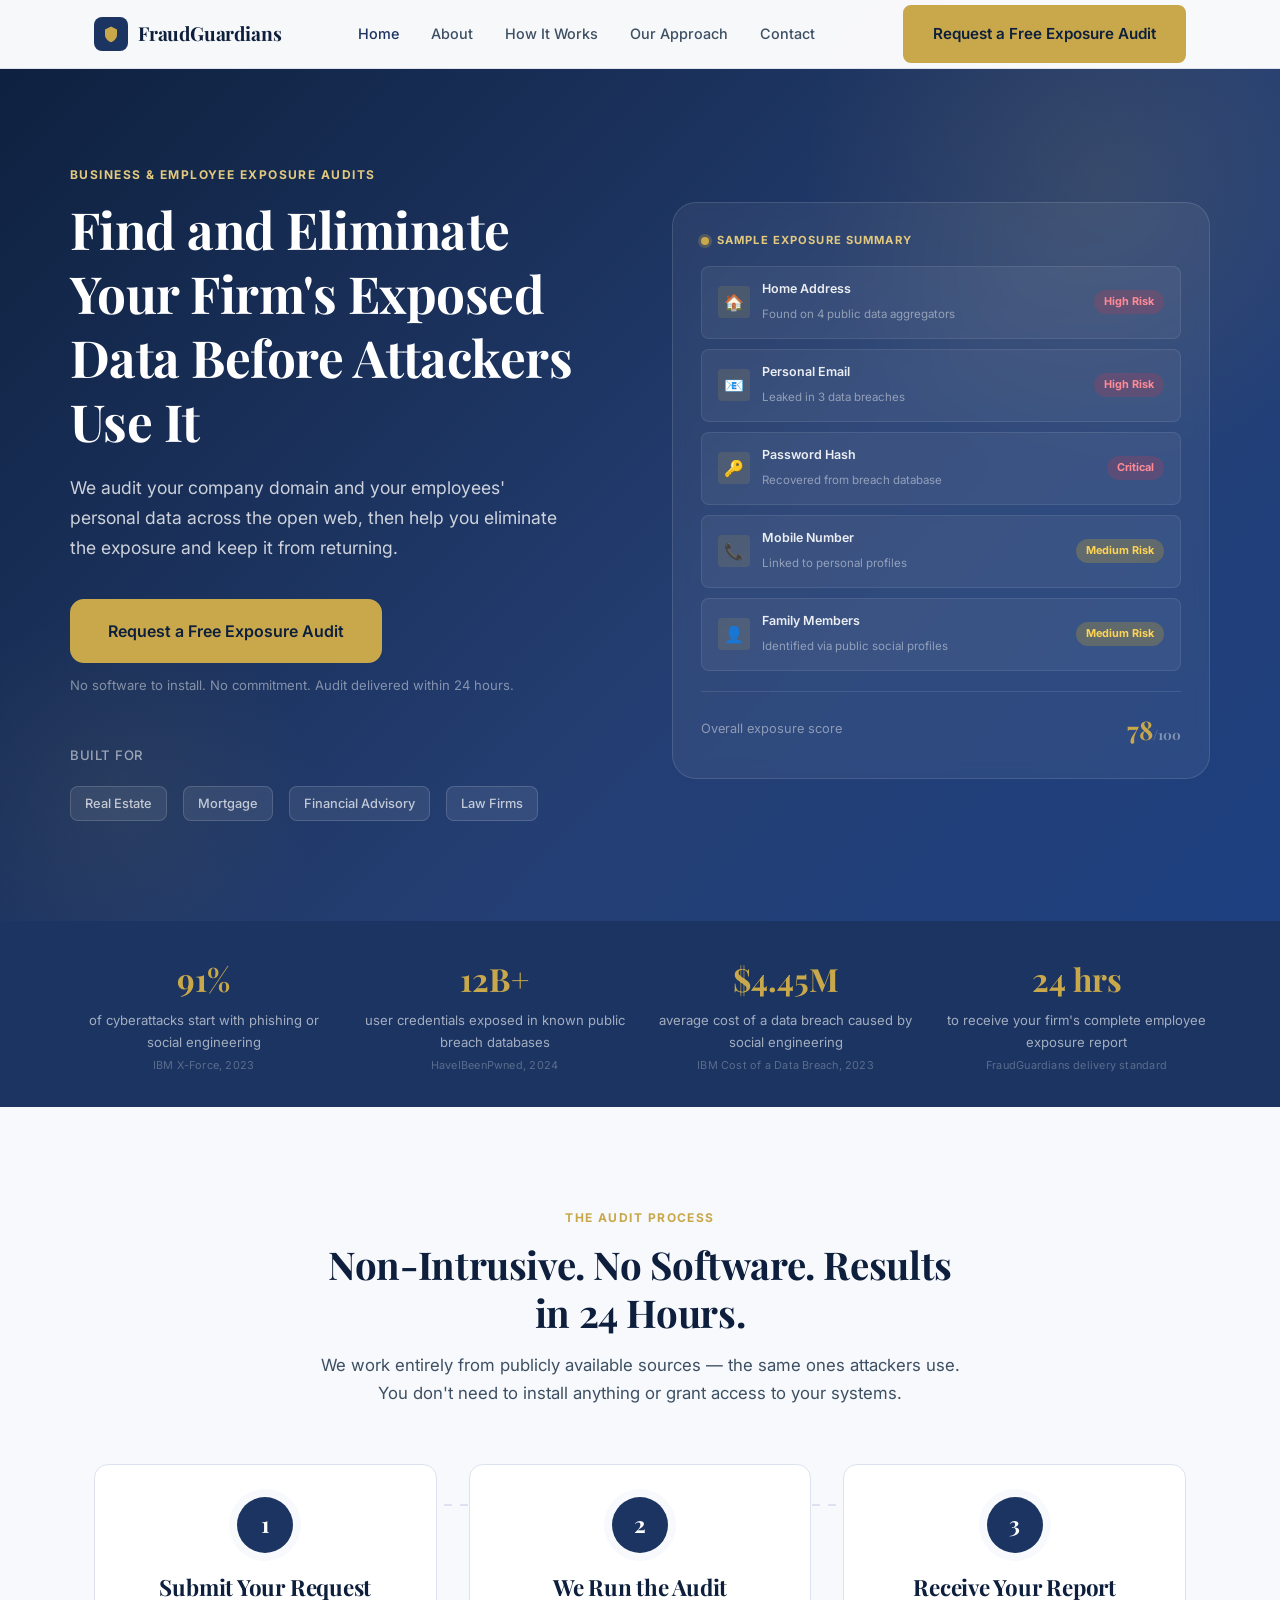
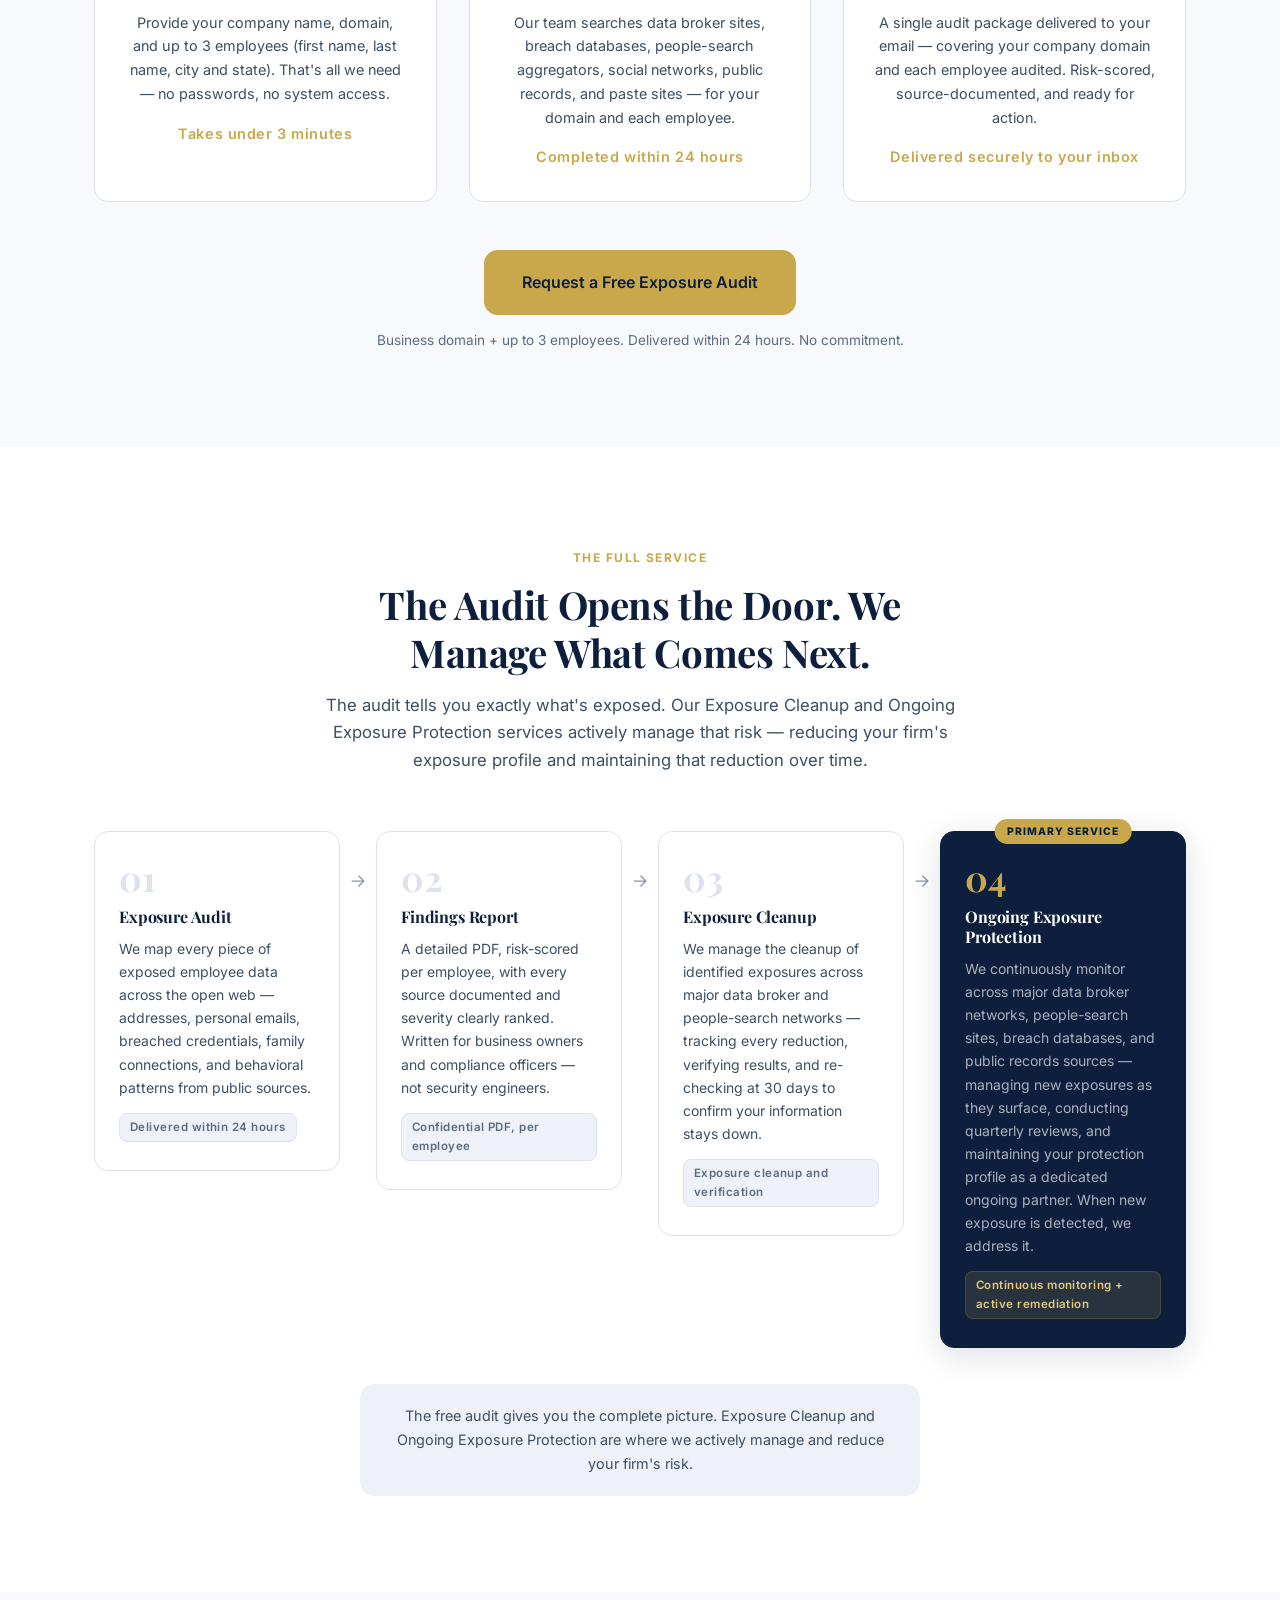
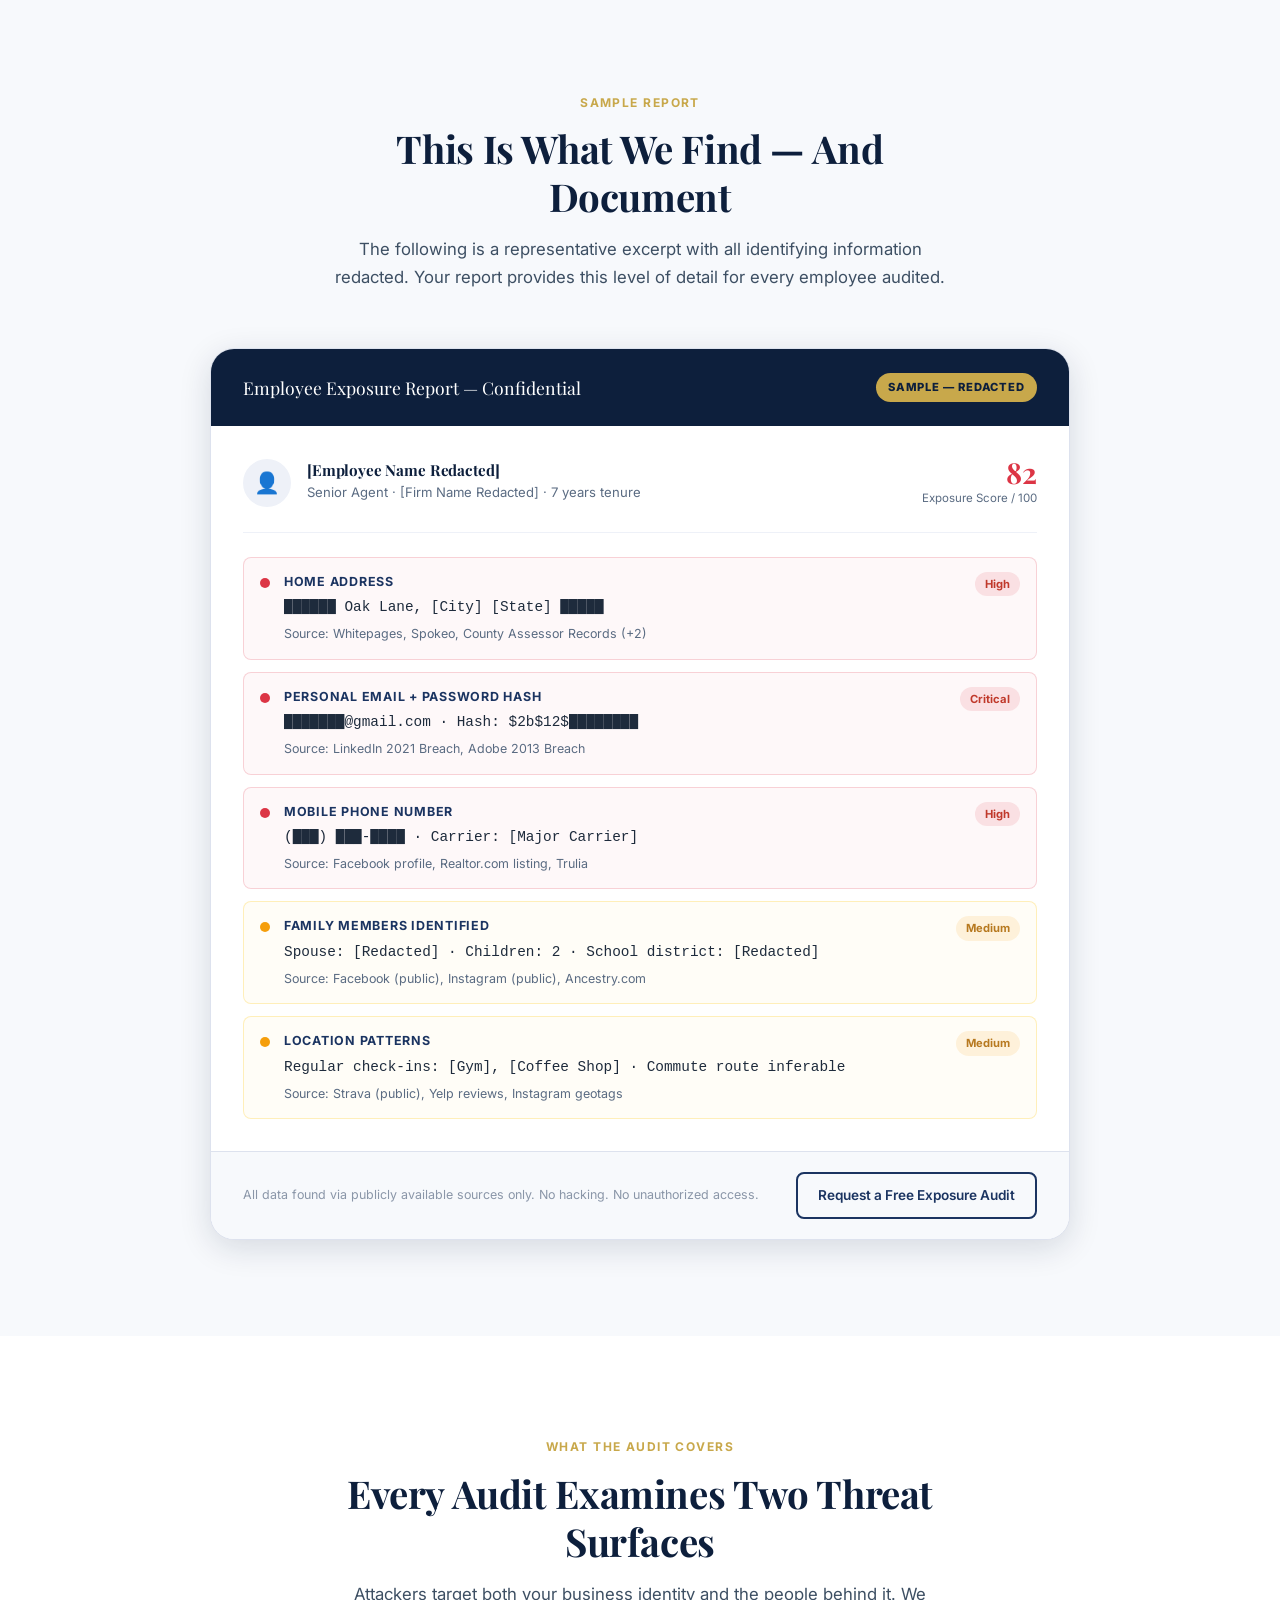
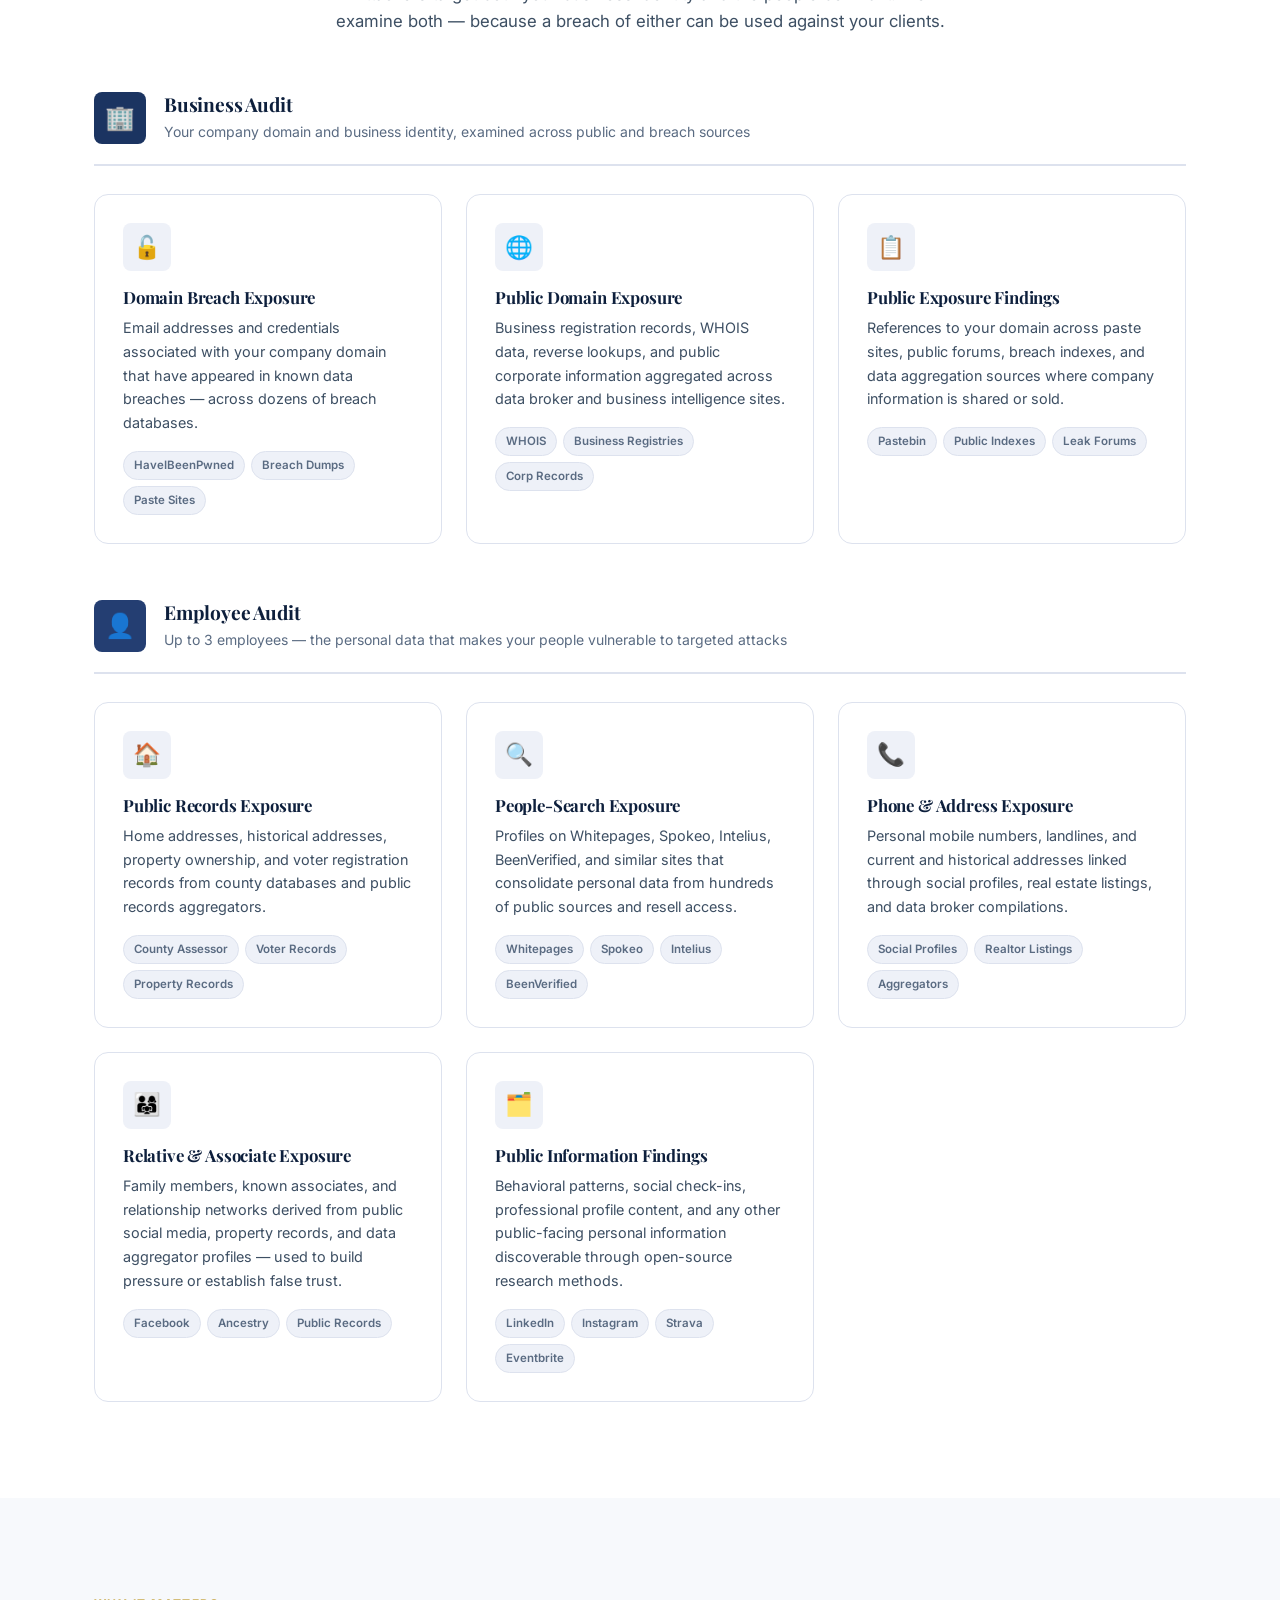
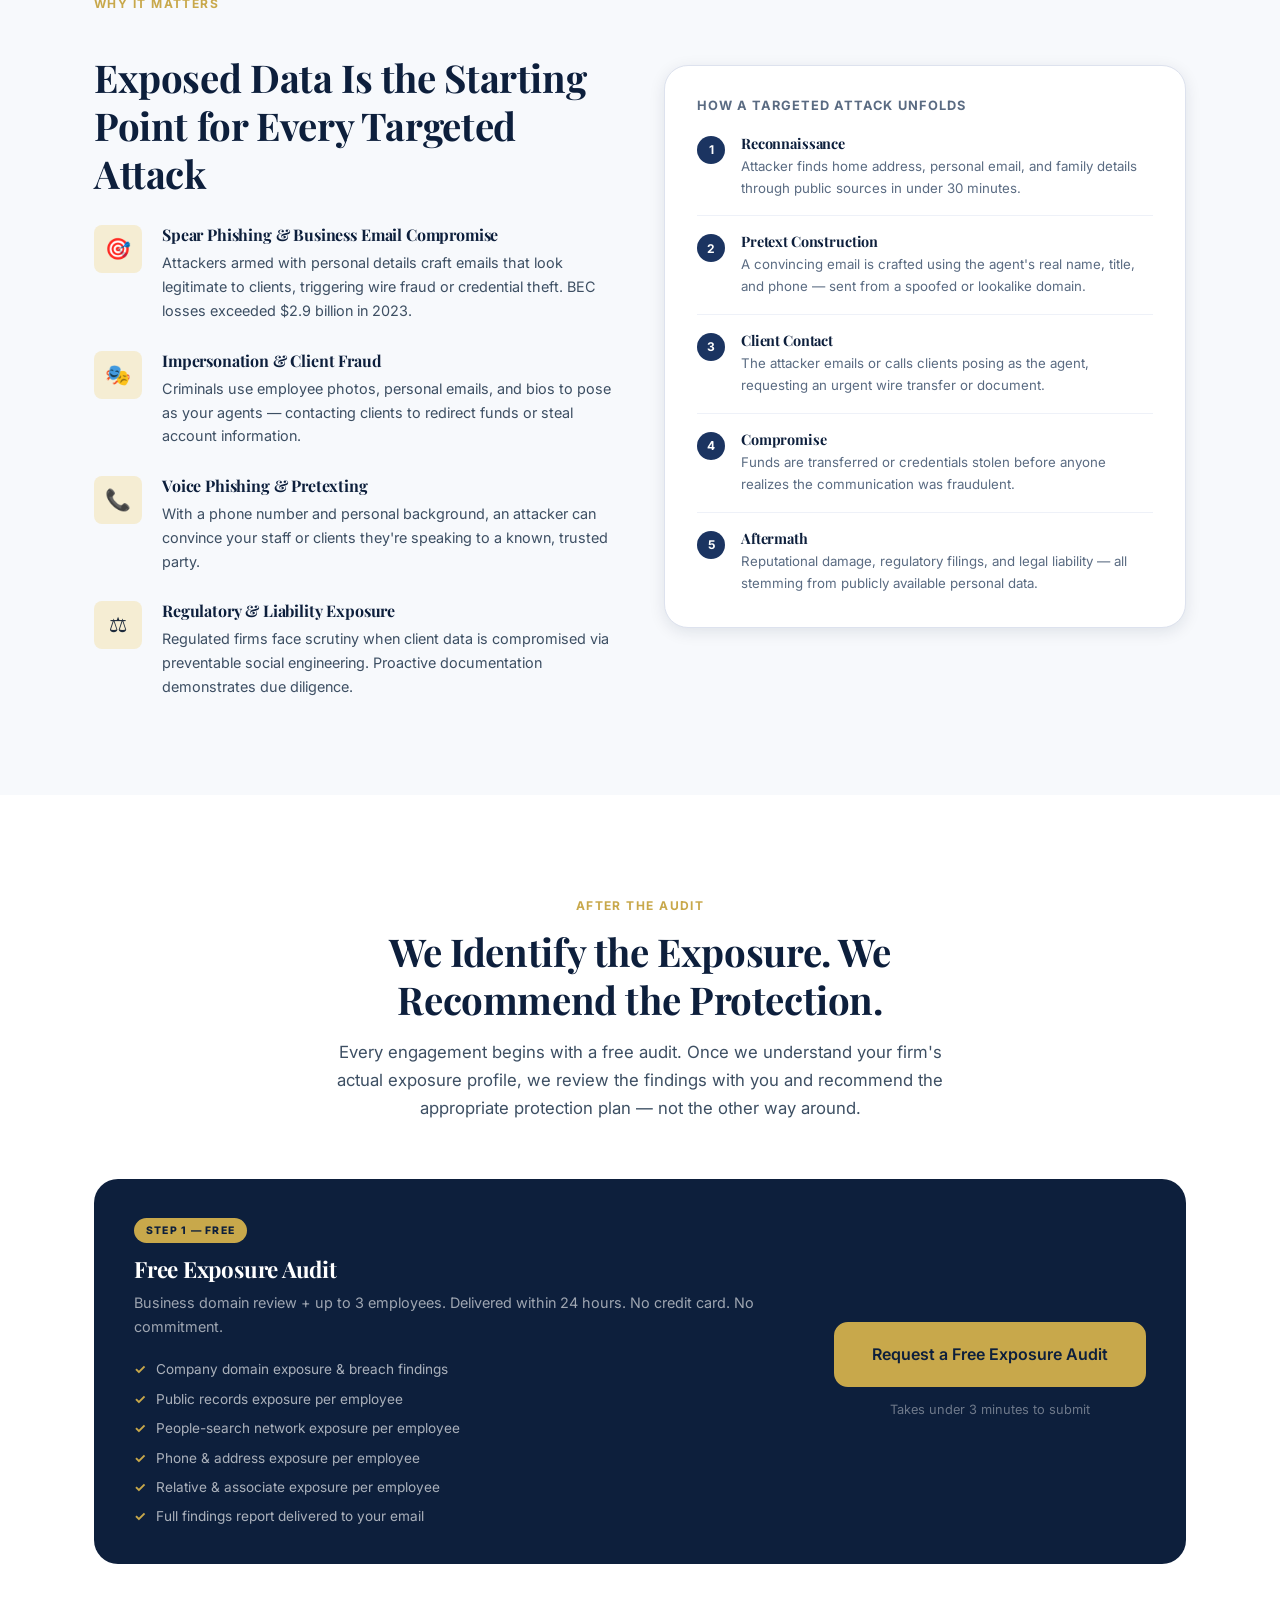
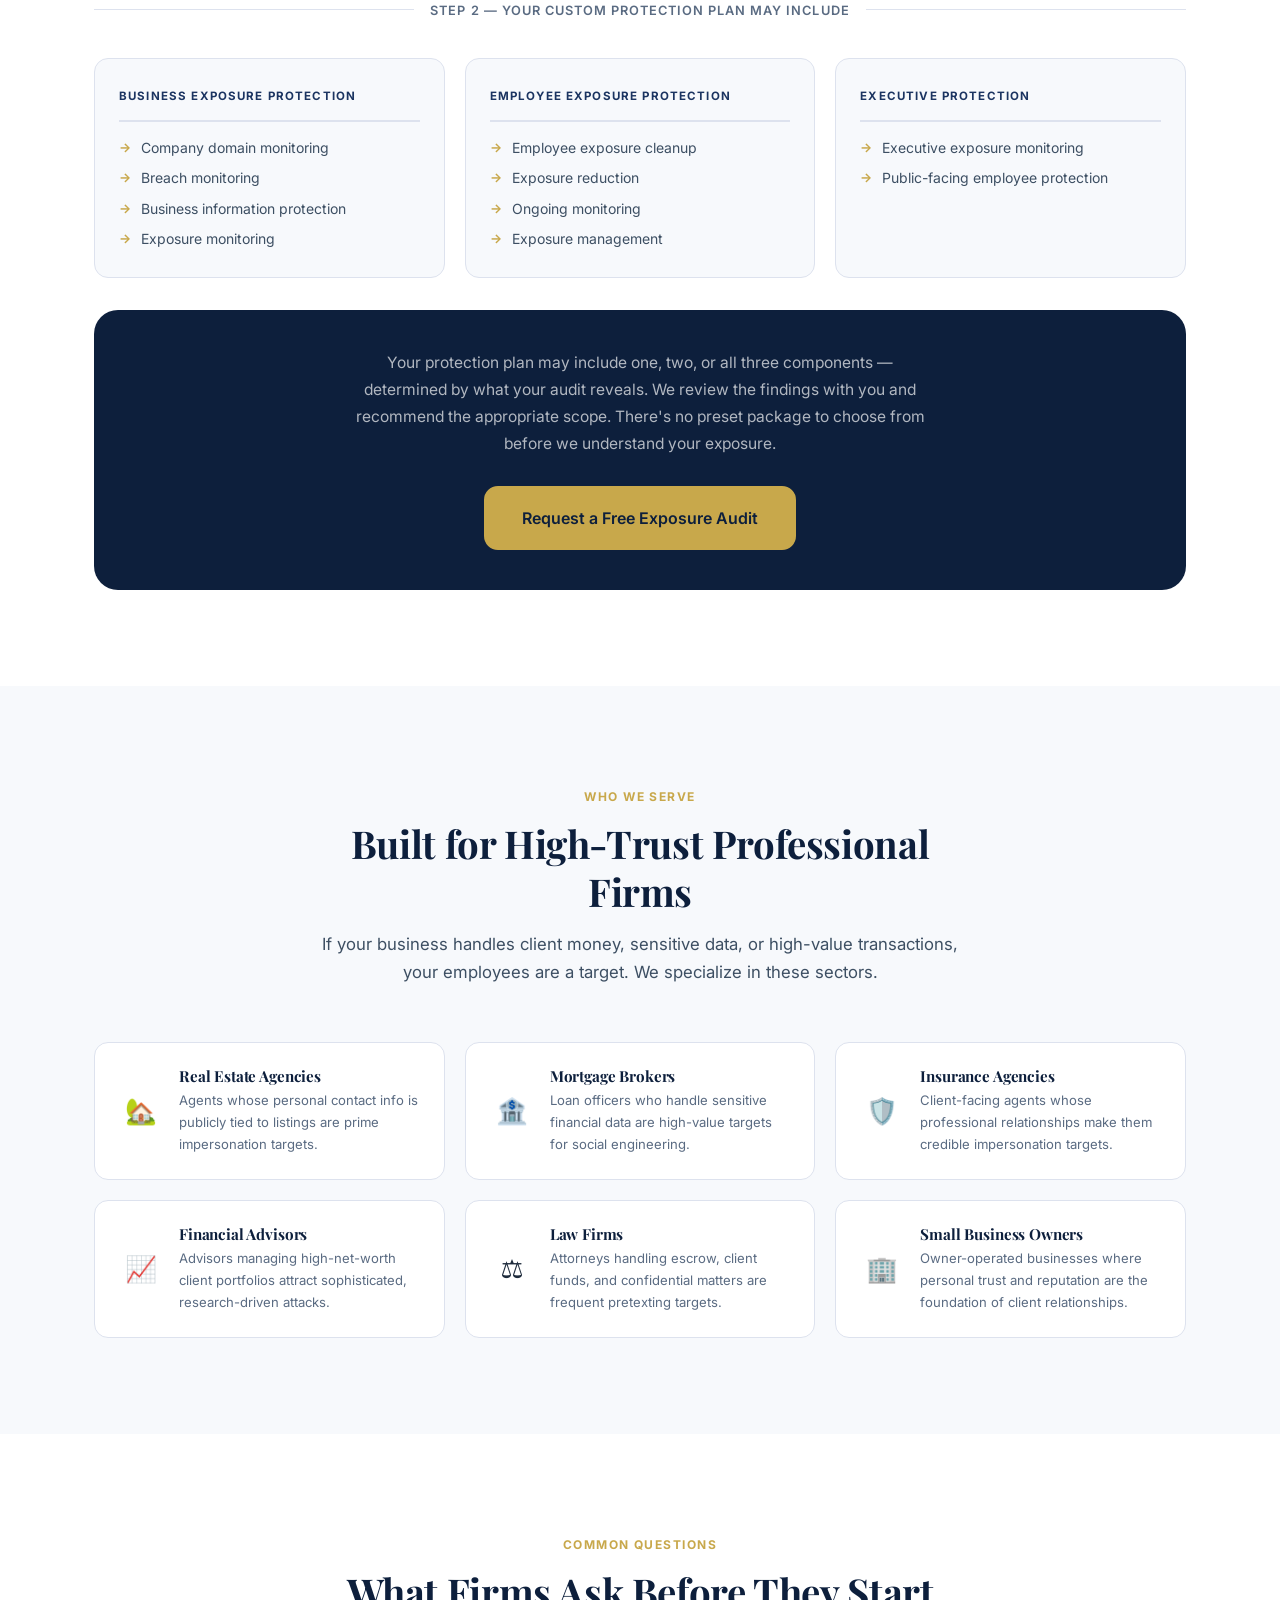
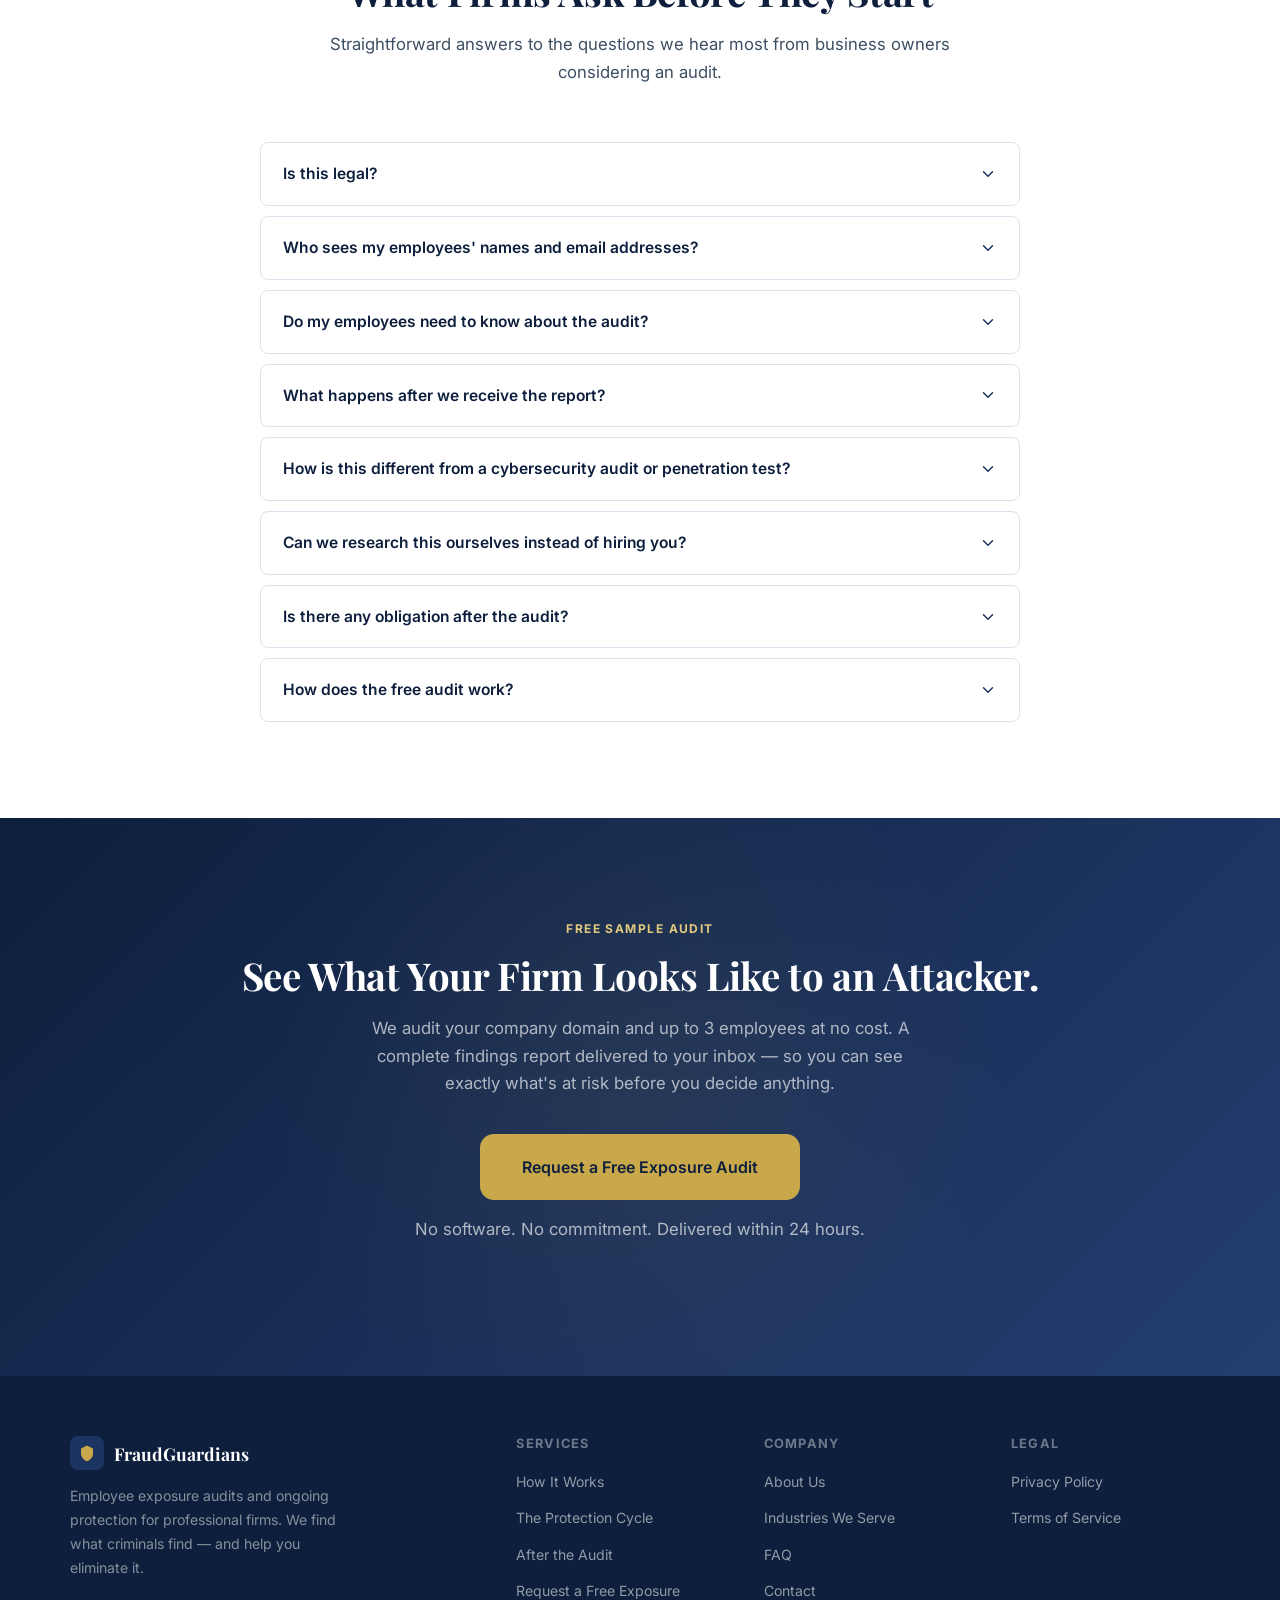
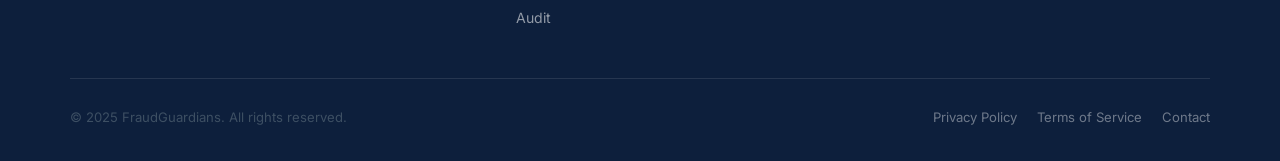
==== index.html @ 41236773 "Initial commit: FraudGuardians website Complete B2B landing site for employee exposure audits and pr" ====
<!DOCTYPE html>
<html lang="en">
<head>
  <meta charset="UTF-8" />
  <meta name="viewport" content="width=device-width, initial-scale=1.0" />
  <title>FraudGuardians — Employee Exposure Audits &amp; Ongoing Protection for Professional Firms</title>
  <meta name="description" content="FraudGuardians finds and documents employee personal data exposed online, then helps your firm eliminate it and monitor for new exposures — before attackers use it." />
  <link rel="preconnect" href="https://fonts.googleapis.com" />
  <link rel="preconnect" href="https://fonts.gstatic.com" crossorigin />
  <link href="https://fonts.googleapis.com/css2?family=Inter:wght@400;500;600;700&family=Playfair+Display:wght@600;700&display=swap" rel="stylesheet" />
  <link rel="stylesheet" href="css/styles.css" />
  <link rel="icon" href="data:image/svg+xml,<svg xmlns='http://www.w3.org/2000/svg' viewBox='0 0 32 32'><rect width='32' height='32' rx='7' fill='%231B3461'/><path d='M16 6 L23 10 L23 18 C23 22 16 26 16 26 C16 26 9 22 9 18 L9 10 Z' fill='%23C8A84B'/></svg>" />
</head>
<body>

<!-- ── Navigation ── -->
<nav class="nav" role="navigation" aria-label="Main navigation">
  <div class="nav__inner">
    <a href="index.html" class="nav__logo">
      <div class="nav__logo-mark">
        <svg viewBox="0 0 24 24" xmlns="http://www.w3.org/2000/svg">
          <path d="M12 2L20 6V13C20 17.4 16.5 21.5 12 23C7.5 21.5 4 17.4 4 13V6L12 2Z"/>
        </svg>
      </div>
      FraudGuardians
    </a>

    <div class="nav__links">
      <a href="index.html">Home</a>
      <a href="about.html">About</a>
      <a href="#how-it-works">How It Works</a>
      <a href="#pricing">Our Approach</a>
      <a href="contact.html">Contact</a>
    </div>

    <div class="nav__cta">
      <a href="contact.html" class="btn btn-primary">Request a Free Exposure Audit</a>
    </div>

    <button class="nav__toggle" aria-label="Open menu" aria-expanded="false">
      <span></span><span></span><span></span>
    </button>
  </div>
</nav>

<!-- ── Hero ── -->
<section class="hero" aria-labelledby="hero-heading">
  <div class="hero__inner">
    <div class="hero__content">
      <span class="eyebrow">Business &amp; Employee Exposure Audits</span>
      <h1 id="hero-heading">Find and Eliminate Your Firm's Exposed Data Before Attackers Use It</h1>
      <p class="hero__lead">
        We audit your company domain and your employees' personal data across the open web, then help you eliminate the exposure and keep it from returning.
      </p>
      <div class="hero__actions">
        <a href="contact.html" class="btn btn-primary btn-lg">Request a Free Exposure Audit</a>
      </div>
      <p class="hero__microcopy">No software to install. No commitment. Audit delivered within 24 hours.</p>
      <div class="hero__trust">
        <span class="hero__trust-text">Built for</span>
        <div class="hero__trust-badges">
          <span class="hero__trust-badge">Real Estate</span>
          <span class="hero__trust-badge">Mortgage</span>
          <span class="hero__trust-badge">Financial Advisory</span>
          <span class="hero__trust-badge">Law Firms</span>
        </div>
      </div>
    </div>

    <div class="hero__card" aria-hidden="true">
      <div class="hero__card-label">Sample Exposure Summary</div>
      <div class="exposure-list">
        <div class="exposure-item">
          <div class="exposure-item__icon">🏠</div>
          <div class="exposure-item__text">
            <span class="exposure-item__label">Home Address</span>
            <span class="exposure-item__sub">Found on 4 public data aggregators</span>
          </div>
          <span class="exposure-item__badge badge-high">High Risk</span>
        </div>
        <div class="exposure-item">
          <div class="exposure-item__icon">📧</div>
          <div class="exposure-item__text">
            <span class="exposure-item__label">Personal Email</span>
            <span class="exposure-item__sub">Leaked in 3 data breaches</span>
          </div>
          <span class="exposure-item__badge badge-high">High Risk</span>
        </div>
        <div class="exposure-item">
          <div class="exposure-item__icon">🔑</div>
          <div class="exposure-item__text">
            <span class="exposure-item__label">Password Hash</span>
            <span class="exposure-item__sub">Recovered from breach database</span>
          </div>
          <span class="exposure-item__badge badge-high">Critical</span>
        </div>
        <div class="exposure-item exposure-item--secondary">
          <div class="exposure-item__icon">📞</div>
          <div class="exposure-item__text">
            <span class="exposure-item__label">Mobile Number</span>
            <span class="exposure-item__sub">Linked to personal profiles</span>
          </div>
          <span class="exposure-item__badge badge-medium">Medium Risk</span>
        </div>
        <div class="exposure-item exposure-item--secondary">
          <div class="exposure-item__icon">👤</div>
          <div class="exposure-item__text">
            <span class="exposure-item__label">Family Members</span>
            <span class="exposure-item__sub">Identified via public social profiles</span>
          </div>
          <span class="exposure-item__badge badge-medium">Medium Risk</span>
        </div>
      </div>
      <div class="hero__card-footer">
        <span class="hero__card-footer-text">Overall exposure score</span>
        <div class="hero__card-score">78<span>/100</span></div>
      </div>
    </div>
  </div>
</section>

<!-- ── Stats Bar ── -->
<div class="stats-bar">
  <div class="stats-bar__inner">
    <div>
      <span class="stat__number">91%</span>
      <p class="stat__label">of cyberattacks start with phishing or social engineering</p>
      <p class="stat__source">IBM X-Force, 2023</p>
    </div>
    <div>
      <span class="stat__number">12B+</span>
      <p class="stat__label">user credentials exposed in known public breach databases</p>
      <p class="stat__source">HaveIBeenPwned, 2024</p>
    </div>
    <div>
      <span class="stat__number">$4.45M</span>
      <p class="stat__label">average cost of a data breach caused by social engineering</p>
      <p class="stat__source">IBM Cost of a Data Breach, 2023</p>
    </div>
    <div>
      <span class="stat__number">24 hrs</span>
      <p class="stat__label">to receive your firm's complete employee exposure report</p>
      <p class="stat__source">FraudGuardians delivery standard</p>
    </div>
  </div>
</div>

<!-- ── How It Works ── -->
<section class="section section--alt" id="how-it-works" aria-labelledby="how-heading">
  <div class="container">
    <div class="section-header">
      <span class="eyebrow">The Audit Process</span>
      <h2 id="how-heading">Non-Intrusive. No Software. Results in 24 Hours.</h2>
      <p>We work entirely from publicly available sources — the same ones attackers use. You don't need to install anything or grant access to your systems.</p>
    </div>

    <div class="steps-grid">
      <div class="step-card">
        <div class="step-card__num">1</div>
        <h3>Submit Your Request</h3>
        <p>Provide your company name, domain, and up to 3 employees (first name, last name, city and state). That's all we need — no passwords, no system access.</p>
        <p class="step-card__time">Takes under 3 minutes</p>
      </div>

      <div class="step-card">
        <div class="step-card__num">2</div>
        <h3>We Run the Audit</h3>
        <p>Our team searches data broker sites, breach databases, people-search aggregators, social networks, public records, and paste sites — for your domain and each employee.</p>
        <p class="step-card__time">Completed within 24 hours</p>
      </div>

      <div class="step-card">
        <div class="step-card__num">3</div>
        <h3>Receive Your Report</h3>
        <p>A single audit package delivered to your email — covering your company domain and each employee audited. Risk-scored, source-documented, and ready for action.</p>
        <p class="step-card__time">Delivered securely to your inbox</p>
      </div>
    </div>

    <div class="steps-cta">
      <a href="contact.html" class="btn btn-primary btn-lg">Request a Free Exposure Audit</a>
      <p>Business domain + up to 3 employees. Delivered within 24 hours. No commitment.</p>
    </div>
  </div>
</section>

<!-- ── Protection Cycle ── -->
<section class="section" id="protection-cycle" aria-labelledby="cycle-heading">
  <div class="container">
    <div class="section-header">
      <span class="eyebrow">The Full Service</span>
      <h2 id="cycle-heading">The Audit Opens the Door. We Manage What Comes Next.</h2>
      <p>The audit tells you exactly what's exposed. Our Exposure Cleanup and Ongoing Exposure Protection services actively manage that risk — reducing your firm's exposure profile and maintaining that reduction over time.</p>
    </div>

    <div class="lifecycle-grid">
      <div class="lifecycle-phase">
        <div class="lifecycle-phase__num">01</div>
        <div class="lifecycle-phase__content">
          <h3>Exposure Audit</h3>
          <p>We map every piece of exposed employee data across the open web — addresses, personal emails, breached credentials, family connections, and behavioral patterns from public sources.</p>
          <div class="lifecycle-phase__detail">Delivered within 24 hours</div>
        </div>
      </div>

      <div class="lifecycle-connector" aria-hidden="true">
        <svg viewBox="0 0 24 24" fill="none" xmlns="http://www.w3.org/2000/svg"><path d="M5 12H19M19 12L13 6M19 12L13 18" stroke="currentColor" stroke-width="1.5" stroke-linecap="round" stroke-linejoin="round"/></svg>
      </div>

      <div class="lifecycle-phase">
        <div class="lifecycle-phase__num">02</div>
        <div class="lifecycle-phase__content">
          <h3>Findings Report</h3>
          <p>A detailed PDF, risk-scored per employee, with every source documented and severity clearly ranked. Written for business owners and compliance officers — not security engineers.</p>
          <div class="lifecycle-phase__detail">Confidential PDF, per employee</div>
        </div>
      </div>

      <div class="lifecycle-connector" aria-hidden="true">
        <svg viewBox="0 0 24 24" fill="none" xmlns="http://www.w3.org/2000/svg"><path d="M5 12H19M19 12L13 6M19 12L13 18" stroke="currentColor" stroke-width="1.5" stroke-linecap="round" stroke-linejoin="round"/></svg>
      </div>

      <div class="lifecycle-phase">
        <div class="lifecycle-phase__num">03</div>
        <div class="lifecycle-phase__content">
          <h3>Exposure Cleanup</h3>
          <p>We manage the cleanup of identified exposures across major data broker and people-search networks — tracking every reduction, verifying results, and re-checking at 30 days to confirm your information stays down.</p>
          <div class="lifecycle-phase__detail">Exposure cleanup and verification</div>
        </div>
      </div>

      <div class="lifecycle-connector" aria-hidden="true">
        <svg viewBox="0 0 24 24" fill="none" xmlns="http://www.w3.org/2000/svg"><path d="M5 12H19M19 12L13 6M19 12L13 18" stroke="currentColor" stroke-width="1.5" stroke-linecap="round" stroke-linejoin="round"/></svg>
      </div>

      <div class="lifecycle-phase lifecycle-phase--featured">
        <div class="lifecycle-phase__badge">Primary Service</div>
        <div class="lifecycle-phase__num">04</div>
        <div class="lifecycle-phase__content">
          <h3>Ongoing Exposure Protection</h3>
          <p>We continuously monitor across major data broker networks, people-search sites, breach databases, and public records sources — managing new exposures as they surface, conducting quarterly reviews, and maintaining your protection profile as a dedicated ongoing partner. When new exposure is detected, we address it.</p>
          <div class="lifecycle-phase__detail">Continuous monitoring + active remediation</div>
        </div>
      </div>
    </div>

    <div class="lifecycle-note">
      <p>The free audit gives you the complete picture. Exposure Cleanup and Ongoing Exposure Protection are where we actively manage and reduce your firm's risk.</p>
    </div>
  </div>
</section>

<!-- ── Sample Findings ── -->
<section class="section section--alt" id="sample" aria-labelledby="sample-heading">
  <div class="container">
    <div class="section-header">
      <span class="eyebrow">Sample Report</span>
      <h2 id="sample-heading">This Is What We Find — And Document</h2>
      <p>The following is a representative excerpt with all identifying information redacted. Your report provides this level of detail for every employee audited.</p>
    </div>

    <div class="sample-wrapper">
      <div class="sample-report">
        <div class="sample-report__header">
          <div class="sample-report__title">Employee Exposure Report — Confidential</div>
          <div class="sample-report__badge">Sample — Redacted</div>
        </div>

        <div class="sample-report__body">
          <div class="sample-employee">
            <div class="sample-employee__avatar">👤</div>
            <div class="sample-employee__info">
              <h4>[Employee Name Redacted]</h4>
              <p>Senior Agent · [Firm Name Redacted] · 7 years tenure</p>
            </div>
            <div class="sample-employee__risk">
              <div class="risk-score">82</div>
              <div class="risk-label">Exposure Score / 100</div>
            </div>
          </div>

          <div class="findings-list">
            <div class="finding-item finding-item--high">
              <div class="finding-item__dot"></div>
              <div class="finding-item__body">
                <div class="finding-item__type">Home Address</div>
                <div class="finding-item__value">██████ Oak Lane, [City] [State] █████</div>
                <div class="finding-item__source">Source: Whitepages, Spokeo, County Assessor Records (+2)</div>
              </div>
              <span class="finding-item__sev sev-high">High</span>
            </div>

            <div class="finding-item finding-item--high">
              <div class="finding-item__dot"></div>
              <div class="finding-item__body">
                <div class="finding-item__type">Personal Email + Password Hash</div>
                <div class="finding-item__value">███████@gmail.com · Hash: $2b$12$████████</div>
                <div class="finding-item__source">Source: LinkedIn 2021 Breach, Adobe 2013 Breach</div>
              </div>
              <span class="finding-item__sev sev-high">Critical</span>
            </div>

            <div class="finding-item finding-item--high">
              <div class="finding-item__dot"></div>
              <div class="finding-item__body">
                <div class="finding-item__type">Mobile Phone Number</div>
                <div class="finding-item__value">(███) ███-████ · Carrier: [Major Carrier]</div>
                <div class="finding-item__source">Source: Facebook profile, Realtor.com listing, Trulia</div>
              </div>
              <span class="finding-item__sev sev-high">High</span>
            </div>

            <div class="finding-item finding-item--medium">
              <div class="finding-item__dot"></div>
              <div class="finding-item__body">
                <div class="finding-item__type">Family Members Identified</div>
                <div class="finding-item__value">Spouse: [Redacted] · Children: 2 · School district: [Redacted]</div>
                <div class="finding-item__source">Source: Facebook (public), Instagram (public), Ancestry.com</div>
              </div>
              <span class="finding-item__sev sev-medium">Medium</span>
            </div>

            <div class="finding-item finding-item--medium">
              <div class="finding-item__dot"></div>
              <div class="finding-item__body">
                <div class="finding-item__type">Location Patterns</div>
                <div class="finding-item__value">Regular check-ins: [Gym], [Coffee Shop] · Commute route inferable</div>
                <div class="finding-item__source">Source: Strava (public), Yelp reviews, Instagram geotags</div>
              </div>
              <span class="finding-item__sev sev-medium">Medium</span>
            </div>
          </div>
        </div>

        <div class="sample-report__footer">
          <span class="sample-report__disclaimer">All data found via publicly available sources only. No hacking. No unauthorized access.</span>
          <a href="contact.html" class="btn btn-outline-navy" style="padding:10px 20px;font-size:.85rem;">Request a Free Exposure Audit</a>
        </div>
      </div>
    </div>
  </div>
</section>

<!-- ── What We Find ── -->
<section class="section" id="what-we-find" aria-labelledby="find-heading">
  <div class="container">
    <div class="section-header">
      <span class="eyebrow">What the Audit Covers</span>
      <h2 id="find-heading">Every Audit Examines Two Threat Surfaces</h2>
      <p>Attackers target both your business identity and the people behind it. We examine both — because a breach of either can be used against your clients.</p>
    </div>

    <div class="audit-subsections">

      <!-- Business Audit -->
      <div class="audit-subsection">
        <div class="audit-subsection__header">
          <div class="audit-subsection__icon audit-subsection__icon--biz">🏢</div>
          <div class="audit-subsection__meta">
            <h3>Business Audit</h3>
            <p>Your company domain and business identity, examined across public and breach sources</p>
          </div>
        </div>
        <div class="find-grid find-grid--3">
          <div class="find-card">
            <div class="find-card__icon">🔓</div>
            <h3>Domain Breach Exposure</h3>
            <p>Email addresses and credentials associated with your company domain that have appeared in known data breaches — across dozens of breach databases.</p>
            <div class="find-card__examples">
              <span class="tag">HaveIBeenPwned</span>
              <span class="tag">Breach Dumps</span>
              <span class="tag">Paste Sites</span>
            </div>
          </div>

          <div class="find-card">
            <div class="find-card__icon">🌐</div>
            <h3>Public Domain Exposure</h3>
            <p>Business registration records, WHOIS data, reverse lookups, and public corporate information aggregated across data broker and business intelligence sites.</p>
            <div class="find-card__examples">
              <span class="tag">WHOIS</span>
              <span class="tag">Business Registries</span>
              <span class="tag">Corp Records</span>
            </div>
          </div>

          <div class="find-card">
            <div class="find-card__icon">📋</div>
            <h3>Public Exposure Findings</h3>
            <p>References to your domain across paste sites, public forums, breach indexes, and data aggregation sources where company information is shared or sold.</p>
            <div class="find-card__examples">
              <span class="tag">Pastebin</span>
              <span class="tag">Public Indexes</span>
              <span class="tag">Leak Forums</span>
            </div>
          </div>
        </div>
      </div>

      <!-- Employee Audit -->
      <div class="audit-subsection">
        <div class="audit-subsection__header">
          <div class="audit-subsection__icon audit-subsection__icon--emp">👤</div>
          <div class="audit-subsection__meta">
            <h3>Employee Audit</h3>
            <p>Up to 3 employees — the personal data that makes your people vulnerable to targeted attacks</p>
          </div>
        </div>
        <div class="find-grid find-grid--3">
          <div class="find-card">
            <div class="find-card__icon">🏠</div>
            <h3>Public Records Exposure</h3>
            <p>Home addresses, historical addresses, property ownership, and voter registration records from county databases and public records aggregators.</p>
            <div class="find-card__examples">
              <span class="tag">County Assessor</span>
              <span class="tag">Voter Records</span>
              <span class="tag">Property Records</span>
            </div>
          </div>

          <div class="find-card">
            <div class="find-card__icon">🔍</div>
            <h3>People-Search Exposure</h3>
            <p>Profiles on Whitepages, Spokeo, Intelius, BeenVerified, and similar sites that consolidate personal data from hundreds of public sources and resell access.</p>
            <div class="find-card__examples">
              <span class="tag">Whitepages</span>
              <span class="tag">Spokeo</span>
              <span class="tag">Intelius</span>
              <span class="tag">BeenVerified</span>
            </div>
          </div>

          <div class="find-card">
            <div class="find-card__icon">📞</div>
            <h3>Phone &amp; Address Exposure</h3>
            <p>Personal mobile numbers, landlines, and current and historical addresses linked through social profiles, real estate listings, and data broker compilations.</p>
            <div class="find-card__examples">
              <span class="tag">Social Profiles</span>
              <span class="tag">Realtor Listings</span>
              <span class="tag">Aggregators</span>
            </div>
          </div>

          <div class="find-card">
            <div class="find-card__icon">👨‍👩‍👧</div>
            <h3>Relative &amp; Associate Exposure</h3>
            <p>Family members, known associates, and relationship networks derived from public social media, property records, and data aggregator profiles — used to build pressure or establish false trust.</p>
            <div class="find-card__examples">
              <span class="tag">Facebook</span>
              <span class="tag">Ancestry</span>
              <span class="tag">Public Records</span>
            </div>
          </div>

          <div class="find-card">
            <div class="find-card__icon">🗂️</div>
            <h3>Public Information Findings</h3>
            <p>Behavioral patterns, social check-ins, professional profile content, and any other public-facing personal information discoverable through open-source research methods.</p>
            <div class="find-card__examples">
              <span class="tag">LinkedIn</span>
              <span class="tag">Instagram</span>
              <span class="tag">Strava</span>
              <span class="tag">Eventbrite</span>
            </div>
          </div>
        </div>
      </div>

    </div><!-- /audit-subsections -->
  </div>
</section>

<!-- ── Why It Matters ── -->
<section class="section section--alt" id="why-it-matters" aria-labelledby="matters-heading">
  <div class="container">
    <div class="matters-grid">
      <div class="matters__points">
        <span class="eyebrow">Why It Matters</span>
        <h2 id="matters-heading">Exposed Data Is the Starting Point for Every Targeted Attack</h2>

        <div class="matter-point">
          <div class="matter-point__icon">🎯</div>
          <div>
            <h3>Spear Phishing &amp; Business Email Compromise</h3>
            <p>Attackers armed with personal details craft emails that look legitimate to clients, triggering wire fraud or credential theft. BEC losses exceeded $2.9 billion in 2023.</p>
          </div>
        </div>

        <div class="matter-point">
          <div class="matter-point__icon">🎭</div>
          <div>
            <h3>Impersonation &amp; Client Fraud</h3>
            <p>Criminals use employee photos, personal emails, and bios to pose as your agents — contacting clients to redirect funds or steal account information.</p>
          </div>
        </div>

        <div class="matter-point">
          <div class="matter-point__icon">📞</div>
          <div>
            <h3>Voice Phishing &amp; Pretexting</h3>
            <p>With a phone number and personal background, an attacker can convince your staff or clients they're speaking to a known, trusted party.</p>
          </div>
        </div>

        <div class="matter-point">
          <div class="matter-point__icon">⚖️</div>
          <div>
            <h3>Regulatory &amp; Liability Exposure</h3>
            <p>Regulated firms face scrutiny when client data is compromised via preventable social engineering. Proactive documentation demonstrates due diligence.</p>
          </div>
        </div>
      </div>

      <div class="matters__visual">
        <h3 style="margin-bottom:20px;font-size:.8rem;color:var(--text-light);font-family:'Inter',sans-serif;font-weight:700;text-transform:uppercase;letter-spacing:.08em;">How a Targeted Attack Unfolds</h3>
        <div class="attack-scenario">
          <div class="attack-step">
            <div class="attack-step__num">1</div>
            <div class="attack-step__content">
              <h4>Reconnaissance</h4>
              <p>Attacker finds home address, personal email, and family details through public sources in under 30 minutes.</p>
            </div>
          </div>
          <div class="attack-step">
            <div class="attack-step__num">2</div>
            <div class="attack-step__content">
              <h4>Pretext Construction</h4>
              <p>A convincing email is crafted using the agent's real name, title, and phone — sent from a spoofed or lookalike domain.</p>
            </div>
          </div>
          <div class="attack-step">
            <div class="attack-step__num">3</div>
            <div class="attack-step__content">
              <h4>Client Contact</h4>
              <p>The attacker emails or calls clients posing as the agent, requesting an urgent wire transfer or document.</p>
            </div>
          </div>
          <div class="attack-step">
            <div class="attack-step__num">4</div>
            <div class="attack-step__content">
              <h4>Compromise</h4>
              <p>Funds are transferred or credentials stolen before anyone realizes the communication was fraudulent.</p>
            </div>
          </div>
          <div class="attack-step">
            <div class="attack-step__num">5</div>
            <div class="attack-step__content">
              <h4>Aftermath</h4>
              <p>Reputational damage, regulatory filings, and legal liability — all stemming from publicly available personal data.</p>
            </div>
          </div>
        </div>
      </div>
    </div>
  </div>
</section>

<!-- ── After the Audit ── -->
<section class="section" id="pricing" aria-labelledby="pricing-heading">
  <div class="container">
    <div class="section-header">
      <span class="eyebrow">After the Audit</span>
      <h2 id="pricing-heading">We Identify the Exposure. We Recommend the Protection.</h2>
      <p>Every engagement begins with a free audit. Once we understand your firm's actual exposure profile, we review the findings with you and recommend the appropriate protection plan — not the other way around.</p>
    </div>

    <!-- Free audit callout -->
    <div class="pricing-free-callout">
      <div class="pricing-free-callout__inner">
        <div class="pricing-free-callout__left">
          <div class="pricing-free-callout__label">Step 1 — Free</div>
          <h3>Free Exposure Audit</h3>
          <p>Business domain review + up to 3 employees. Delivered within 24 hours. No credit card. No commitment.</p>
          <ul class="pricing-free-list">
            <li>Company domain exposure &amp; breach findings</li>
            <li>Public records exposure per employee</li>
            <li>People-search network exposure per employee</li>
            <li>Phone &amp; address exposure per employee</li>
            <li>Relative &amp; associate exposure per employee</li>
            <li>Full findings report delivered to your email</li>
          </ul>
        </div>
        <div class="pricing-free-callout__right">
          <a href="contact.html" class="btn btn-primary btn-lg">Request a Free Exposure Audit</a>
          <p>Takes under 3 minutes to submit</p>
        </div>
      </div>
    </div>

    <div class="pricing-divider-label">
      <span>Step 2 — Your custom protection plan may include</span>
    </div>

    <div class="plan-components">

      <div class="plan-component">
        <div class="plan-component__label">Business Exposure Protection</div>
        <ul class="plan-component__list">
          <li>Company domain monitoring</li>
          <li>Breach monitoring</li>
          <li>Business information protection</li>
          <li>Exposure monitoring</li>
        </ul>
      </div>

      <div class="plan-component">
        <div class="plan-component__label">Employee Exposure Protection</div>
        <ul class="plan-component__list">
          <li>Employee exposure cleanup</li>
          <li>Exposure reduction</li>
          <li>Ongoing monitoring</li>
          <li>Exposure management</li>
        </ul>
      </div>

      <div class="plan-component">
        <div class="plan-component__label">Executive Protection</div>
        <ul class="plan-component__list">
          <li>Executive exposure monitoring</li>
          <li>Public-facing employee protection</li>
        </ul>
      </div>

    </div>

    <div class="plan-note">
      <p>Your protection plan may include one, two, or all three components — determined by what your audit reveals. We review the findings with you and recommend the appropriate scope. There's no preset package to choose from before we understand your exposure.</p>
      <a href="contact.html" class="btn btn-primary btn-lg">Request a Free Exposure Audit</a>
    </div>

  </div>
</section>

<!-- ── Industries ── -->
<section class="section section--alt" id="industries" aria-labelledby="industry-heading">
  <div class="container">
    <div class="section-header">
      <span class="eyebrow">Who We Serve</span>
      <h2 id="industry-heading">Built for High-Trust Professional Firms</h2>
      <p>If your business handles client money, sensitive data, or high-value transactions, your employees are a target. We specialize in these sectors.</p>
    </div>

    <div class="industries-grid">
      <div class="industry-card">
        <div class="industry-card__icon">🏡</div>
        <div>
          <h3>Real Estate Agencies</h3>
          <p>Agents whose personal contact info is publicly tied to listings are prime impersonation targets.</p>
        </div>
      </div>

      <div class="industry-card">
        <div class="industry-card__icon">🏦</div>
        <div>
          <h3>Mortgage Brokers</h3>
          <p>Loan officers who handle sensitive financial data are high-value targets for social engineering.</p>
        </div>
      </div>

      <div class="industry-card">
        <div class="industry-card__icon">🛡️</div>
        <div>
          <h3>Insurance Agencies</h3>
          <p>Client-facing agents whose professional relationships make them credible impersonation targets.</p>
        </div>
      </div>

      <div class="industry-card">
        <div class="industry-card__icon">📈</div>
        <div>
          <h3>Financial Advisors</h3>
          <p>Advisors managing high-net-worth client portfolios attract sophisticated, research-driven attacks.</p>
        </div>
      </div>

      <div class="industry-card">
        <div class="industry-card__icon">⚖️</div>
        <div>
          <h3>Law Firms</h3>
          <p>Attorneys handling escrow, client funds, and confidential matters are frequent pretexting targets.</p>
        </div>
      </div>

      <div class="industry-card">
        <div class="industry-card__icon">🏢</div>
        <div>
          <h3>Small Business Owners</h3>
          <p>Owner-operated businesses where personal trust and reputation are the foundation of client relationships.</p>
        </div>
      </div>
    </div>
  </div>
</section>

<!-- ── FAQ ── -->
<section class="section" id="faq" aria-labelledby="faq-heading">
  <div class="container">
    <div class="section-header">
      <span class="eyebrow">Common Questions</span>
      <h2 id="faq-heading">What Firms Ask Before They Start</h2>
      <p>Straightforward answers to the questions we hear most from business owners considering an audit.</p>
    </div>

    <div class="faq-list" role="list">

      <details class="faq-item">
        <summary class="faq-question">Is this legal?</summary>
        <div class="faq-answer">
          <p>Yes. All research is conducted using publicly available, open-source information — the same data anyone can access freely online. We do not hack, use unauthorized access, or violate any platform's terms of service. Every finding in your report can be independently verified through the sources we document.</p>
        </div>
      </details>

      <details class="faq-item">
        <summary class="faq-question">Who sees my employees' names and email addresses?</summary>
        <div class="faq-answer">
          <p>Only our audit team, under strict confidentiality. We never sell, share, or use employee data for any purpose other than conducting your audit. All submitted employee data is deleted from our systems within 30 days of report delivery. This is documented in our <a href="privacy.html">Privacy Policy</a>.</p>
        </div>
      </details>

      <details class="faq-item">
        <summary class="faq-question">Do my employees need to know about the audit?</summary>
        <div class="faq-answer">
          <p>Not during the audit itself — we're researching publicly available information, not accessing private systems or accounts. After receiving the report, many firms brief their employees, share the relevant findings, and walk through the remediation steps together. We can advise on how to handle that conversation effectively.</p>
        </div>
      </details>

      <details class="faq-item">
        <summary class="faq-question">What happens after we receive the report?</summary>
        <div class="faq-answer">
          <p>The report includes a prioritized findings summary so you know exactly what was found and how severe each exposure is. We then review the findings with you and recommend a protection plan appropriate to your firm's actual exposure profile — which may include business exposure protection, employee exposure protection, executive protection, or a combination.</p>
          <p>The plan is based on what we find, not a preset package you select in advance. Some firms need immediate exposure cleanup; others benefit more from ongoing monitoring and management. We make that recommendation after seeing your results.</p>
        </div>
      </details>

      <details class="faq-item">
        <summary class="faq-question">How is this different from a cybersecurity audit or penetration test?</summary>
        <div class="faq-answer">
          <p>A penetration test looks for vulnerabilities in your systems and technical infrastructure. We focus specifically on the open-source intelligence (OSINT) layer — the personal data about your employees that exists on the public web. This is the reconnaissance phase that precedes nearly every targeted social engineering attack. Most cybersecurity audits do not examine it at all. Our work addresses a different and often overlooked threat surface.</p>
        </div>
      </details>

      <details class="faq-item">
        <summary class="faq-question">Can we research this ourselves instead of hiring you?</summary>
        <div class="faq-answer">
          <p>You can search some of this information manually — but a thorough audit covers dozens of data broker sites, multiple breach databases, people-search aggregators, public records sources, and social platforms for each employee. Systematically checking all of them, knowing what to look for in each, and then repeating the process regularly for an entire team is a significant time commitment that most firms don't have the bandwidth to maintain. We do this consistently and know what to look for because it's the only thing we do.</p>
        </div>
      </details>

      <details class="faq-item">
        <summary class="faq-question">Is there any obligation after the audit?</summary>
        <div class="faq-answer">
          <p>None. The report and findings are yours to keep regardless of what you decide to do next. If you'd like us to manage the exposure on your behalf, we'll recommend a plan based on the results. If you'd prefer to handle it internally, the report gives you everything you need to do so. There is no pressure and no commitment beyond the audit itself.</p>
        </div>
      </details>

      <details class="faq-item">
        <summary class="faq-question">How does the free audit work?</summary>
        <div class="faq-answer">
          <p>Submit the short form on our <a href="contact.html">Contact page</a> with your company name, domain, email address, and up to 3 employees (first name, last name, city and state). We run a full audit — business domain review and employee exposure audit — and deliver a complete findings package to your email within 24 hours. No credit card, no sales call, no commitment.</p>
        </div>
      </details>

    </div>
  </div>
</section>

<!-- ── Final CTA ── -->
<section class="cta-section" aria-labelledby="cta-heading">
  <div class="container" style="position:relative;z-index:1;">
    <span class="eyebrow" style="color:var(--gold-light);">Free Sample Audit</span>
    <h2 id="cta-heading">See What Your Firm Looks Like to an Attacker.</h2>
    <p>We audit your company domain and up to 3 employees at no cost. A complete findings report delivered to your inbox — so you can see exactly what's at risk before you decide anything.</p>
    <a href="contact.html" class="btn btn-primary btn-lg">Request a Free Exposure Audit</a>
    <p class="cta-guarantee">No software. No commitment. Delivered within 24 hours.</p>
  </div>
</section>

<!-- ── Footer ── -->
<footer class="footer" role="contentinfo">
  <div class="footer__inner">
    <div class="footer__brand">
      <div class="footer__logo">
        <div class="nav__logo-mark">
          <svg viewBox="0 0 24 24" xmlns="http://www.w3.org/2000/svg" width="18" height="18">
            <path d="M12 2L20 6V13C20 17.4 16.5 21.5 12 23C7.5 21.5 4 17.4 4 13V6L12 2Z" fill="#C8A84B"/>
          </svg>
        </div>
        FraudGuardians
      </div>
      <p>Employee exposure audits and ongoing protection for professional firms. We find what criminals find — and help you eliminate it.</p>
    </div>

    <div class="footer__col">
      <h4>Services</h4>
      <ul>
        <li><a href="#how-it-works">How It Works</a></li>
        <li><a href="#protection-cycle">The Protection Cycle</a></li>
        <li><a href="#pricing">After the Audit</a></li>
        <li><a href="contact.html">Request a Free Exposure Audit</a></li>
      </ul>
    </div>

    <div class="footer__col">
      <h4>Company</h4>
      <ul>
        <li><a href="about.html">About Us</a></li>
        <li><a href="#industries">Industries We Serve</a></li>
        <li><a href="#faq">FAQ</a></li>
        <li><a href="contact.html">Contact</a></li>
      </ul>
    </div>

    <div class="footer__col">
      <h4>Legal</h4>
      <ul>
        <li><a href="privacy.html">Privacy Policy</a></li>
        <li><a href="terms.html">Terms of Service</a></li>
      </ul>
    </div>
  </div>

  <div class="footer__bottom">
    <p>© 2025 FraudGuardians. All rights reserved.</p>
    <div class="footer__legal">
      <a href="privacy.html">Privacy Policy</a>
      <a href="terms.html">Terms of Service</a>
      <a href="contact.html">Contact</a>
    </div>
  </div>
</footer>

<script src="js/main.js"></script>
</body>
</html>
---- css/styles.css ----
/* ============================================================
   FraudGuardians — Global Stylesheet
   ============================================================ */

/* ── Reset & Base ── */
*, *::before, *::after { box-sizing: border-box; margin: 0; padding: 0; }

:root {
  --navy:        #1B3461;
  --navy-dark:   #0D1F3C;
  --navy-mid:    #243E72;
  --gold:        #C8A84B;
  --gold-light:  #E2C97E;
  --gold-pale:   #F5EDD3;
  --white:       #FFFFFF;
  --off-white:   #F7F9FC;
  --gray-100:    #EEF1F8;
  --gray-200:    #DDE2EE;
  --gray-400:    #8A96A8;
  --gray-600:    #4A5568;
  --text:        #1E2B3C;
  --text-mid:    #3D4F63;
  --text-light:  #5A6B82;

  --radius-sm:   4px;
  --radius:      8px;
  --radius-lg:   14px;
  --radius-xl:   24px;

  --shadow-sm:   0 1px 4px rgba(13,31,60,.08);
  --shadow:      0 4px 16px rgba(13,31,60,.10);
  --shadow-lg:   0 8px 32px rgba(13,31,60,.14);
  --shadow-gold: 0 4px 20px rgba(200,168,75,.25);

  --transition:  .2s ease;

  --max-w:       1140px;
  --section-pad: 96px 24px;
}

html { scroll-behavior: smooth; }

body {
  font-family: 'Inter', system-ui, -apple-system, sans-serif;
  font-size: 16px;
  line-height: 1.65;
  color: var(--text);
  background: var(--white);
  -webkit-font-smoothing: antialiased;
}

img { display: block; max-width: 100%; }
a { color: inherit; text-decoration: none; }
ul { list-style: none; }

/* ── Typography ── */
h1, h2, h3, h4 {
  font-family: 'Playfair Display', Georgia, serif;
  color: var(--navy-dark);
  line-height: 1.25;
  letter-spacing: -.01em;
}

h1 { font-size: clamp(2rem, 5vw, 3.25rem); }
h2 { font-size: clamp(1.6rem, 3.5vw, 2.4rem); }
h3 { font-size: clamp(1.15rem, 2.5vw, 1.4rem); }
h4 { font-size: 1.05rem; }

p { color: var(--text-mid); }

.eyebrow {
  display: inline-block;
  font-size: .75rem;
  font-weight: 700;
  letter-spacing: .12em;
  text-transform: uppercase;
  color: var(--gold);
  margin-bottom: 12px;
}

/* ── Layout ── */
.container {
  width: 100%;
  max-width: var(--max-w);
  margin: 0 auto;
  padding: 0 24px;
}

.section { padding: var(--section-pad); }
.section--alt { background: var(--off-white); }
.section--navy { background: var(--navy-dark); }

.section-header {
  text-align: center;
  max-width: 640px;
  margin: 0 auto 56px;
}
.section-header p { font-size: 1.05rem; margin-top: 16px; }

/* ── Buttons ── */
.btn {
  display: inline-flex;
  align-items: center;
  gap: 8px;
  padding: 14px 28px;
  border-radius: var(--radius);
  font-size: .95rem;
  font-weight: 600;
  cursor: pointer;
  border: 2px solid transparent;
  transition: all var(--transition);
  white-space: nowrap;
  text-align: center;
}

.btn-primary {
  background: var(--gold);
  color: var(--navy-dark);
  border-color: var(--gold);
}
.btn-primary:hover {
  background: var(--gold-light);
  border-color: var(--gold-light);
  box-shadow: var(--shadow-gold);
  transform: translateY(-1px);
}

.btn-outline {
  background: transparent;
  color: var(--white);
  border-color: rgba(255,255,255,.45);
}
.btn-outline:hover {
  background: rgba(255,255,255,.08);
  border-color: rgba(255,255,255,.75);
}

.btn-outline-navy {
  background: transparent;
  color: var(--navy);
  border-color: var(--navy);
}
.btn-outline-navy:hover {
  background: var(--navy);
  color: var(--white);
}

.btn-lg { padding: 17px 36px; font-size: 1rem; border-radius: var(--radius-lg); }

/* ── Nav ── */
.nav {
  position: fixed;
  top: 0; left: 0; right: 0;
  z-index: 1000;
  background: rgba(255,255,255,.97);
  backdrop-filter: blur(12px);
  border-bottom: 1px solid var(--gray-200);
  transition: box-shadow var(--transition);
}
.nav.scrolled { box-shadow: var(--shadow); }

.nav__inner {
  display: flex;
  align-items: center;
  justify-content: space-between;
  height: 68px;
  max-width: var(--max-w);
  margin: 0 auto;
  padding: 0 24px;
}

.nav__logo {
  display: flex;
  align-items: center;
  gap: 10px;
  font-family: 'Playfair Display', Georgia, serif;
  font-size: 1.2rem;
  font-weight: 700;
  color: var(--navy-dark);
  letter-spacing: -.01em;
}
.nav__logo-mark {
  width: 34px;
  height: 34px;
  background: var(--navy);
  border-radius: 8px;
  display: flex;
  align-items: center;
  justify-content: center;
  flex-shrink: 0;
}
.nav__logo-mark svg { width: 18px; height: 18px; fill: var(--gold); }

.nav__links {
  display: flex;
  align-items: center;
  gap: 32px;
}
.nav__links a {
  font-size: .9rem;
  font-weight: 500;
  color: var(--text-mid);
  transition: color var(--transition);
}
.nav__links a:hover,
.nav__links a.active { color: var(--navy); }

.nav__cta { margin-left: 12px; }

.nav__toggle {
  display: none;
  background: none;
  border: none;
  cursor: pointer;
  padding: 6px;
  flex-direction: column;
  gap: 5px;
}
.nav__toggle span {
  display: block;
  width: 24px;
  height: 2px;
  background: var(--navy);
  border-radius: 2px;
  transition: all var(--transition);
}

/* ── Hero ── */
.hero {
  background: linear-gradient(135deg, var(--navy-dark) 0%, var(--navy-mid) 60%, #1E4080 100%);
  padding: 160px 24px 100px;
  position: relative;
  overflow: hidden;
}

.hero::before {
  content: '';
  position: absolute;
  top: -120px; right: -120px;
  width: 600px; height: 600px;
  background: radial-gradient(circle, rgba(200,168,75,.12) 0%, transparent 70%);
  border-radius: 50%;
  pointer-events: none;
}

.hero::after {
  content: '';
  position: absolute;
  bottom: -80px; left: -80px;
  width: 400px; height: 400px;
  background: radial-gradient(circle, rgba(200,168,75,.07) 0%, transparent 70%);
  border-radius: 50%;
  pointer-events: none;
}

.hero__inner {
  max-width: var(--max-w);
  margin: 0 auto;
  display: grid;
  grid-template-columns: 1fr 1fr;
  gap: 64px;
  align-items: center;
  position: relative;
  z-index: 1;
}

.hero__content .eyebrow { color: var(--gold-light); }

.hero h1 {
  color: var(--white);
  margin-bottom: 20px;
  font-size: clamp(2.2rem, 5vw, 3.2rem);
}

.hero__lead {
  font-size: 1.1rem;
  color: rgba(255,255,255,.78);
  margin-bottom: 36px;
  line-height: 1.7;
  max-width: 500px;
}

.hero__actions {
  display: flex;
  flex-wrap: wrap;
  gap: 14px;
  align-items: center;
}

.hero__trust {
  margin-top: 48px;
  display: flex;
  align-items: center;
  gap: 20px;
  flex-wrap: wrap;
}
.hero__trust-text {
  font-size: .82rem;
  color: rgba(255,255,255,.55);
  letter-spacing: .04em;
  text-transform: uppercase;
  font-weight: 500;
}
.hero__trust-badges {
  display: flex;
  gap: 16px;
  flex-wrap: wrap;
}
.hero__trust-badge {
  background: rgba(255,255,255,.08);
  border: 1px solid rgba(255,255,255,.15);
  border-radius: var(--radius);
  padding: 6px 14px;
  font-size: .8rem;
  color: rgba(255,255,255,.7);
  font-weight: 500;
}

/* Hero Card */
.hero__card {
  background: rgba(255,255,255,.06);
  border: 1px solid rgba(255,255,255,.12);
  border-radius: var(--radius-xl);
  padding: 28px;
  backdrop-filter: blur(8px);
}

.hero__card-label {
  font-size: .7rem;
  font-weight: 700;
  letter-spacing: .1em;
  text-transform: uppercase;
  color: var(--gold-light);
  margin-bottom: 16px;
  display: flex;
  align-items: center;
  gap: 8px;
}
.hero__card-label::before {
  content: '';
  display: inline-block;
  width: 8px; height: 8px;
  background: var(--gold);
  border-radius: 50%;
  box-shadow: 0 0 0 3px rgba(200,168,75,.25);
}

.exposure-list { display: flex; flex-direction: column; gap: 10px; }

.exposure-item {
  display: flex;
  align-items: center;
  gap: 12px;
  background: rgba(255,255,255,.05);
  border: 1px solid rgba(255,255,255,.09);
  border-radius: var(--radius);
  padding: 12px 16px;
}
.exposure-item__icon {
  width: 32px; height: 32px;
  background: rgba(200,168,75,.15);
  border-radius: var(--radius-sm);
  display: flex;
  align-items: center;
  justify-content: center;
  flex-shrink: 0;
  font-size: 1rem;
}
.exposure-item__text { flex: 1; }
.exposure-item__label {
  font-size: .78rem;
  font-weight: 600;
  color: rgba(255,255,255,.9);
  display: block;
}
.exposure-item__sub {
  font-size: .72rem;
  color: rgba(255,255,255,.45);
}
.exposure-item__badge {
  font-size: .68rem;
  font-weight: 700;
  padding: 3px 10px;
  border-radius: 20px;
  white-space: nowrap;
}
.badge-high { background: rgba(220,53,69,.2); color: #ff8b96; }
.badge-medium { background: rgba(255,193,7,.2); color: #ffd454; }
.badge-low { background: rgba(40,167,69,.2); color: #6fcf97; }

.hero__card-footer {
  margin-top: 20px;
  padding-top: 16px;
  border-top: 1px solid rgba(255,255,255,.1);
  display: flex;
  align-items: center;
  justify-content: space-between;
}
.hero__card-footer-text { font-size: .8rem; color: rgba(255,255,255,.45); }
.hero__card-score {
  font-family: 'Playfair Display', serif;
  font-size: 1.6rem;
  font-weight: 700;
  color: var(--gold);
}
.hero__card-score span { font-size: .85rem; color: rgba(255,255,255,.4); }

/* ── Stats Bar ── */
.stats-bar {
  background: var(--navy);
  padding: 32px 24px;
}
.stats-bar__inner {
  max-width: var(--max-w);
  margin: 0 auto;
  display: grid;
  grid-template-columns: repeat(4, 1fr);
  gap: 24px;
  text-align: center;
}
.stat__number {
  font-family: 'Playfair Display', serif;
  font-size: 2rem;
  font-weight: 700;
  color: var(--gold);
  display: block;
}
.stat__label {
  font-size: .82rem;
  color: rgba(255,255,255,.6);
  margin-top: 4px;
}

/* ── What We Find ── */
.find-grid {
  display: grid;
  grid-template-columns: repeat(3, 1fr);
  gap: 24px;
}

.find-card {
  background: var(--white);
  border: 1px solid var(--gray-200);
  border-radius: var(--radius-lg);
  padding: 28px;
  transition: box-shadow var(--transition), transform var(--transition);
}
.find-card:hover {
  box-shadow: var(--shadow-lg);
  transform: translateY(-3px);
}

.find-card__icon {
  width: 48px; height: 48px;
  background: var(--gray-100);
  border-radius: var(--radius);
  display: flex;
  align-items: center;
  justify-content: center;
  font-size: 1.4rem;
  margin-bottom: 16px;
}

.find-card h3 { font-size: 1.05rem; margin-bottom: 8px; }
.find-card p { font-size: .9rem; }

.find-card__examples {
  margin-top: 16px;
  display: flex;
  flex-wrap: wrap;
  gap: 6px;
}
.tag {
  font-size: .72rem;
  font-weight: 600;
  padding: 4px 10px;
  border-radius: 20px;
  background: var(--gray-100);
  color: var(--text-light);
  border: 1px solid var(--gray-200);
}

/* ── Why It Matters ── */
.matters-grid {
  display: grid;
  grid-template-columns: 1fr 1fr;
  gap: 48px;
  align-items: center;
}

.matters__visual {
  background: var(--white);
  border: 1px solid var(--gray-200);
  border-radius: var(--radius-xl);
  padding: 32px;
  box-shadow: var(--shadow);
}

.attack-scenario {
  display: flex;
  flex-direction: column;
  gap: 0;
}
.attack-step {
  display: flex;
  gap: 16px;
  padding: 16px 0;
  border-bottom: 1px solid var(--gray-100);
}
.attack-step:last-child { border-bottom: none; padding-bottom: 0; }
.attack-step:first-child { padding-top: 0; }

.attack-step__num {
  width: 28px; height: 28px;
  background: var(--navy);
  color: var(--white);
  border-radius: 50%;
  display: flex;
  align-items: center;
  justify-content: center;
  font-size: .75rem;
  font-weight: 700;
  flex-shrink: 0;
  margin-top: 2px;
}
.attack-step__content h4 { font-size: .9rem; margin-bottom: 4px; }
.attack-step__content p { font-size: .83rem; color: var(--text-light); }

.matters__points { display: flex; flex-direction: column; gap: 28px; }

.matter-point { display: flex; gap: 20px; }
.matter-point__icon {
  width: 48px; height: 48px;
  background: var(--gold-pale);
  border-radius: var(--radius);
  display: flex;
  align-items: center;
  justify-content: center;
  font-size: 1.3rem;
  flex-shrink: 0;
}
.matter-point h3 { font-size: 1rem; margin-bottom: 6px; }
.matter-point p { font-size: .9rem; }

/* ── How It Works ── */
.steps-grid {
  display: grid;
  grid-template-columns: repeat(3, 1fr);
  gap: 32px;
  position: relative;
}

.steps-grid::before {
  content: '';
  position: absolute;
  top: 40px;
  left: calc(16.66% + 24px);
  right: calc(16.66% + 24px);
  height: 2px;
  background: repeating-linear-gradient(to right, var(--gray-200) 0, var(--gray-200) 8px, transparent 8px, transparent 16px);
}

.step-card {
  background: var(--white);
  border: 1px solid var(--gray-200);
  border-radius: var(--radius-lg);
  padding: 32px 28px;
  text-align: center;
  position: relative;
}

.step-card__num {
  width: 56px; height: 56px;
  background: var(--navy);
  color: var(--white);
  border-radius: 50%;
  display: flex;
  align-items: center;
  justify-content: center;
  font-family: 'Playfair Display', serif;
  font-size: 1.4rem;
  font-weight: 700;
  margin: 0 auto 20px;
  position: relative;
  z-index: 1;
  box-shadow: 0 0 0 8px var(--off-white);
}

.step-card h3 { margin-bottom: 10px; }
.step-card p { font-size: .9rem; }

.step-card__time {
  margin-top: 16px;
  font-size: .8rem;
  font-weight: 600;
  color: var(--gold);
  letter-spacing: .04em;
}

/* ── Sample Findings ── */
.sample-wrapper {
  max-width: 860px;
  margin: 0 auto;
}

.sample-report {
  background: var(--white);
  border: 1px solid var(--gray-200);
  border-radius: var(--radius-xl);
  box-shadow: var(--shadow-lg);
  overflow: hidden;
}

.sample-report__header {
  background: var(--navy-dark);
  padding: 24px 32px;
  display: flex;
  align-items: center;
  justify-content: space-between;
}
.sample-report__title {
  font-family: 'Playfair Display', serif;
  color: var(--white);
  font-size: 1.1rem;
}
.sample-report__badge {
  background: var(--gold);
  color: var(--navy-dark);
  font-size: .7rem;
  font-weight: 800;
  letter-spacing: .08em;
  text-transform: uppercase;
  padding: 5px 12px;
  border-radius: 20px;
}

.sample-report__body { padding: 32px; }

.sample-employee {
  display: flex;
  align-items: center;
  gap: 16px;
  padding-bottom: 24px;
  margin-bottom: 24px;
  border-bottom: 1px solid var(--gray-100);
}
.sample-employee__avatar {
  width: 48px; height: 48px;
  background: var(--gray-100);
  border-radius: 50%;
  display: flex;
  align-items: center;
  justify-content: center;
  font-size: 1.3rem;
  flex-shrink: 0;
}
.sample-employee__info h4 { font-size: .95rem; margin-bottom: 2px; }
.sample-employee__info p { font-size: .82rem; color: var(--text-light); }
.sample-employee__risk {
  margin-left: auto;
  text-align: right;
}
.risk-score {
  font-family: 'Playfair Display', serif;
  font-size: 1.8rem;
  font-weight: 700;
  color: #dc3545;
  line-height: 1;
}
.risk-label { font-size: .72rem; color: var(--text-light); margin-top: 2px; }

.findings-list { display: flex; flex-direction: column; gap: 12px; }

.finding-item {
  display: flex;
  align-items: flex-start;
  gap: 14px;
  padding: 14px 16px;
  border-radius: var(--radius);
  border: 1px solid var(--gray-200);
}
.finding-item--high { border-color: rgba(220,53,69,.2); background: rgba(220,53,69,.03); }
.finding-item--medium { border-color: rgba(255,193,7,.25); background: rgba(255,193,7,.03); }

.finding-item__dot {
  width: 10px; height: 10px;
  border-radius: 50%;
  flex-shrink: 0;
  margin-top: 6px;
}
.finding-item--high .finding-item__dot { background: #dc3545; }
.finding-item--medium .finding-item__dot { background: #f59e0b; }

.finding-item__body { flex: 1; }
.finding-item__type {
  font-size: .78rem;
  font-weight: 700;
  color: var(--navy);
  text-transform: uppercase;
  letter-spacing: .06em;
}
.finding-item__value {
  font-size: .9rem;
  color: var(--text);
  font-family: 'Courier New', monospace;
  margin: 4px 0;
}
.finding-item__source { font-size: .78rem; color: var(--text-light); }

.finding-item__sev {
  font-size: .7rem;
  font-weight: 700;
  padding: 3px 10px;
  border-radius: 20px;
  flex-shrink: 0;
  align-self: flex-start;
}
.sev-high { background: rgba(220,53,69,.12); color: #c0392b; }
.sev-medium { background: rgba(245,158,11,.12); color: #b7791f; }

.sample-report__footer {
  background: var(--off-white);
  padding: 20px 32px;
  display: flex;
  align-items: center;
  justify-content: space-between;
  border-top: 1px solid var(--gray-200);
}
.sample-report__disclaimer { font-size: .78rem; color: var(--gray-400); }

/* ── Pricing ── */
.pricing-grid {
  display: grid;
  grid-template-columns: repeat(3, 1fr);
  gap: 24px;
  max-width: 960px;
  margin: 0 auto;
}

.pricing-card {
  background: var(--white);
  border: 1px solid var(--gray-200);
  border-radius: var(--radius-xl);
  padding: 36px 28px;
  text-align: center;
  position: relative;
  transition: box-shadow var(--transition), transform var(--transition);
}
.pricing-card:hover { box-shadow: var(--shadow-lg); transform: translateY(-4px); }

.pricing-card--featured {
  background: var(--navy-dark);
  border-color: var(--navy-dark);
}
.pricing-card--featured h3,
.pricing-card--featured h2 { color: var(--white); }
.pricing-card--featured p,
.pricing-card--featured .pricing-includes li { color: rgba(255,255,255,.65); }

.pricing-badge {
  position: absolute;
  top: -14px;
  left: 50%;
  transform: translateX(-50%);
  background: var(--gold);
  color: var(--navy-dark);
  font-size: .7rem;
  font-weight: 800;
  letter-spacing: .08em;
  text-transform: uppercase;
  padding: 5px 16px;
  border-radius: 20px;
}

.pricing-card h3 { font-size: 1rem; margin-bottom: 12px; color: var(--text-light); font-family: 'Inter', sans-serif; font-weight: 600; }

.pricing-price {
  font-family: 'Playfair Display', serif;
  font-size: 2.4rem;
  font-weight: 700;
  color: var(--navy-dark);
  line-height: 1;
  margin-bottom: 6px;
}
.pricing-price sup { font-size: 1.2rem; vertical-align: super; }
.pricing-card--featured .pricing-price { color: var(--gold); }

.pricing-period { font-size: .82rem; color: var(--text-light); margin-bottom: 24px; }
.pricing-card--featured .pricing-period { color: rgba(255,255,255,.45); }

.pricing-divider {
  height: 1px;
  background: var(--gray-200);
  margin: 20px 0;
}
.pricing-card--featured .pricing-divider { background: rgba(255,255,255,.12); }

.pricing-includes {
  text-align: left;
  display: flex;
  flex-direction: column;
  gap: 10px;
  margin-bottom: 28px;
}
.pricing-includes li {
  display: flex;
  align-items: flex-start;
  gap: 10px;
  font-size: .88rem;
  color: var(--text-mid);
}
.pricing-includes li::before {
  content: '✓';
  font-weight: 700;
  color: var(--gold);
  flex-shrink: 0;
  margin-top: 1px;
}

/* ── Industries ── */
.industries-grid {
  display: grid;
  grid-template-columns: repeat(3, 1fr);
  gap: 20px;
}

.industry-card {
  background: var(--white);
  border: 1px solid var(--gray-200);
  border-radius: var(--radius-lg);
  padding: 24px;
  display: flex;
  align-items: center;
  gap: 16px;
  transition: box-shadow var(--transition), border-color var(--transition);
}
.industry-card:hover {
  box-shadow: var(--shadow);
  border-color: var(--gold);
}
.industry-card__icon {
  font-size: 1.6rem;
  flex-shrink: 0;
  width: 44px;
  text-align: center;
}
.industry-card h3 { font-size: .95rem; margin-bottom: 4px; }
.industry-card p { font-size: .82rem; color: var(--text-light); }

/* ── CTA Section ── */
.cta-section {
  background: linear-gradient(135deg, var(--navy-dark) 0%, var(--navy-mid) 100%);
  padding: var(--section-pad);
  text-align: center;
  position: relative;
  overflow: hidden;
}
.cta-section::before {
  content: '';
  position: absolute;
  top: 50%; left: 50%;
  transform: translate(-50%, -50%);
  width: 800px; height: 800px;
  background: radial-gradient(circle, rgba(200,168,75,.08) 0%, transparent 65%);
  pointer-events: none;
}
.cta-section h2 { color: var(--white); }
.cta-section p { color: rgba(255,255,255,.65); font-size: 1.05rem; max-width: 560px; margin: 16px auto 36px; }
.cta-section .btn-primary { padding: 18px 40px; font-size: 1rem; }
.cta-guarantee {
  margin-top: 20px;
  font-size: .82rem;
  color: rgba(255,255,255,.4);
}

/* ── Footer ── */
.footer {
  background: var(--navy-dark);
  color: rgba(255,255,255,.6);
  padding: 60px 24px 32px;
}

.footer__inner {
  max-width: var(--max-w);
  margin: 0 auto;
  display: grid;
  grid-template-columns: 2fr 1fr 1fr 1fr;
  gap: 48px;
  padding-bottom: 48px;
  border-bottom: 1px solid rgba(255,255,255,.1);
}

.footer__brand p {
  font-size: .88rem;
  line-height: 1.7;
  color: rgba(255,255,255,.5);
  max-width: 280px;
  margin-top: 14px;
}

.footer__logo {
  display: flex;
  align-items: center;
  gap: 10px;
  font-family: 'Playfair Display', serif;
  font-size: 1.1rem;
  font-weight: 700;
  color: var(--white);
}

.footer__col h4 {
  font-size: .8rem;
  font-weight: 700;
  letter-spacing: .1em;
  text-transform: uppercase;
  color: rgba(255,255,255,.4);
  margin-bottom: 16px;
  font-family: 'Inter', sans-serif;
}
.footer__col ul { display: flex; flex-direction: column; gap: 10px; }
.footer__col li a {
  font-size: .88rem;
  color: rgba(255,255,255,.55);
  transition: color var(--transition);
}
.footer__col li a:hover { color: var(--gold-light); }

.footer__bottom {
  max-width: var(--max-w);
  margin: 28px auto 0;
  display: flex;
  align-items: center;
  justify-content: space-between;
  flex-wrap: wrap;
  gap: 12px;
}
.footer__bottom p { font-size: .82rem; }
.footer__legal {
  display: flex;
  gap: 20px;
  flex-wrap: wrap;
}
.footer__legal a { font-size: .82rem; color: rgba(255,255,255,.4); transition: color var(--transition); }
.footer__legal a:hover { color: var(--white); }

/* ── About Page ── */
.page-hero {
  background: linear-gradient(135deg, var(--navy-dark) 0%, var(--navy-mid) 100%);
  padding: 140px 24px 80px;
  text-align: center;
}
.page-hero h1 { color: var(--white); }
.page-hero p { color: rgba(255,255,255,.65); font-size: 1.1rem; max-width: 600px; margin: 16px auto 0; }

.team-grid {
  display: grid;
  grid-template-columns: repeat(3, 1fr);
  gap: 28px;
}

.team-card {
  background: var(--white);
  border: 1px solid var(--gray-200);
  border-radius: var(--radius-lg);
  padding: 32px 24px;
  text-align: center;
}
.team-card__avatar {
  width: 80px; height: 80px;
  border-radius: 50%;
  background: var(--gray-100);
  margin: 0 auto 16px;
  display: flex;
  align-items: center;
  justify-content: center;
  font-size: 2rem;
  border: 3px solid var(--gray-200);
}
.team-card h3 { font-size: 1.05rem; margin-bottom: 4px; }
.team-card__title { font-size: .82rem; color: var(--gold); font-weight: 600; margin-bottom: 10px; }
.team-card p { font-size: .88rem; }

.values-grid {
  display: grid;
  grid-template-columns: repeat(2, 1fr);
  gap: 24px;
}
.value-card {
  padding: 28px;
  border-radius: var(--radius-lg);
  border: 1px solid var(--gray-200);
  background: var(--white);
}
.value-card__icon { font-size: 1.8rem; margin-bottom: 12px; }
.value-card h3 { margin-bottom: 8px; }
.value-card p { font-size: .9rem; }

/* ── Contact Page ── */
.contact-grid {
  display: grid;
  grid-template-columns: 1fr 1.6fr;
  gap: 64px;
  align-items: start;
}

.contact-info h2 { font-size: 1.8rem; margin-bottom: 16px; }
.contact-info p { margin-bottom: 32px; }

.contact-methods { display: flex; flex-direction: column; gap: 20px; }
.contact-method {
  display: flex;
  align-items: flex-start;
  gap: 16px;
}
.contact-method__icon {
  width: 44px; height: 44px;
  background: var(--gray-100);
  border-radius: var(--radius);
  display: flex;
  align-items: center;
  justify-content: center;
  font-size: 1.2rem;
  flex-shrink: 0;
}
.contact-method h4 { font-size: .9rem; margin-bottom: 4px; }
.contact-method p { font-size: .88rem; margin-bottom: 0; }
.contact-method a { color: var(--navy); font-weight: 500; }
.contact-method a:hover { color: var(--gold); }

.contact-form-card {
  background: var(--white);
  border: 1px solid var(--gray-200);
  border-radius: var(--radius-xl);
  padding: 40px;
  box-shadow: var(--shadow);
}
.contact-form-card h3 { font-size: 1.5rem; margin-bottom: 8px; }
.contact-form-card > p { margin-bottom: 28px; }

.form-group { margin-bottom: 20px; }
.form-row { display: grid; grid-template-columns: 1fr 1fr; gap: 16px; }

label {
  display: block;
  font-size: .85rem;
  font-weight: 600;
  color: var(--text);
  margin-bottom: 6px;
}

input, select, textarea {
  width: 100%;
  padding: 11px 14px;
  border: 1px solid var(--gray-200);
  border-radius: var(--radius);
  font-size: .9rem;
  color: var(--text);
  background: var(--white);
  transition: border-color var(--transition), box-shadow var(--transition);
  font-family: inherit;
}
input:focus, select:focus, textarea:focus {
  outline: none;
  border-color: var(--navy);
  box-shadow: 0 0 0 3px rgba(27,52,97,.1);
}
textarea { resize: vertical; min-height: 120px; }
select { cursor: pointer; }

.form-submit { margin-top: 8px; }
.form-submit .btn { width: 100%; justify-content: center; }

.form-consent { font-size: .8rem; color: var(--text-light); margin-top: 14px; text-align: center; }
.form-consent a { color: var(--navy); text-decoration: underline; }

/* ── Legal Pages ── */
.legal-content {
  max-width: 760px;
  margin: 0 auto;
  padding: 96px 24px;
}
.legal-content h1 { margin-bottom: 8px; }
.legal-content .updated { font-size: .85rem; color: var(--text-light); margin-bottom: 48px; }
.legal-content h2 { font-size: 1.4rem; margin: 36px 0 12px; }
.legal-content h3 { font-size: 1.1rem; margin: 24px 0 10px; }
.legal-content p { margin-bottom: 16px; font-size: .95rem; }
.legal-content ul { margin: 12px 0 16px 20px; list-style: disc; }
.legal-content li { font-size: .95rem; margin-bottom: 8px; color: var(--text-mid); }
.legal-content a { color: var(--navy); text-decoration: underline; }

/* ── Utility ── */
.text-center { text-align: center; }
.text-gold { color: var(--gold); }
.mt-8 { margin-top: 8px; }
.mt-16 { margin-top: 16px; }
.mt-24 { margin-top: 24px; }
.mt-40 { margin-top: 40px; }

/* ── Audit scope block (contact page left column) ── */
.audit-scope { display: flex; flex-direction: column; gap: 20px; margin: 24px 0 28px; }

.audit-scope__block {
  background: var(--off-white);
  border: 1px solid var(--gray-200);
  border-radius: var(--radius-lg);
  padding: 20px;
}

.audit-scope__label {
  display: flex;
  align-items: center;
  gap: 10px;
  font-size: .82rem;
  font-weight: 700;
  text-transform: uppercase;
  letter-spacing: .08em;
  color: var(--navy);
  margin-bottom: 12px;
}
.audit-scope__icon { font-size: 1rem; }

.audit-scope__list {
  list-style: none;
  display: flex;
  flex-direction: column;
  gap: 6px;
}
.audit-scope__list li {
  display: flex;
  align-items: flex-start;
  gap: 8px;
  font-size: .875rem;
  color: var(--text-mid);
}
.audit-scope__list li::before {
  content: '✓';
  color: var(--gold);
  font-weight: 700;
  flex-shrink: 0;
  margin-top: 1px;
}

.audit-delivery-info {
  display: flex;
  flex-direction: column;
  gap: 16px;
  margin-top: 8px;
}
.delivery-item {
  display: flex;
  gap: 14px;
  align-items: flex-start;
}
.delivery-icon { font-size: 1.1rem; flex-shrink: 0; margin-top: 2px; }
.delivery-item strong { display: block; font-size: .88rem; color: var(--navy-dark); margin-bottom: 3px; }
.delivery-item p { font-size: .82rem; color: var(--text-light); margin: 0; }

/* ── Form section headers ── */
.form-section { margin-bottom: 28px; }

.form-section__header {
  display: flex;
  align-items: center;
  justify-content: space-between;
  gap: 12px;
  padding-bottom: 12px;
  margin-bottom: 16px;
  border-bottom: 2px solid var(--gray-100);
}

.form-section__title {
  font-size: .8rem;
  font-weight: 700;
  text-transform: uppercase;
  letter-spacing: .1em;
  color: var(--navy);
}

.form-section__note {
  font-size: .75rem;
  font-weight: 500;
  color: var(--text-light);
  background: var(--gray-100);
  padding: 3px 10px;
  border-radius: 20px;
}

.form-section__desc {
  font-size: .84rem;
  color: var(--text-light);
  margin-bottom: 16px;
  line-height: 1.55;
}

.form-section--delivery {
  background: var(--gold-pale);
  border: 1px solid rgba(200,168,75,.25);
  border-radius: var(--radius-lg);
  padding: 20px 20px 4px;
  margin-bottom: 28px;
}
.form-section--delivery .form-section__header {
  border-bottom-color: rgba(200,168,75,.25);
}
.form-section--delivery .form-section__title { color: var(--navy-dark); }

/* ── Field hint text ── */
.field-hint {
  font-size: .78rem;
  color: var(--text-light);
  margin-top: 5px;
  line-height: 1.45;
}

.req { color: var(--gold); font-weight: 700; }

/* ── Employee slots ── */
.employee-slot {
  background: var(--off-white);
  border: 1px solid var(--gray-200);
  border-radius: var(--radius);
  padding: 18px 18px 8px;
  margin-bottom: 10px;
}

.employee-slot--optional {
  border-style: dashed;
  border-color: var(--gray-200);
}

.employee-slot__label {
  display: flex;
  align-items: center;
  gap: 10px;
  font-size: .75rem;
  font-weight: 700;
  text-transform: uppercase;
  letter-spacing: .08em;
  color: var(--navy);
  margin-bottom: 14px;
}

.employee-slot__optional {
  font-size: .68rem;
  font-weight: 500;
  color: var(--text-light);
  background: var(--gray-200);
  padding: 2px 8px;
  border-radius: 20px;
  text-transform: uppercase;
  letter-spacing: .04em;
}

.employee-slot__remove {
  margin-left: auto;
  background: none;
  border: none;
  font-size: .75rem;
  color: var(--text-light);
  cursor: pointer;
  padding: 0;
  font-family: inherit;
  transition: color var(--transition);
}
.employee-slot__remove:hover { color: #c0392b; text-decoration: underline; }

/* ── Add employee button ── */
.add-employee-trigger { margin-bottom: 10px; }

.btn-add-employee {
  display: flex;
  align-items: center;
  justify-content: center;
  gap: 8px;
  width: 100%;
  padding: 11px 16px;
  background: transparent;
  border: 1.5px dashed var(--gray-400);
  border-radius: var(--radius);
  font-size: .875rem;
  font-weight: 500;
  color: var(--navy);
  cursor: pointer;
  font-family: inherit;
  transition: all var(--transition);
}
.btn-add-employee:hover {
  border-color: var(--navy);
  background: var(--gray-100);
}
.add-optional { color: var(--text-light); font-weight: 400; }

/* ── Form trust copy ── */
.form-trust-copy {
  margin-top: 16px;
  padding: 14px 16px;
  background: var(--gray-100);
  border-radius: var(--radius);
  font-size: .8rem;
  color: var(--text-mid);
  line-height: 1.6;
  text-align: center;
  border: 1px solid var(--gray-200);
}

/* ── Audit subsections (What We Find) ── */
.audit-subsections { display: flex; flex-direction: column; gap: 56px; }

.audit-subsection__header {
  display: flex;
  align-items: center;
  gap: 18px;
  margin-bottom: 28px;
  padding-bottom: 20px;
  border-bottom: 2px solid var(--gray-200);
}

.audit-subsection__icon {
  width: 52px; height: 52px;
  background: var(--navy);
  border-radius: var(--radius);
  display: flex;
  align-items: center;
  justify-content: center;
  font-size: 1.5rem;
  flex-shrink: 0;
}
.audit-subsection__icon--emp { background: var(--navy-mid); }

.audit-subsection__meta h3 { font-size: 1.2rem; margin-bottom: 4px; }
.audit-subsection__meta p { font-size: .875rem; color: var(--text-light); margin: 0; }

.find-grid--3 { grid-template-columns: repeat(3, 1fr); }

/* ── Plan components (replaces pricing tiers) ── */
.plan-components {
  display: grid;
  grid-template-columns: repeat(3, 1fr);
  gap: 20px;
  margin-bottom: 32px;
}

.plan-component {
  background: var(--off-white);
  border: 1px solid var(--gray-200);
  border-radius: var(--radius-lg);
  padding: 28px 24px;
}

.plan-component__label {
  font-size: .72rem;
  font-weight: 700;
  text-transform: uppercase;
  letter-spacing: .1em;
  color: var(--navy);
  padding-bottom: 14px;
  margin-bottom: 16px;
  border-bottom: 2px solid var(--gray-200);
}

.plan-component__list {
  list-style: none;
  display: flex;
  flex-direction: column;
  gap: 10px;
}
.plan-component__list li {
  display: flex;
  align-items: flex-start;
  gap: 10px;
  font-size: .875rem;
  color: var(--text-mid);
  line-height: 1.45;
}
.plan-component__list li::before {
  content: '→';
  color: var(--gold);
  font-weight: 700;
  flex-shrink: 0;
  margin-top: 1px;
  font-size: .8rem;
}

/* ── Plan note (CTA block below components) ── */
.plan-note {
  background: var(--navy-dark);
  border-radius: var(--radius-xl);
  padding: 40px;
  text-align: center;
}
.plan-note p {
  color: rgba(255,255,255,.68);
  font-size: .975rem;
  max-width: 580px;
  margin: 0 auto 28px;
  line-height: 1.72;
}

/* ── Pricing: free callout ── */
.pricing-free-callout {
  background: var(--navy-dark);
  border-radius: var(--radius-xl);
  padding: 36px 40px;
  margin-bottom: 32px;
}

.pricing-free-callout__inner {
  display: flex;
  align-items: center;
  justify-content: space-between;
  gap: 48px;
}

.pricing-free-callout__label {
  display: inline-block;
  background: var(--gold);
  color: var(--navy-dark);
  font-size: .65rem;
  font-weight: 800;
  text-transform: uppercase;
  letter-spacing: .12em;
  padding: 4px 12px;
  border-radius: 20px;
  margin-bottom: 12px;
}

.pricing-free-callout__left h3 {
  color: var(--white);
  font-size: 1.4rem;
  margin-bottom: 8px;
}
.pricing-free-callout__left > p {
  color: rgba(255,255,255,.6);
  font-size: .9rem;
  margin-bottom: 20px;
}

.pricing-free-list {
  list-style: none;
  display: flex;
  flex-direction: column;
  gap: 7px;
}
.pricing-free-list li {
  display: flex;
  align-items: flex-start;
  gap: 10px;
  font-size: .85rem;
  color: rgba(255,255,255,.65);
}
.pricing-free-list li::before {
  content: '✓';
  color: var(--gold);
  font-weight: 700;
  flex-shrink: 0;
}

.pricing-free-callout__right {
  display: flex;
  flex-direction: column;
  align-items: center;
  gap: 12px;
  flex-shrink: 0;
}
.pricing-free-callout__right p {
  font-size: .8rem;
  color: rgba(255,255,255,.4);
  text-align: center;
  margin: 0;
}

/* ── Pricing divider label ── */
.pricing-divider-label {
  text-align: center;
  margin: 8px 0 36px;
  position: relative;
}
.pricing-divider-label::before {
  content: '';
  position: absolute;
  top: 50%;
  left: 0; right: 0;
  height: 1px;
  background: var(--gray-200);
}
.pricing-divider-label span {
  position: relative;
  background: var(--white);
  padding: 0 16px;
  font-size: .8rem;
  font-weight: 600;
  color: var(--text-light);
  text-transform: uppercase;
  letter-spacing: .08em;
}

/* ── Hero micro-copy ── */
.hero__microcopy {
  font-size: .82rem;
  color: rgba(255,255,255,.45);
  margin-top: 12px;
  margin-bottom: 0;
}

/* ── Stats source citation ── */
.stat__source {
  font-size: .68rem;
  color: rgba(255,255,255,.28);
  margin-top: 4px;
  letter-spacing: .02em;
}

/* ── Steps CTA (below the 3-step grid) ── */
.steps-cta {
  text-align: center;
  margin-top: 48px;
}
.steps-cta p {
  margin-top: 14px;
  font-size: .85rem;
  color: var(--text-light);
}

/* ── Lifecycle / Protection Cycle ── */
.lifecycle-grid {
  display: grid;
  grid-template-columns: 1fr auto 1fr auto 1fr auto 1fr;
  gap: 0;
  align-items: start;
  margin: 0 auto;
}

.lifecycle-phase {
  background: var(--white);
  border: 1px solid var(--gray-200);
  border-radius: var(--radius-lg);
  padding: 28px 24px;
  position: relative;
}

.lifecycle-phase--featured {
  background: var(--navy-dark);
  border-color: var(--navy-dark);
  box-shadow: var(--shadow-lg);
}
.lifecycle-phase--featured h3 { color: var(--white); }
.lifecycle-phase--featured p { color: rgba(255,255,255,.65); }
.lifecycle-phase--featured .lifecycle-phase__num { color: var(--gold); }
.lifecycle-phase--featured .lifecycle-phase__detail {
  background: rgba(200,168,75,.15);
  color: var(--gold-light);
  border-color: rgba(200,168,75,.2);
}

.lifecycle-phase__badge {
  position: absolute;
  top: -13px;
  left: 50%;
  transform: translateX(-50%);
  background: var(--gold);
  color: var(--navy-dark);
  font-size: .65rem;
  font-weight: 800;
  letter-spacing: .1em;
  text-transform: uppercase;
  padding: 4px 12px;
  border-radius: 20px;
  white-space: nowrap;
}

.lifecycle-phase__num {
  font-family: 'Playfair Display', serif;
  font-size: 2.2rem;
  font-weight: 700;
  color: var(--gray-200);
  line-height: 1;
  margin-bottom: 12px;
}

.lifecycle-phase__content h3 {
  font-size: 1rem;
  margin-bottom: 10px;
}
.lifecycle-phase__content p {
  font-size: .875rem;
  line-height: 1.65;
}

.lifecycle-phase__detail {
  display: inline-block;
  margin-top: 14px;
  font-size: .72rem;
  font-weight: 600;
  letter-spacing: .04em;
  color: var(--text-light);
  background: var(--gray-100);
  border: 1px solid var(--gray-200);
  border-radius: var(--radius);
  padding: 4px 10px;
}

.lifecycle-connector {
  display: flex;
  align-items: center;
  justify-content: center;
  padding: 0 8px;
  margin-top: 40px;
  color: var(--gray-400);
}
.lifecycle-connector svg { width: 20px; height: 20px; flex-shrink: 0; }

.lifecycle-note {
  text-align: center;
  margin-top: 36px;
  padding: 20px 24px;
  background: var(--gray-100);
  border-radius: var(--radius-lg);
  max-width: 560px;
  margin-left: auto;
  margin-right: auto;
}
.lifecycle-note p {
  font-size: .9rem;
  color: var(--text-mid);
  margin: 0;
}

/* ── Pricing description text ── */
.pricing-description {
  font-size: .875rem;
  color: var(--text-light);
  margin: 8px 0 0;
  line-height: 1.55;
}

/* ── Pricing sample note ── */
.pricing-sample-note {
  margin-top: 36px;
  padding: 24px 28px;
  background: var(--gold-pale);
  border: 1px solid rgba(200,168,75,.3);
  border-radius: var(--radius-lg);
  max-width: 820px;
  margin-left: auto;
  margin-right: auto;
}
.pricing-sample-note__inner {
  display: flex;
  align-items: center;
  justify-content: space-between;
  gap: 24px;
  flex-wrap: wrap;
}
.pricing-sample-note__inner div {
  font-size: .9rem;
  color: var(--text-mid);
  flex: 1;
  min-width: 200px;
}
.pricing-sample-note__inner strong {
  color: var(--navy-dark);
}

/* ── FAQ Accordion ── */
.faq-list {
  max-width: 760px;
  margin: 0 auto;
  display: flex;
  flex-direction: column;
  gap: 2px;
}

.faq-item {
  border: 1px solid var(--gray-200);
  border-radius: var(--radius);
  background: var(--white);
  overflow: hidden;
  transition: border-color var(--transition);
}
.faq-item[open] {
  border-color: var(--navy);
  box-shadow: var(--shadow-sm);
}
.faq-item + .faq-item { margin-top: 8px; }

.faq-question {
  display: flex;
  align-items: center;
  justify-content: space-between;
  padding: 18px 22px;
  font-size: .975rem;
  font-weight: 600;
  color: var(--navy-dark);
  cursor: pointer;
  list-style: none;
  gap: 16px;
  user-select: none;
}
.faq-question::-webkit-details-marker { display: none; }

.faq-question::after {
  content: '';
  display: block;
  width: 18px;
  height: 18px;
  flex-shrink: 0;
  background-image: url("data:image/svg+xml,%3Csvg viewBox='0 0 24 24' fill='none' xmlns='http://www.w3.org/2000/svg'%3E%3Cpath d='M6 9l6 6 6-6' stroke='%231B3461' stroke-width='2' stroke-linecap='round' stroke-linejoin='round'/%3E%3C/svg%3E");
  background-size: contain;
  background-repeat: no-repeat;
  transition: transform var(--transition);
}
.faq-item[open] .faq-question::after {
  transform: rotate(180deg);
}
.faq-item[open] .faq-question { color: var(--navy); }

.faq-answer {
  padding: 0 22px 20px;
  border-top: 1px solid var(--gray-100);
  margin-top: 0;
}
.faq-answer p {
  font-size: .9rem;
  line-height: 1.7;
  color: var(--text-mid);
  margin-top: 16px;
  margin-bottom: 0;
}
.faq-answer p + p { margin-top: 10px; }
.faq-answer a { color: var(--navy); text-decoration: underline; }

/* ── Contact commitments (replacing old trust strip) ── */
.contact-commitments {
  margin-top: 32px;
  display: flex;
  flex-direction: column;
  gap: 12px;
}
.commitment-item {
  display: flex;
  align-items: flex-start;
  gap: 12px;
  font-size: .875rem;
  color: var(--text-mid);
}
.commitment-icon { flex-shrink: 0; font-size: 1rem; margin-top: 1px; }

.contact-email-direct {
  margin-top: 28px;
  padding-top: 20px;
  border-top: 1px solid var(--gray-200);
  font-size: .88rem;
  color: var(--text-light);
}
.contact-email-direct a { color: var(--navy); font-weight: 500; }
.contact-email-direct a:hover { color: var(--gold); }

/* ── Responsive ── */
@media (max-width: 1024px) {
  .hero__inner { gap: 40px; }
  .find-grid { grid-template-columns: repeat(2, 1fr); }
  .find-grid--3 { grid-template-columns: repeat(2, 1fr); }
  .pricing-grid { grid-template-columns: 1fr; max-width: 440px; }
  .footer__inner { grid-template-columns: 1fr 1fr; }
  .lifecycle-grid {
    grid-template-columns: 1fr;
    gap: 0;
  }
  .lifecycle-connector {
    padding: 8px 0;
    margin-top: 0;
    transform: rotate(90deg);
  }
  .pricing-free-callout__inner { flex-direction: column; gap: 28px; }
  .pricing-free-callout__right { width: 100%; }
  .pricing-free-callout__right .btn { width: 100%; justify-content: center; }
  .plan-components { grid-template-columns: 1fr 1fr; }
}

@media (max-width: 768px) {
  :root { --section-pad: 64px 20px; }

  .nav__links, .nav__cta { display: none; }
  .nav__toggle { display: flex; }

  .nav__mobile {
    display: flex;
    flex-direction: column;
    gap: 0;
    padding: 16px 24px 24px;
    border-top: 1px solid var(--gray-200);
    background: var(--white);
  }
  .nav__mobile a {
    padding: 14px 0;
    font-size: .95rem;
    font-weight: 500;
    color: var(--text-mid);
    border-bottom: 1px solid var(--gray-100);
    display: block;
  }
  .nav__mobile .btn { margin-top: 16px; text-align: center; justify-content: center; }

  .hero { padding: 120px 20px 72px; }
  .hero__inner { grid-template-columns: 1fr; gap: 40px; }

  /* Show the card on mobile — hide the lower-priority items */
  .exposure-item--secondary { display: none; }

  .stats-bar__inner { grid-template-columns: repeat(2, 1fr); }

  .find-grid { grid-template-columns: 1fr; }
  .matters-grid { grid-template-columns: 1fr; }
  .matters__visual { order: -1; }
  .steps-grid { grid-template-columns: 1fr; }
  .steps-grid::before { display: none; }
  .industries-grid { grid-template-columns: 1fr 1fr; }
  .team-grid { grid-template-columns: 1fr; }
  .values-grid { grid-template-columns: 1fr; }
  .contact-grid { grid-template-columns: 1fr; }
  .form-row { grid-template-columns: 1fr; }
  .footer__inner { grid-template-columns: 1fr; gap: 32px; }
  .footer__bottom { flex-direction: column; text-align: center; }
  .sample-report__header { flex-direction: column; gap: 12px; text-align: center; }
  .sample-employee { flex-wrap: wrap; }
  .sample-employee__risk { margin-left: 0; }
  .lifecycle-grid { grid-template-columns: 1fr; }
  .lifecycle-connector { transform: rotate(90deg); margin: 4px auto; }
  .find-grid--3 { grid-template-columns: 1fr; }
  .audit-subsection__header { flex-direction: column; gap: 12px; }
  .pricing-free-callout { padding: 28px 20px; }
  .pricing-free-callout__right .btn { width: 100%; justify-content: center; }
  .plan-components { grid-template-columns: 1fr; }
  .plan-note { padding: 28px 20px; }
  .plan-note .btn { width: 100%; justify-content: center; }
}

@media (max-width: 480px) {
  .hero__actions { flex-direction: column; align-items: stretch; }
  .hero__actions .btn { justify-content: center; }
  .industries-grid { grid-template-columns: 1fr; }
  .stats-bar__inner { grid-template-columns: 1fr 1fr; }
}
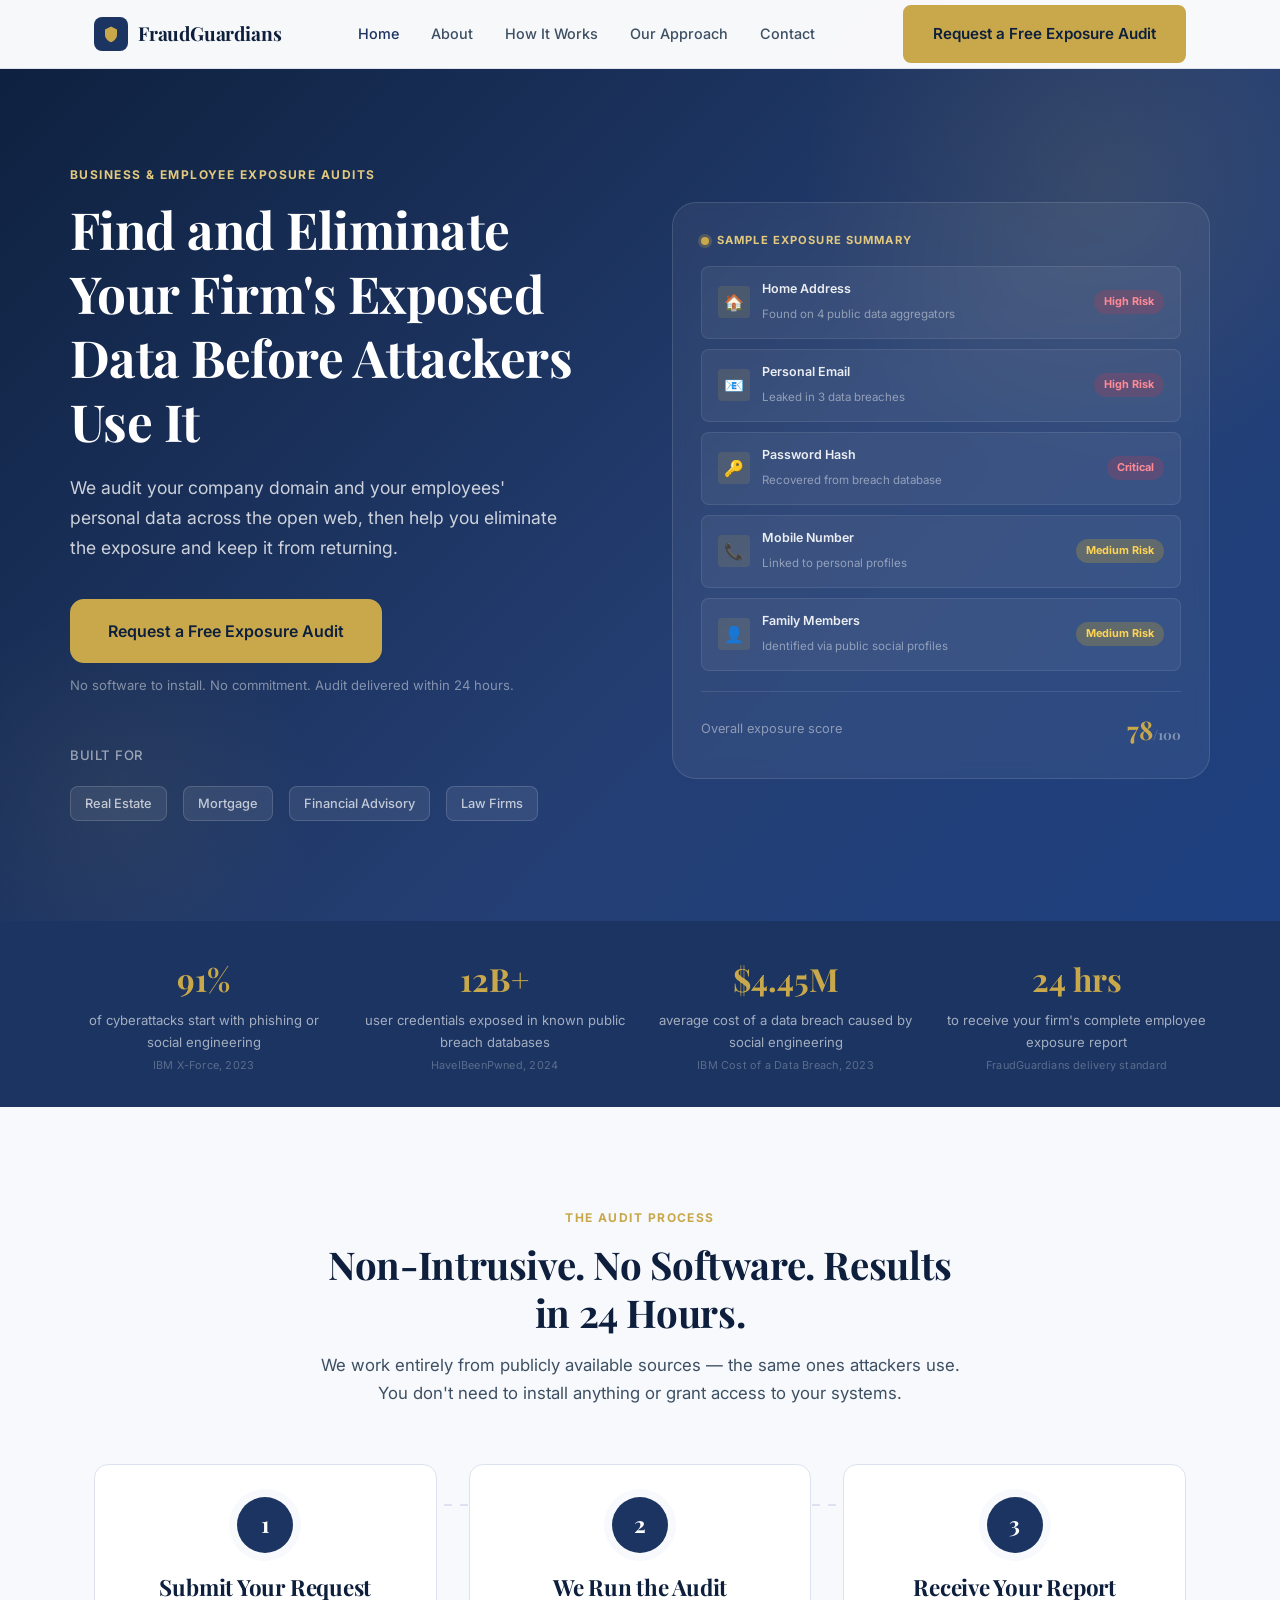
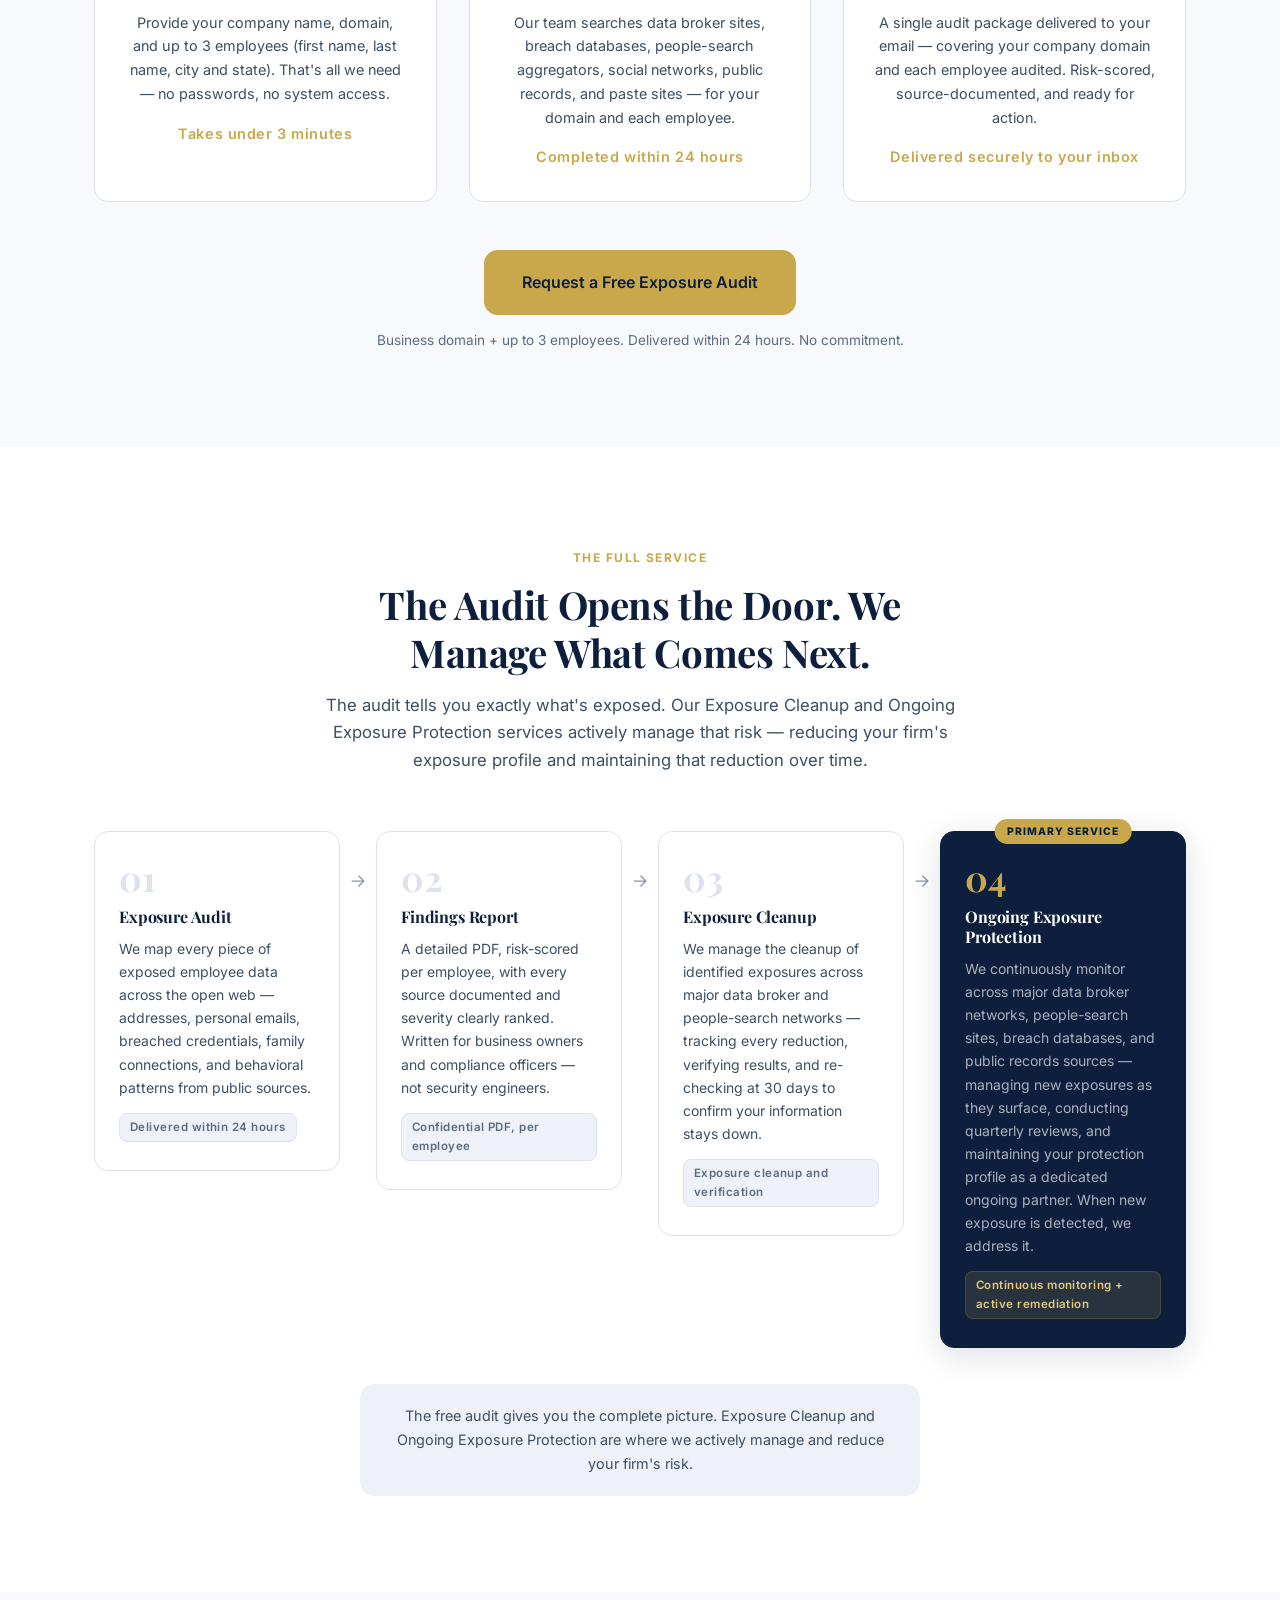
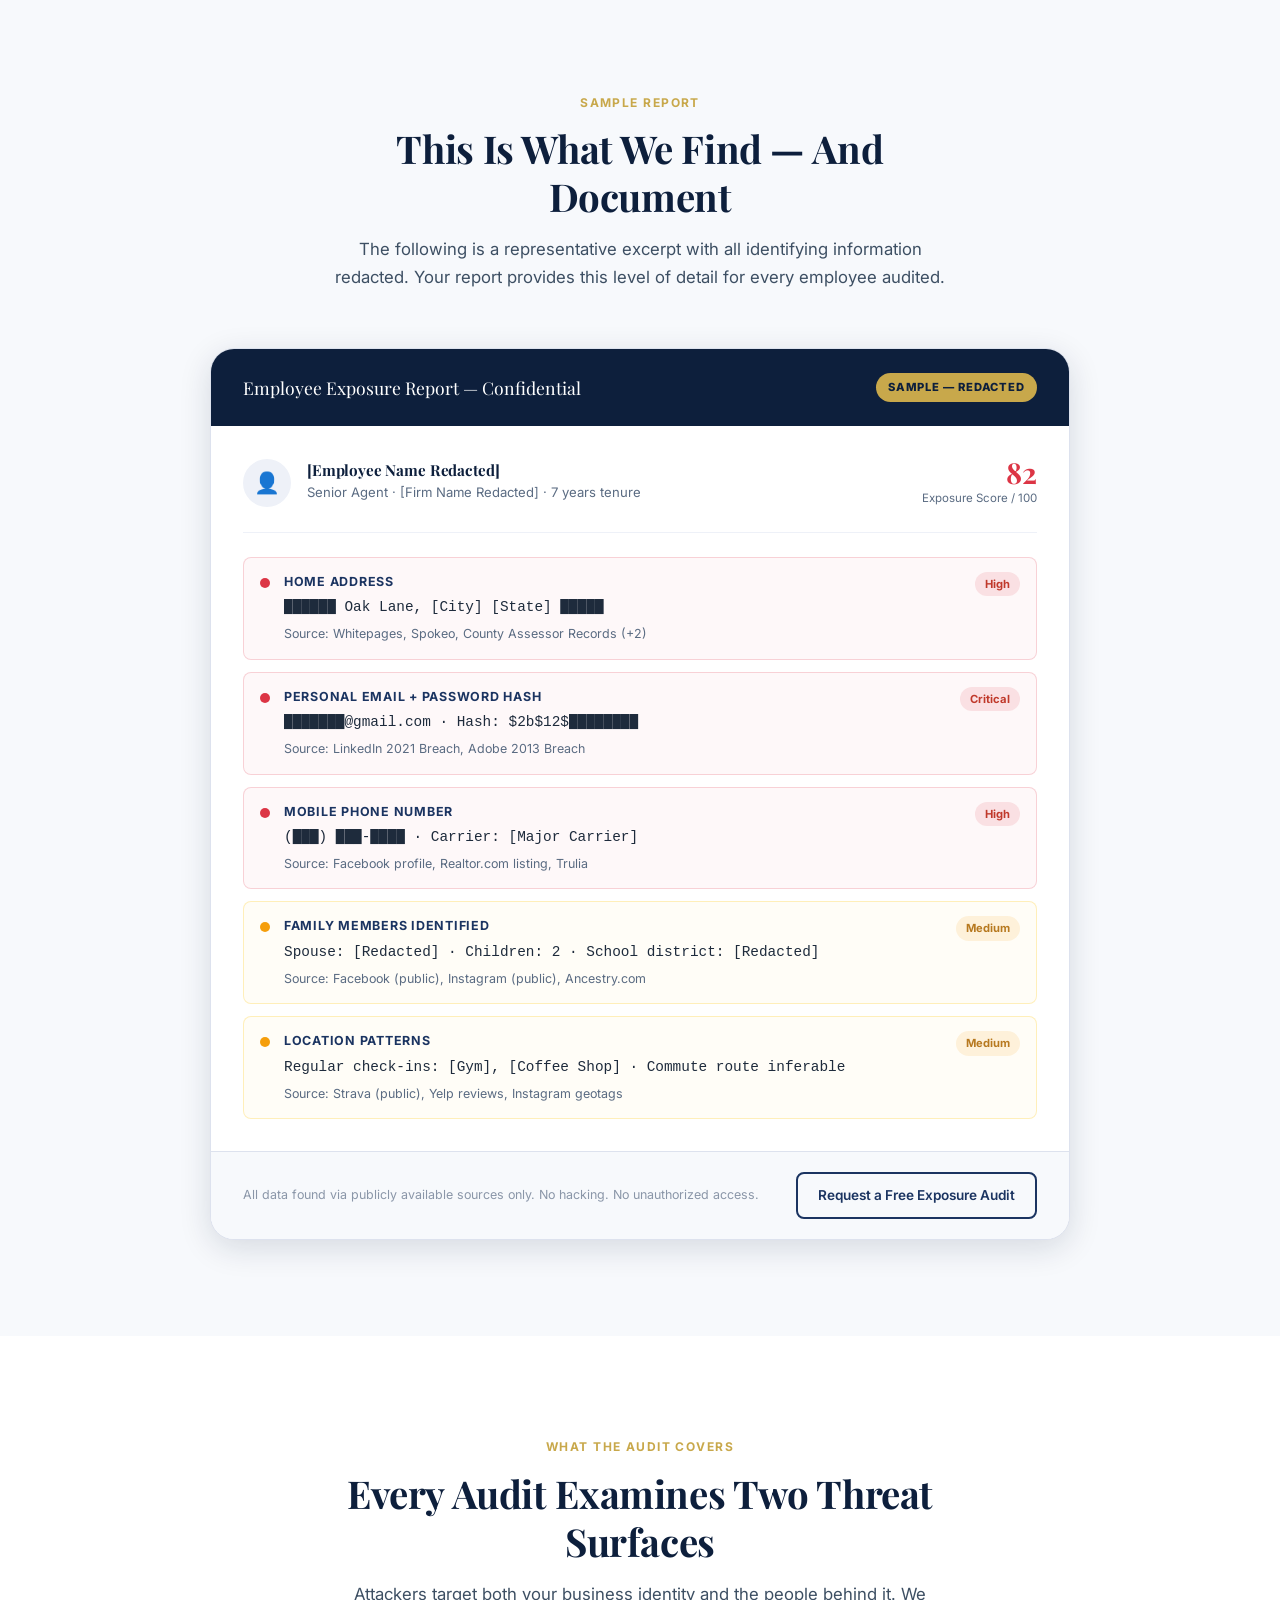
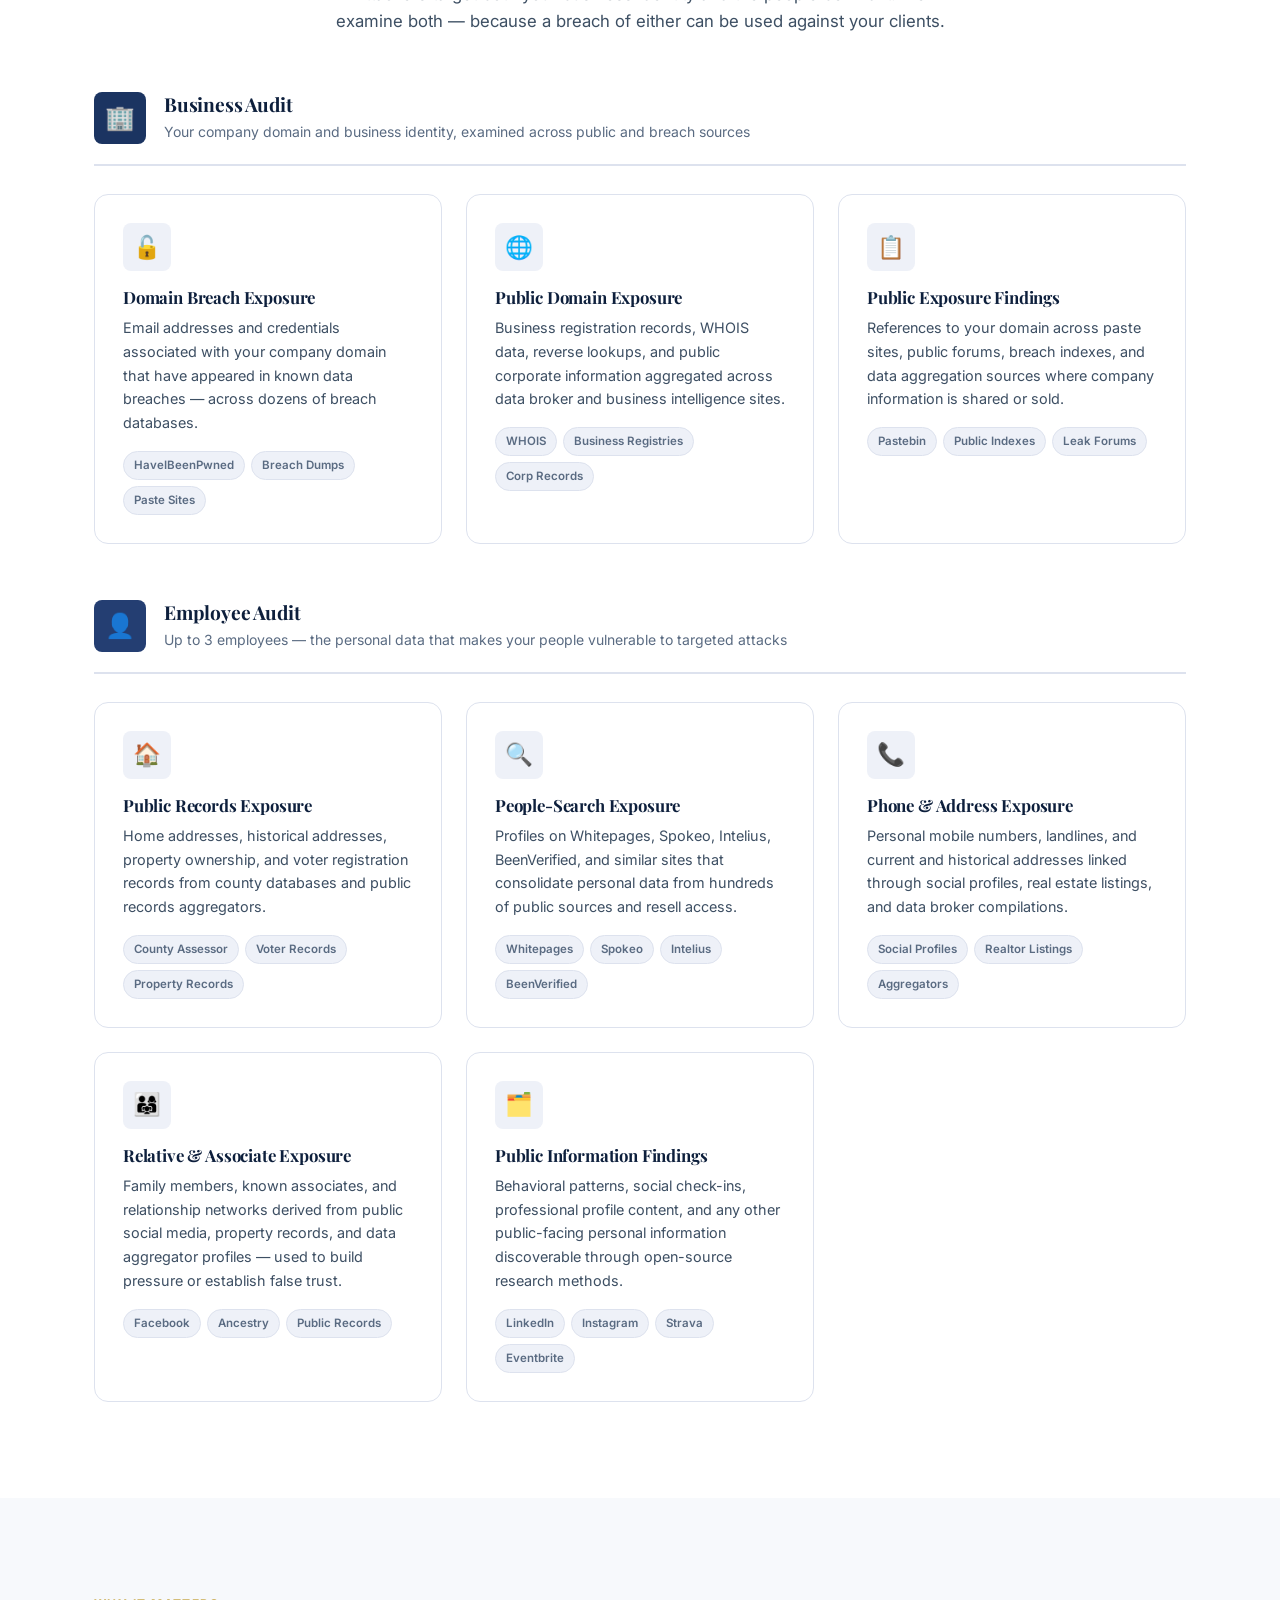
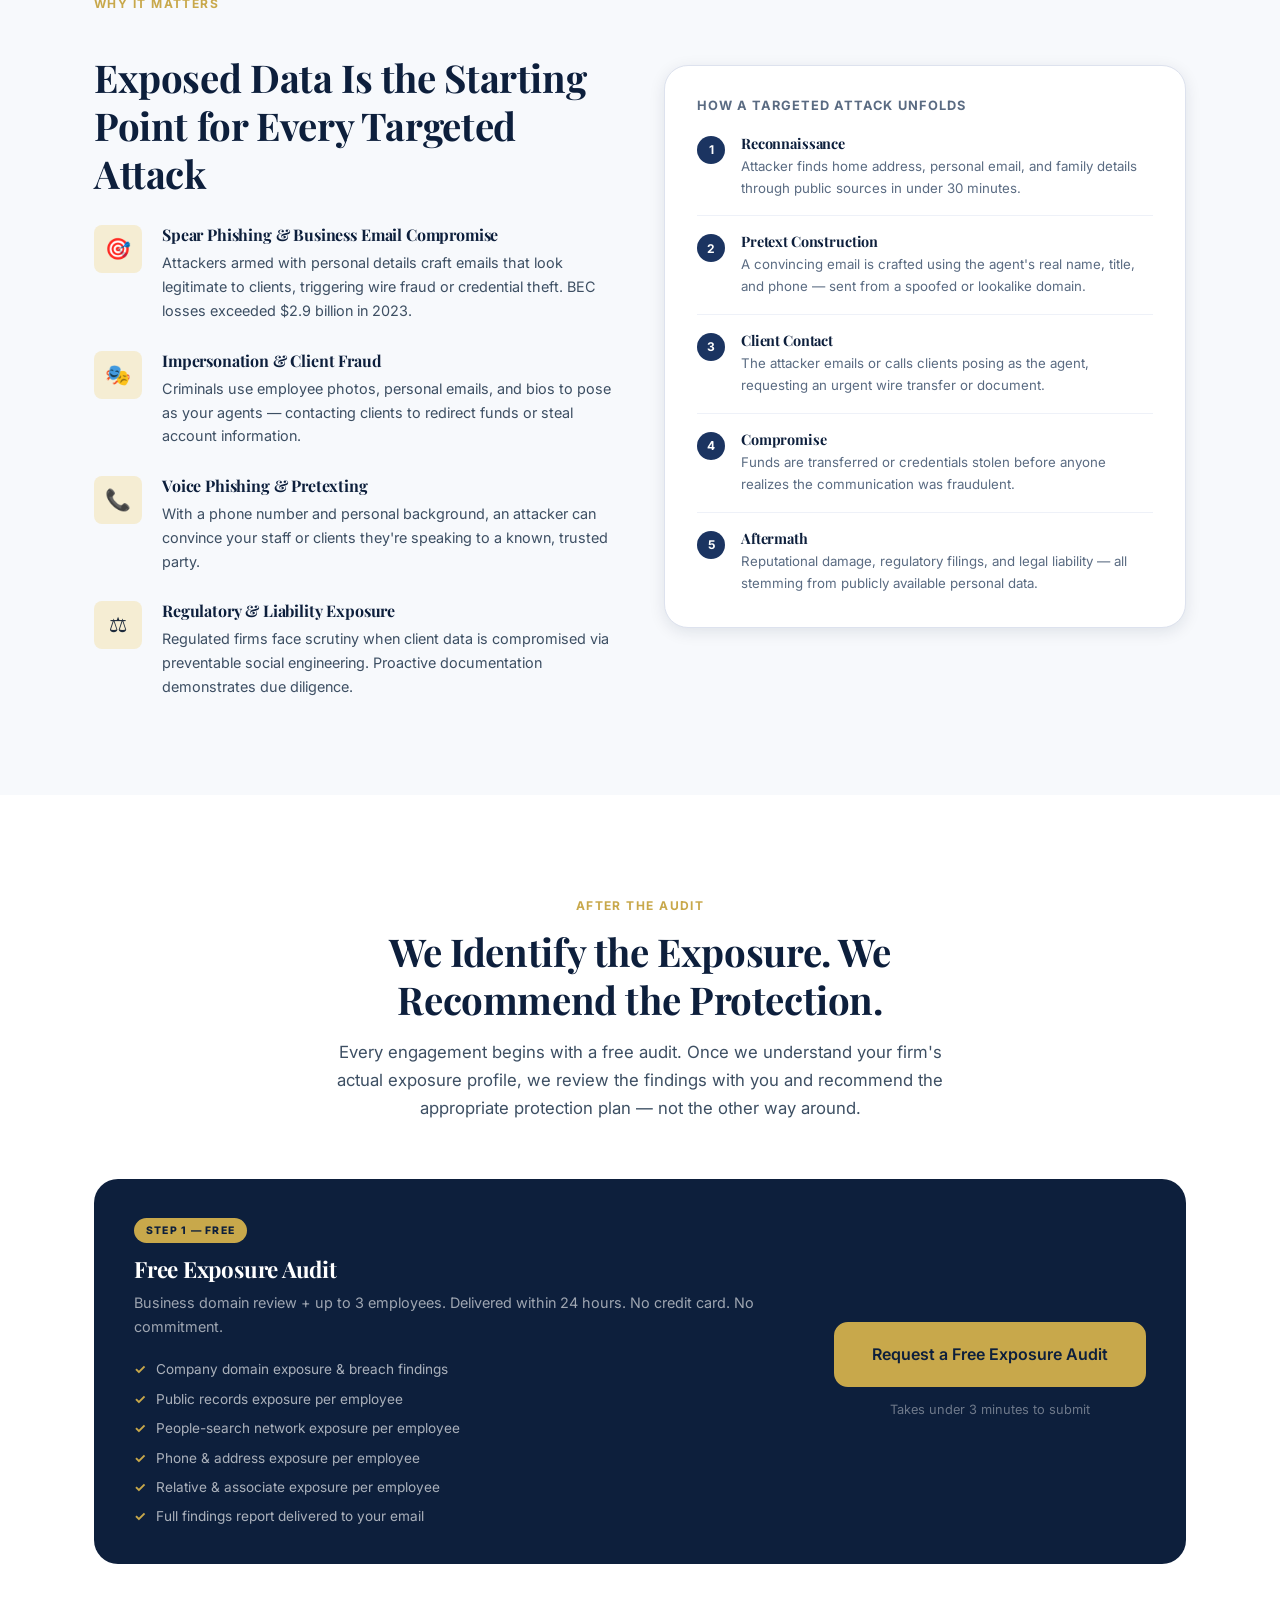
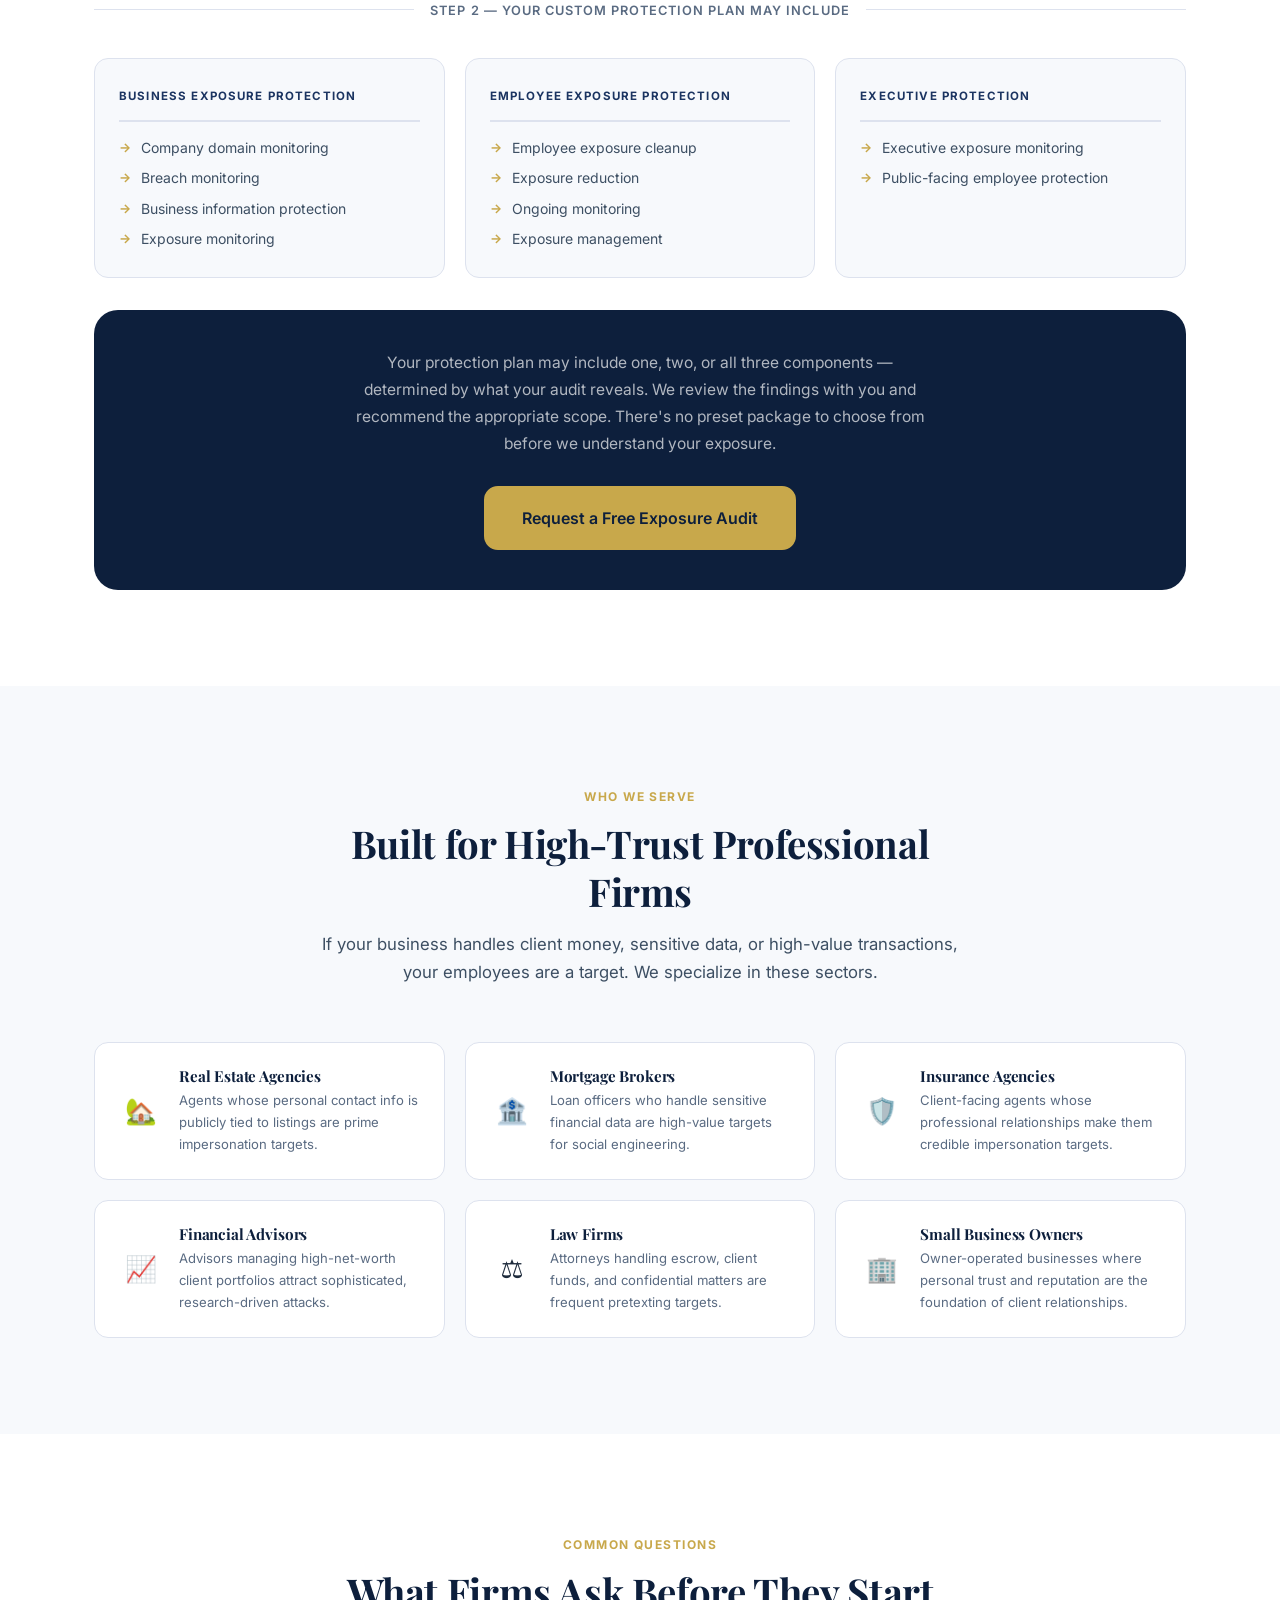
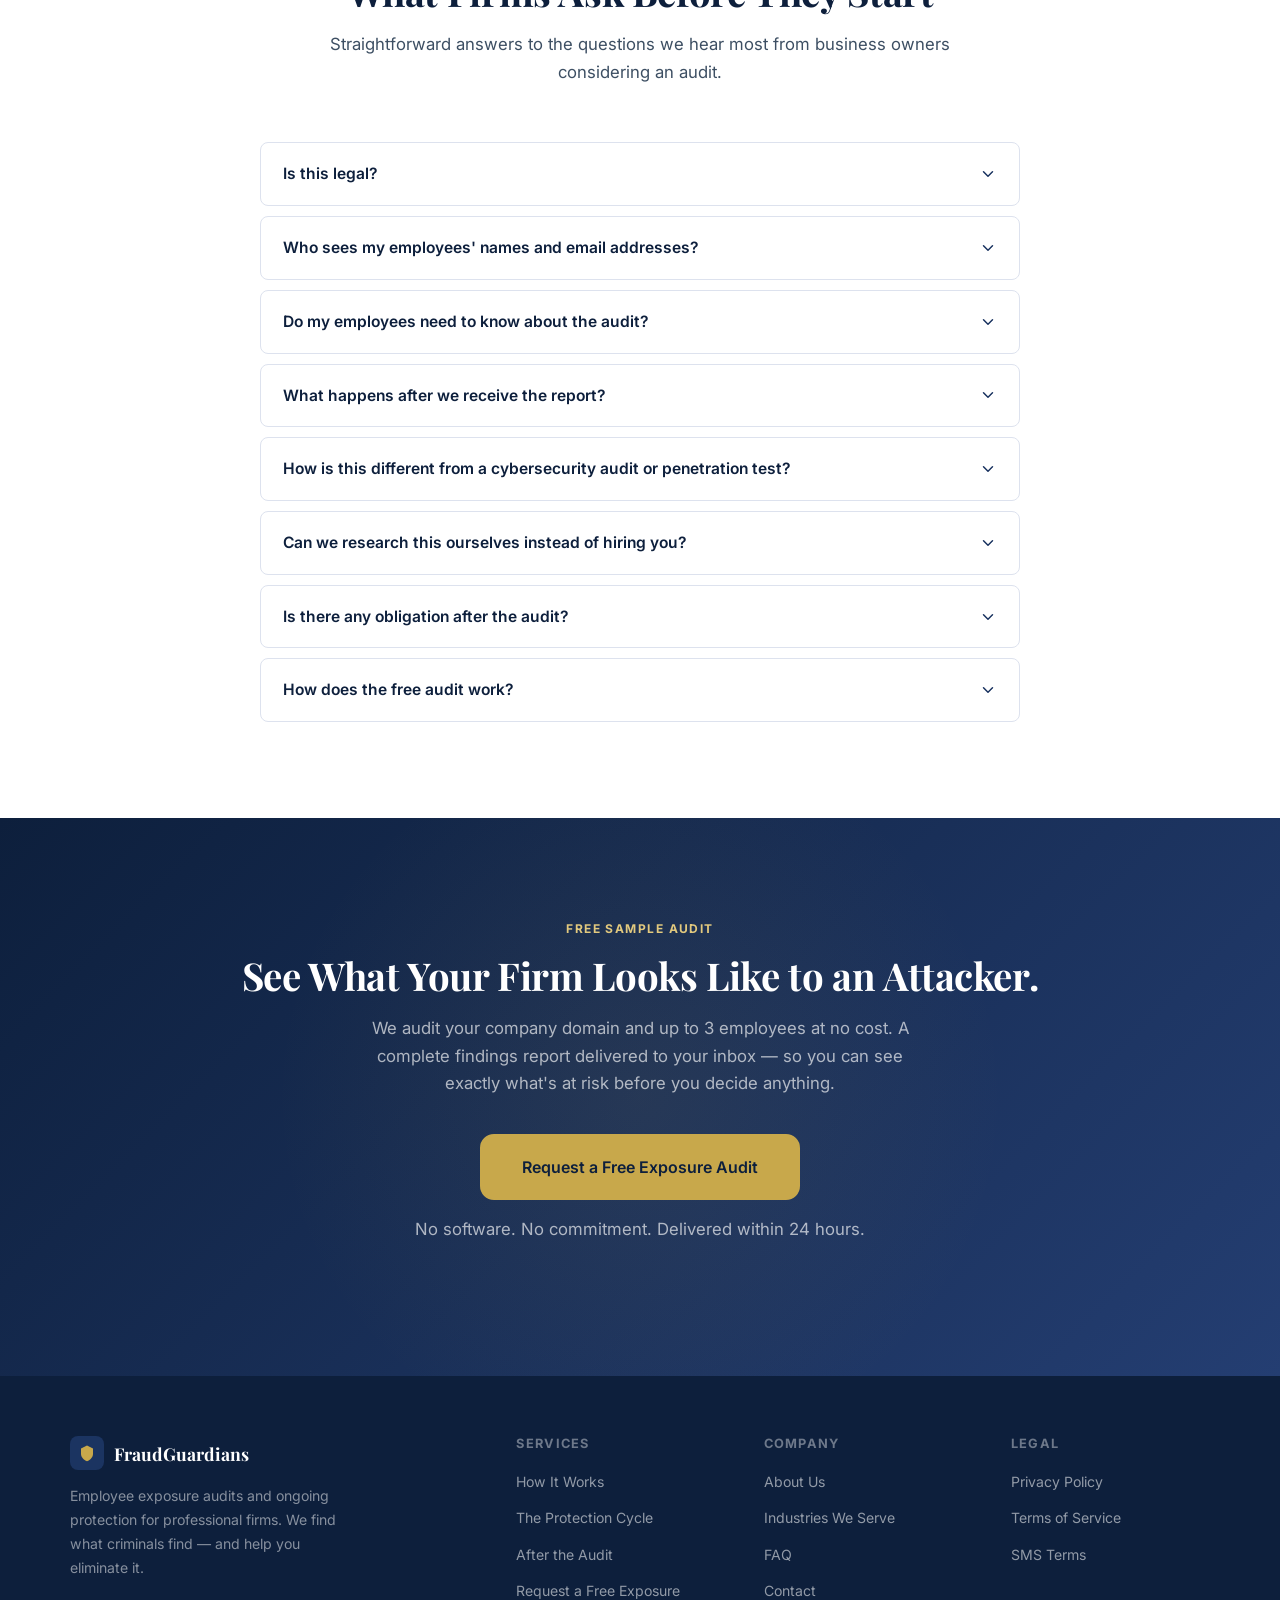
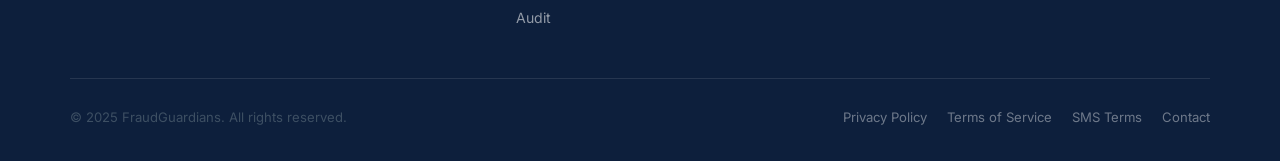
==== commit f5f0114e: "Add Twilio toll-free SMS verification support - Add phone number field and TCPA-compliant SMS consen" ====
--- a/index.html
+++ b/index.html
@@ -815,6 +815,7 @@
       <ul>
         <li><a href="privacy.html">Privacy Policy</a></li>
         <li><a href="terms.html">Terms of Service</a></li>
+        <li><a href="sms-terms.html">SMS Terms</a></li>
       </ul>
     </div>
   </div>
@@ -824,6 +825,7 @@
     <div class="footer__legal">
       <a href="privacy.html">Privacy Policy</a>
       <a href="terms.html">Terms of Service</a>
+      <a href="sms-terms.html">SMS Terms</a>
       <a href="contact.html">Contact</a>
     </div>
   </div>
--- a/css/styles.css
+++ b/css/styles.css
@@ -1291,6 +1291,28 @@
 .add-optional { color: var(--text-light); font-weight: 400; }
 
 /* ── Form trust copy ── */
+/* ── Form submission result messages ── */
+.form-result {
+  margin-top: 14px;
+  font-size: .88rem;
+  font-weight: 500;
+  text-align: center;
+  line-height: 1.55;
+  padding: 12px 16px;
+  border-radius: var(--radius);
+}
+.form-result--success {
+  color: #1e7e34;
+  background: #eafaf1;
+  border: 1px solid #b7e4c7;
+}
+.form-result--error {
+  color: #c0392b;
+  background: #fdf3f2;
+  border: 1px solid #f5c6c2;
+}
+
+/* ── Form trust copy ── */
 .form-trust-copy {
   margin-top: 16px;
   padding: 14px 16px;
@@ -1754,6 +1776,45 @@
 }
 .contact-email-direct a { color: var(--navy); font-weight: 500; }
 .contact-email-direct a:hover { color: var(--gold); }
+
+/* ── SMS Consent Block ── */
+.sms-consent-block {
+  margin-bottom: 20px;
+  padding: 16px;
+  background: var(--gray-100);
+  border: 1px solid var(--gray-200);
+  border-radius: var(--radius);
+}
+
+.sms-consent__label {
+  display: flex;
+  align-items: flex-start;
+  gap: 12px;
+  cursor: pointer;
+  font-size: .82rem;
+  font-weight: 400;
+  color: var(--text-mid);
+  line-height: 1.55;
+  margin-bottom: 0;
+}
+
+.sms-consent__label input[type="checkbox"] {
+  width: 16px;
+  height: 16px;
+  min-width: 16px;
+  margin-top: 2px;
+  accent-color: var(--navy);
+  cursor: pointer;
+  padding: 0;
+  border: 1px solid var(--gray-400);
+  border-radius: 3px;
+}
+
+.sms-consent__text a {
+  color: var(--navy);
+  text-decoration: underline;
+}
+.sms-consent__text a:hover { color: var(--gold); }
 
 /* ── Responsive ── */
 @media (max-width: 1024px) {
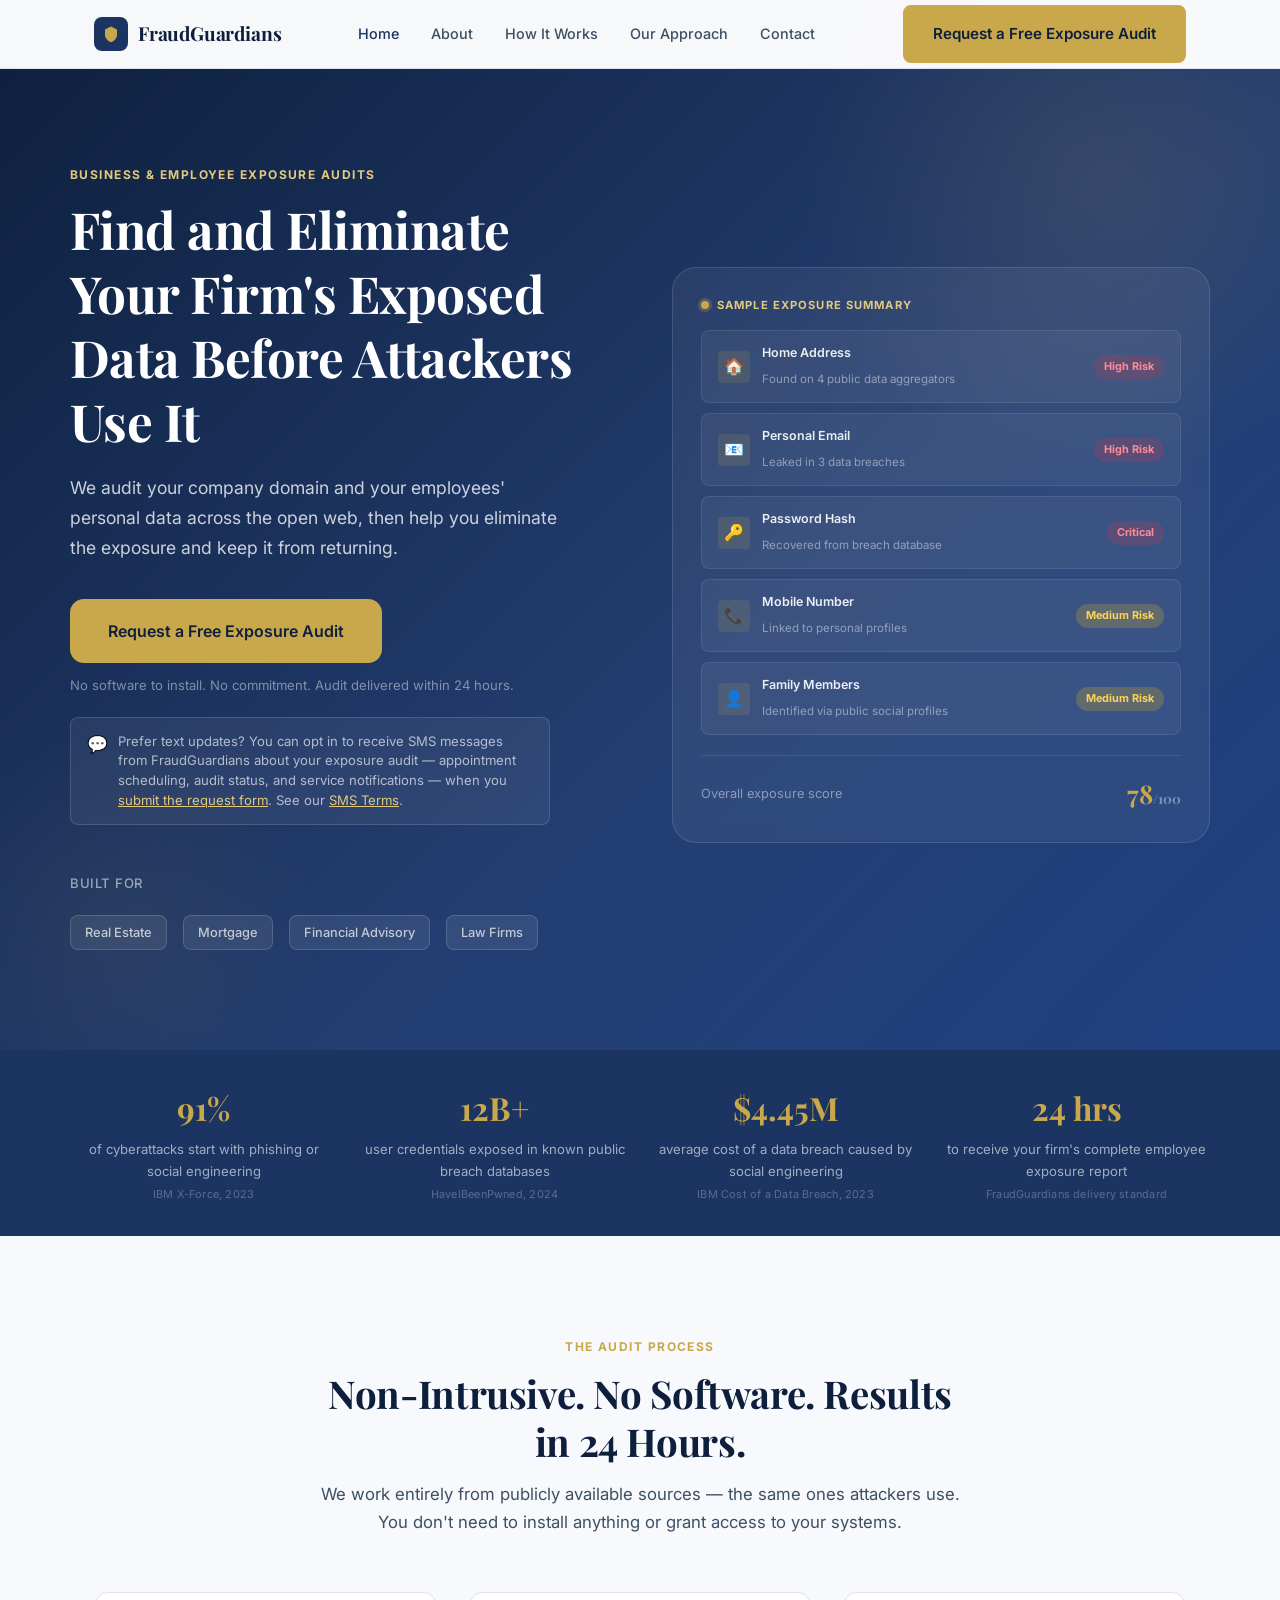
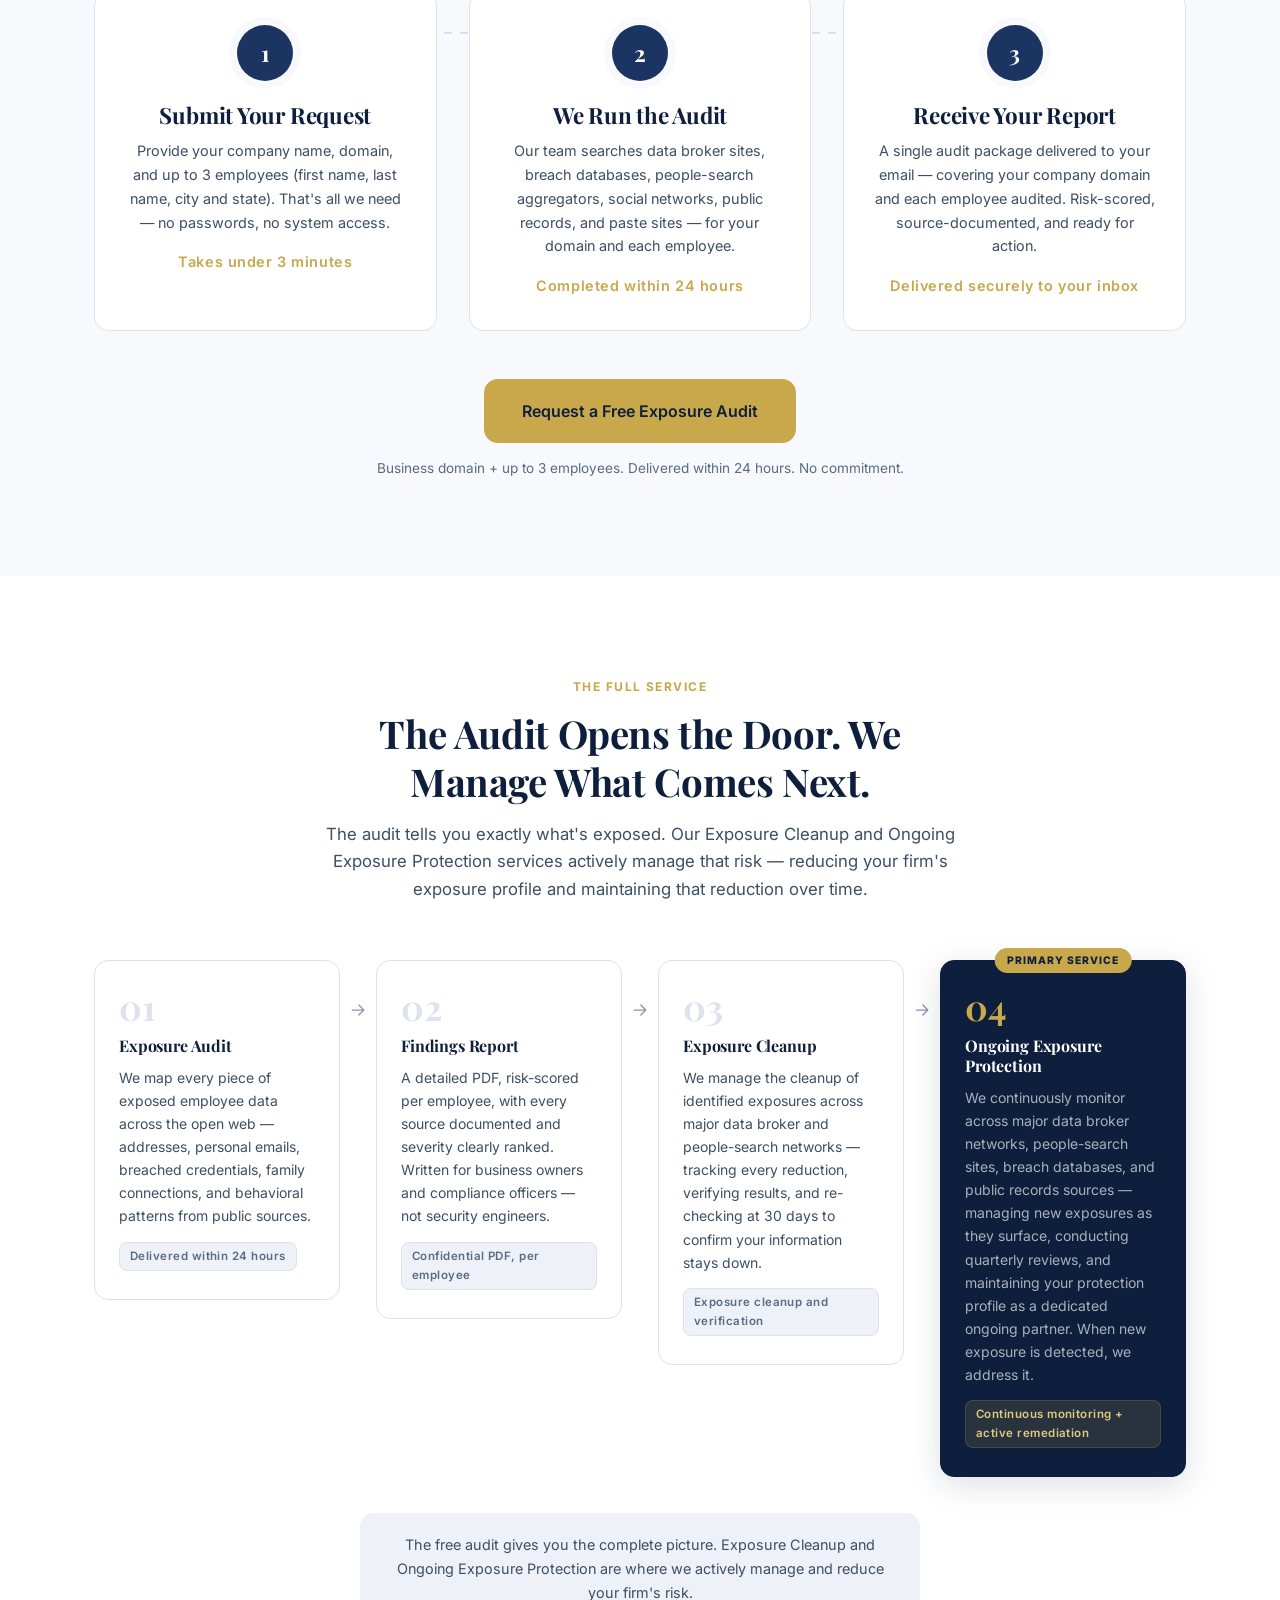
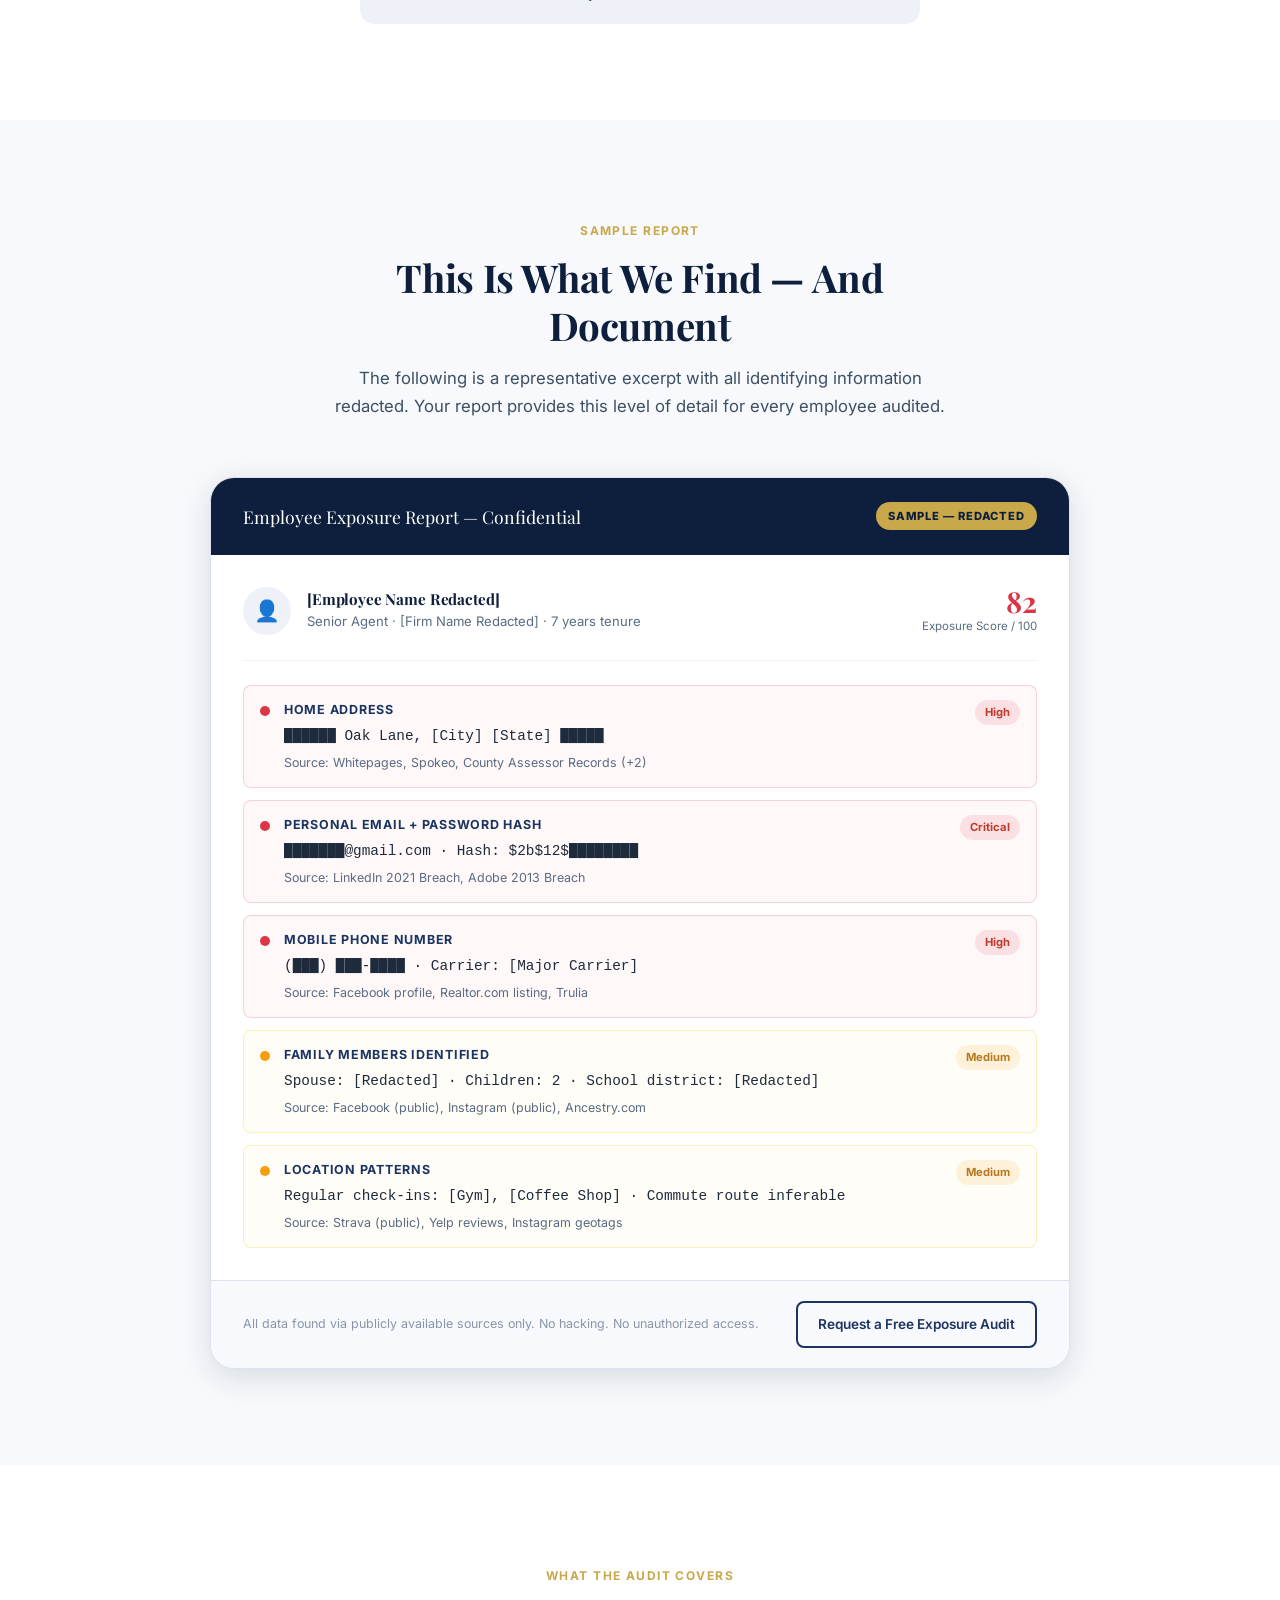
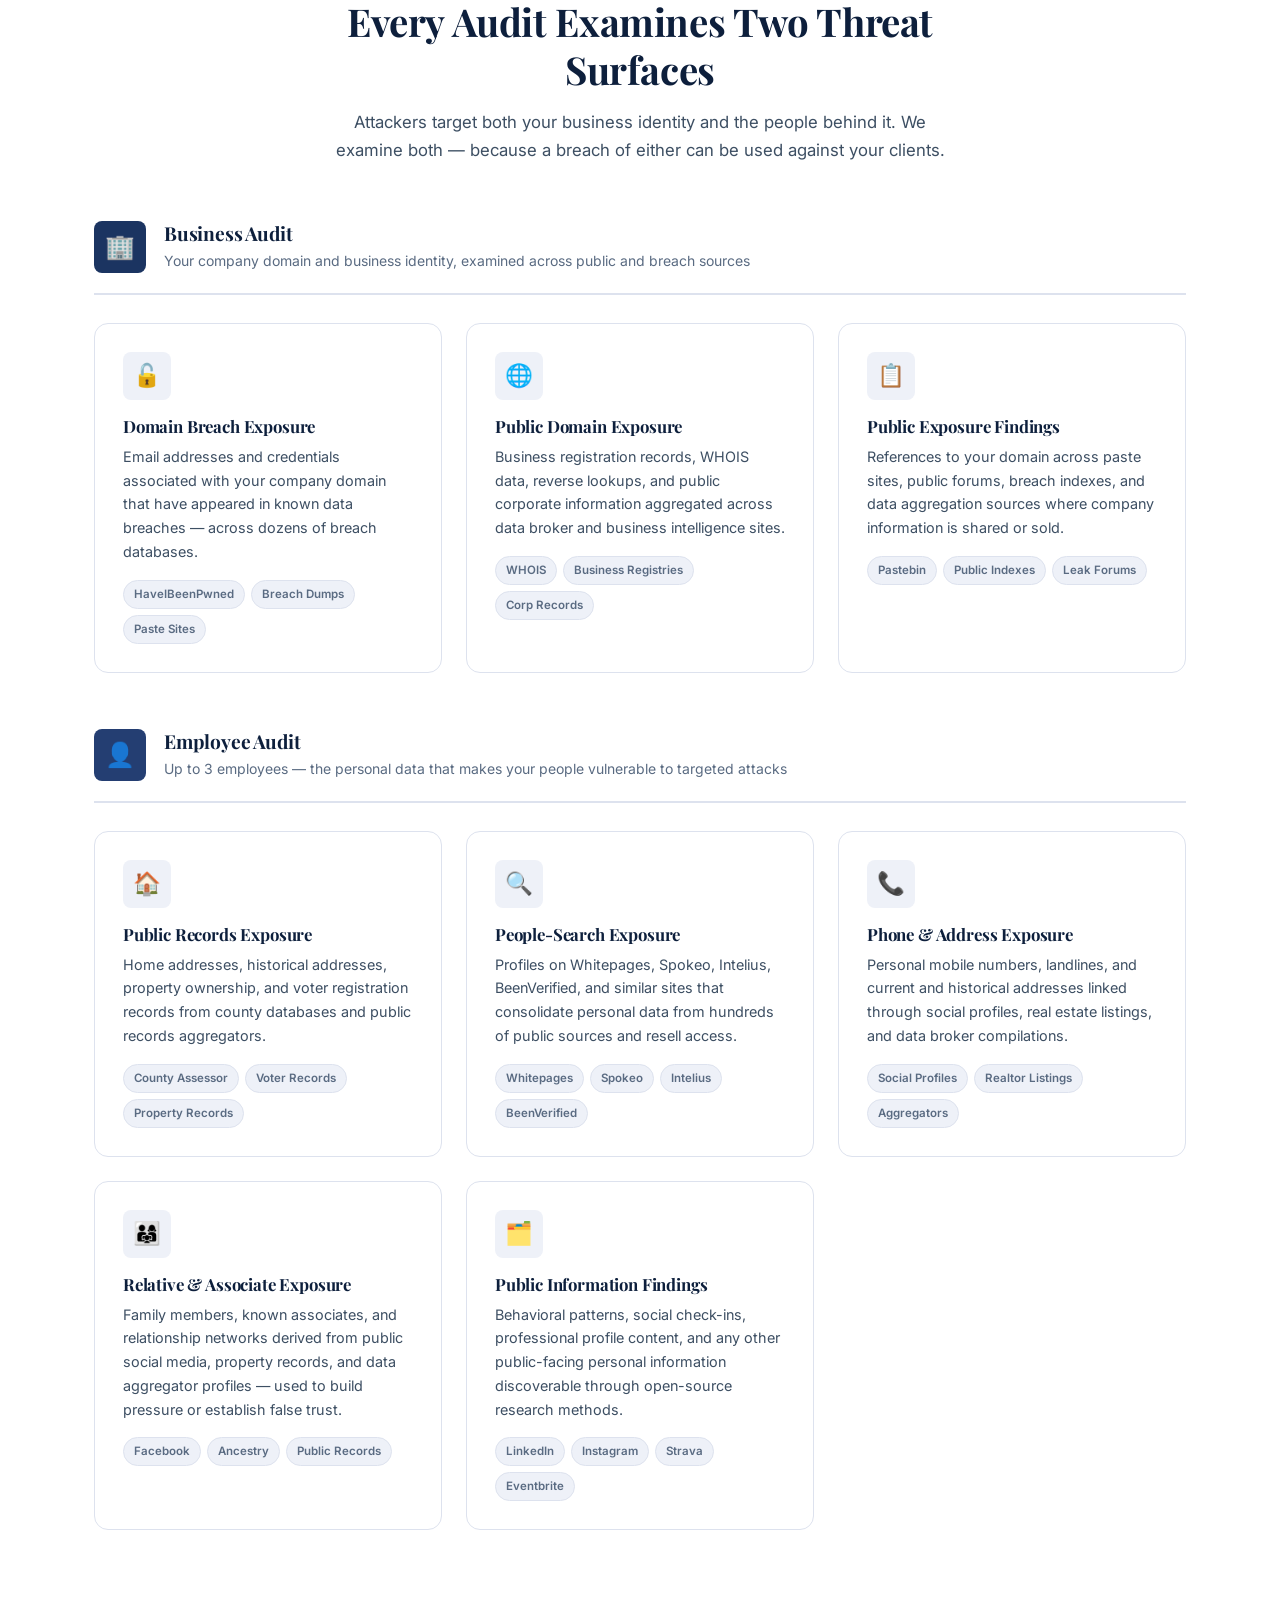
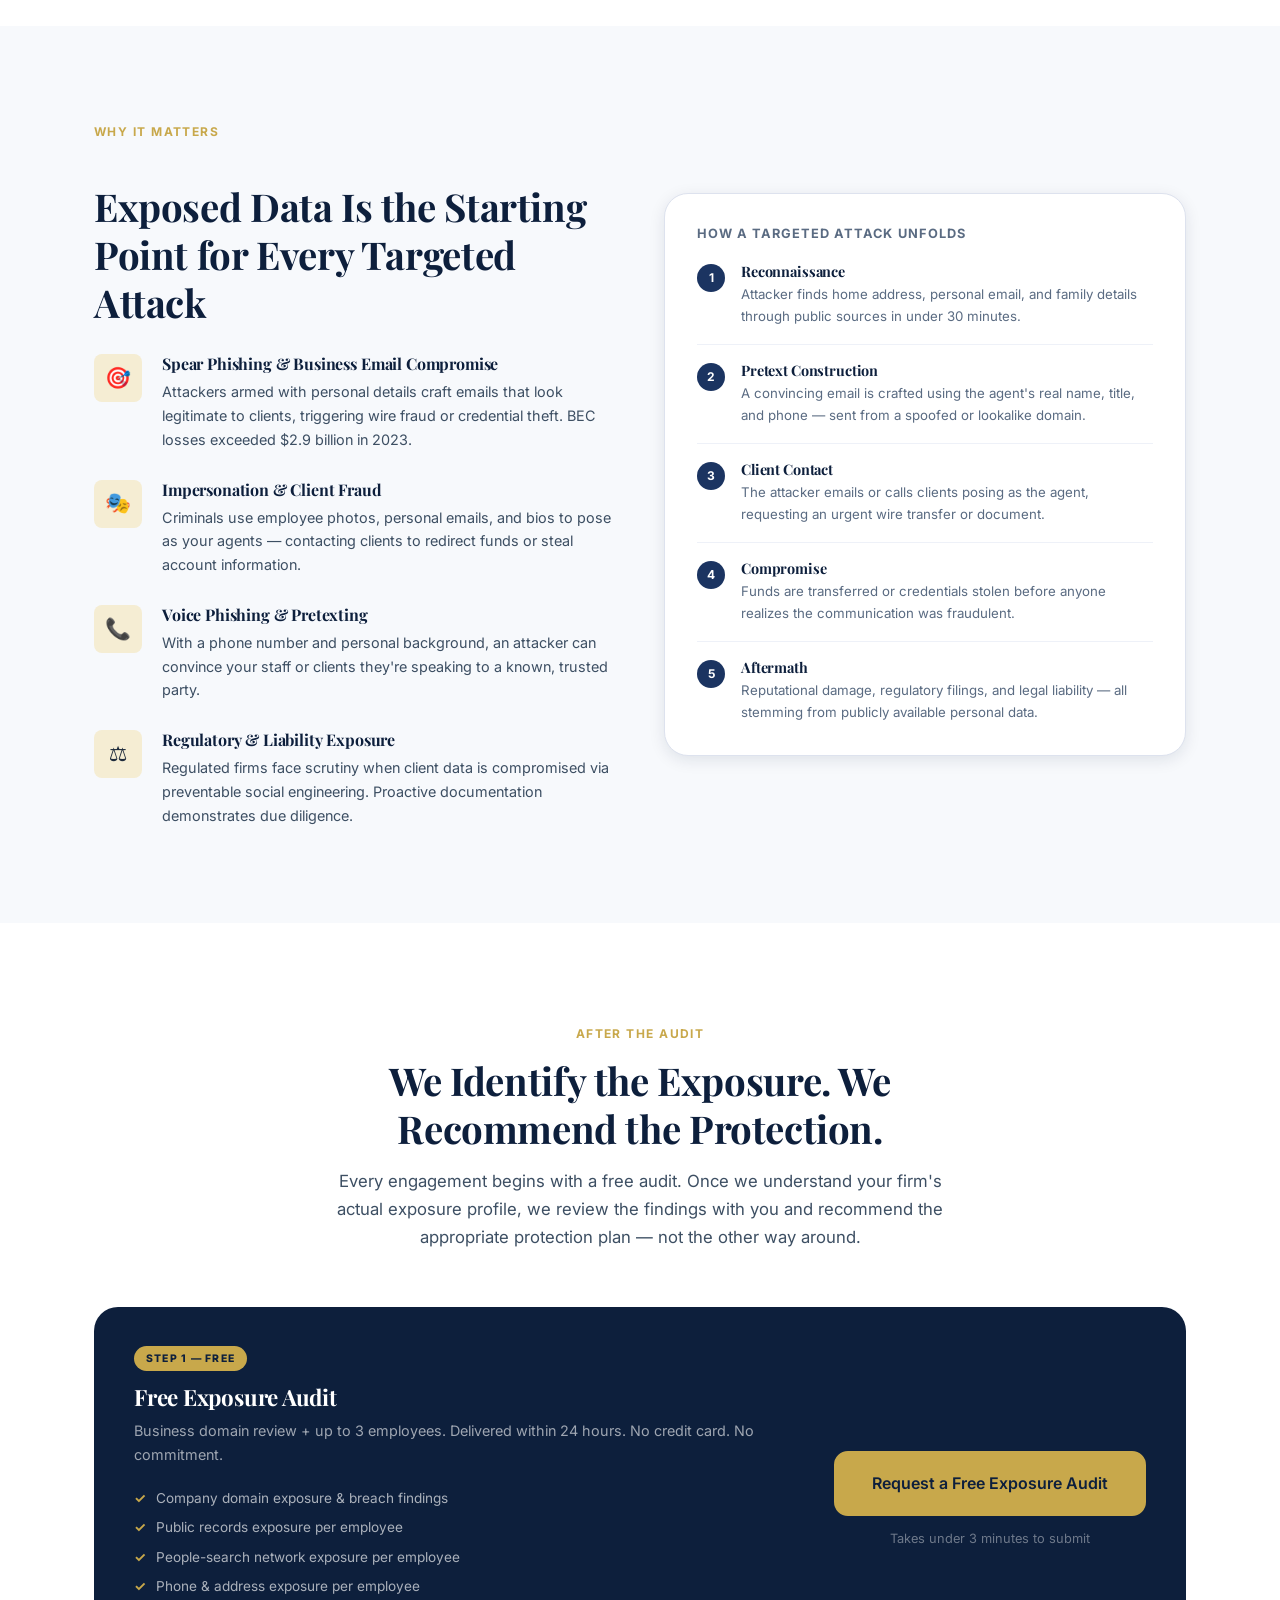
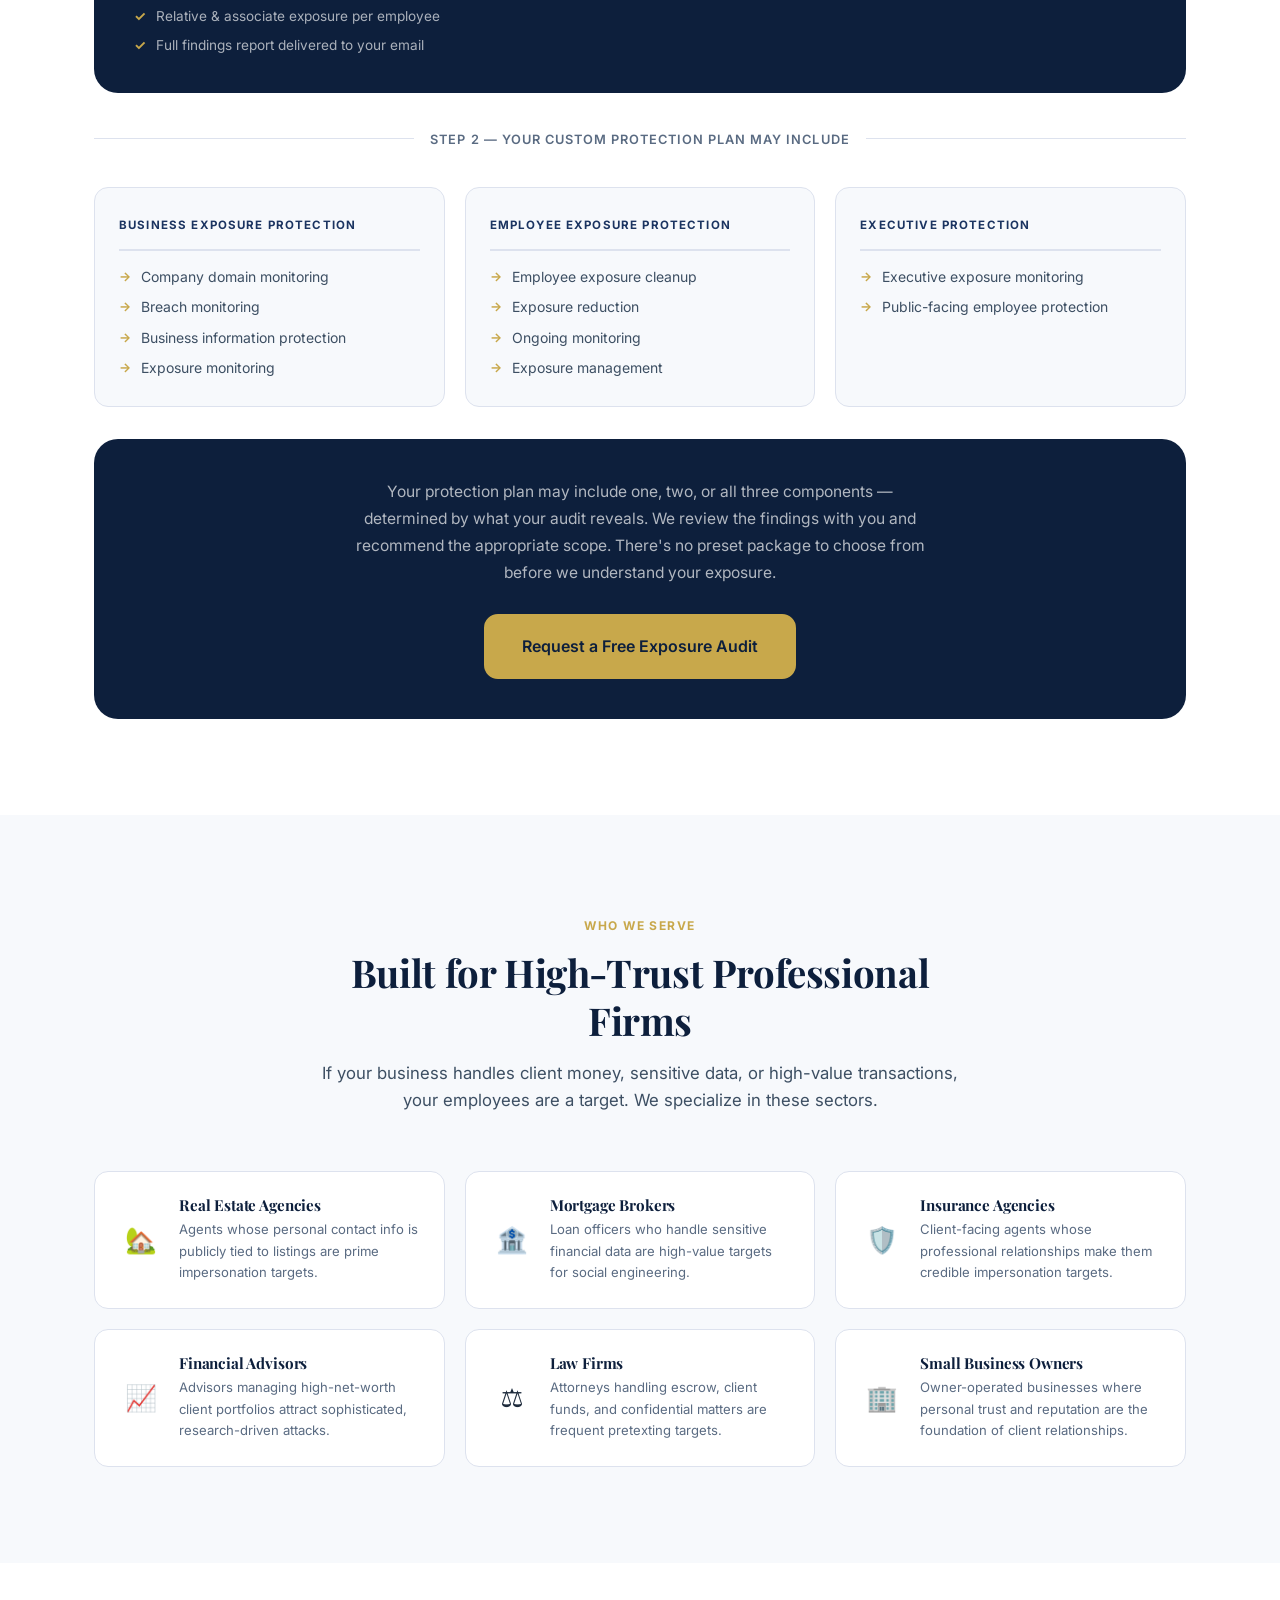
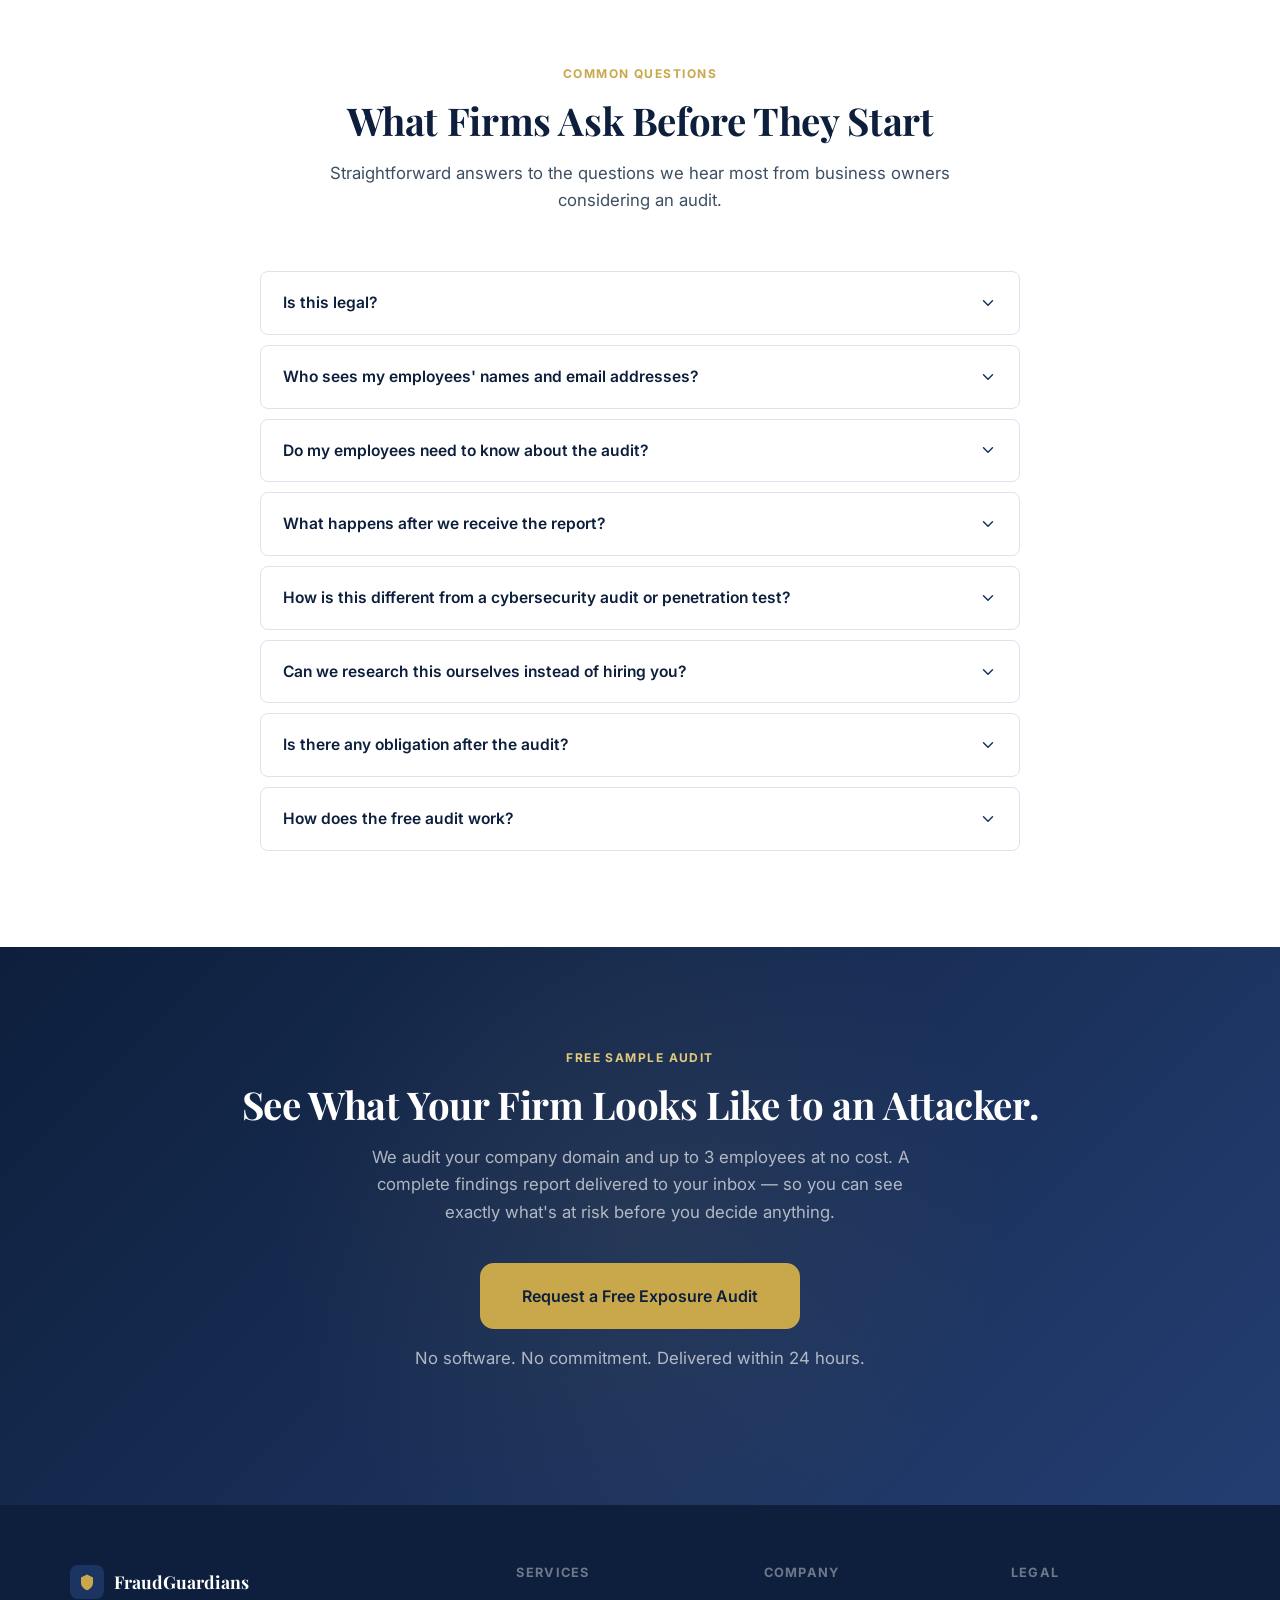
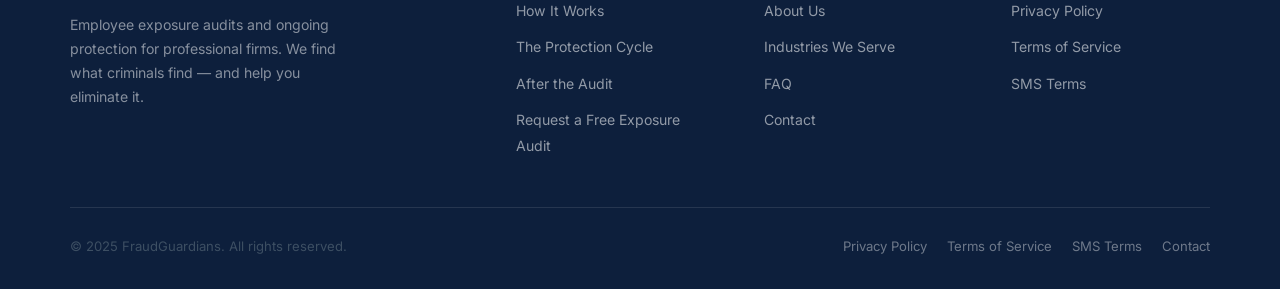
==== commit ba107683: "Split SMS consent into separate service and marketing opt-ins for Twilio verification Twilio rejecte" ====
--- a/index.html
+++ b/index.html
@@ -56,6 +56,10 @@
         <a href="contact.html" class="btn btn-primary btn-lg">Request a Free Exposure Audit</a>
       </div>
       <p class="hero__microcopy">No software to install. No commitment. Audit delivered within 24 hours.</p>
+      <div class="hero__sms-notice">
+        <span class="hero__sms-notice-icon" aria-hidden="true">💬</span>
+        <p>Prefer text updates? You can opt in to receive SMS messages from FraudGuardians about your exposure audit — appointment scheduling, audit status, and service notifications — when you <a href="contact.html#sms-consent">submit the request form</a>. See our <a href="sms-terms.html">SMS Terms</a>.</p>
+      </div>
       <div class="hero__trust">
         <span class="hero__trust-text">Built for</span>
         <div class="hero__trust-badges">
--- a/css/styles.css
+++ b/css/styles.css
@@ -1524,6 +1524,31 @@
   margin-bottom: 0;
 }
 
+/* ── Hero SMS opt-in notice ── */
+.hero__sms-notice {
+  display: flex;
+  align-items: flex-start;
+  gap: 10px;
+  margin-top: 20px;
+  padding: 14px 16px;
+  background: rgba(255,255,255,.06);
+  border: 1px solid rgba(255,255,255,.14);
+  border-radius: var(--radius);
+  max-width: 480px;
+}
+.hero__sms-notice-icon { font-size: 1.05rem; line-height: 1.5; }
+.hero__sms-notice p {
+  font-size: .82rem;
+  color: rgba(255,255,255,.65);
+  line-height: 1.5;
+  margin: 0;
+}
+.hero__sms-notice a { color: var(--gold-light); text-decoration: underline; }
+.hero__sms-notice a:hover { color: var(--white); }
+
+/* ── SMS consent anchor offset (fixed nav) ── */
+#sms-consent { scroll-margin-top: 110px; }
+
 /* ── Stats source citation ── */
 .stat__source {
   font-size: .68rem;
@@ -1815,6 +1840,22 @@
   text-decoration: underline;
 }
 .sms-consent__text a:hover { color: var(--gold); }
+
+.sms-consent__label + .sms-consent__label {
+  margin-top: 14px;
+  padding-top: 14px;
+  border-top: 1px solid var(--gray-200);
+}
+
+.sms-consent__links {
+  margin: 14px 0 0;
+  padding-top: 14px;
+  border-top: 1px solid var(--gray-200);
+  font-size: .78rem;
+  color: var(--text-light);
+}
+.sms-consent__links a { color: var(--navy); text-decoration: underline; }
+.sms-consent__links a:hover { color: var(--gold); }
 
 /* ── Responsive ── */
 @media (max-width: 1024px) {
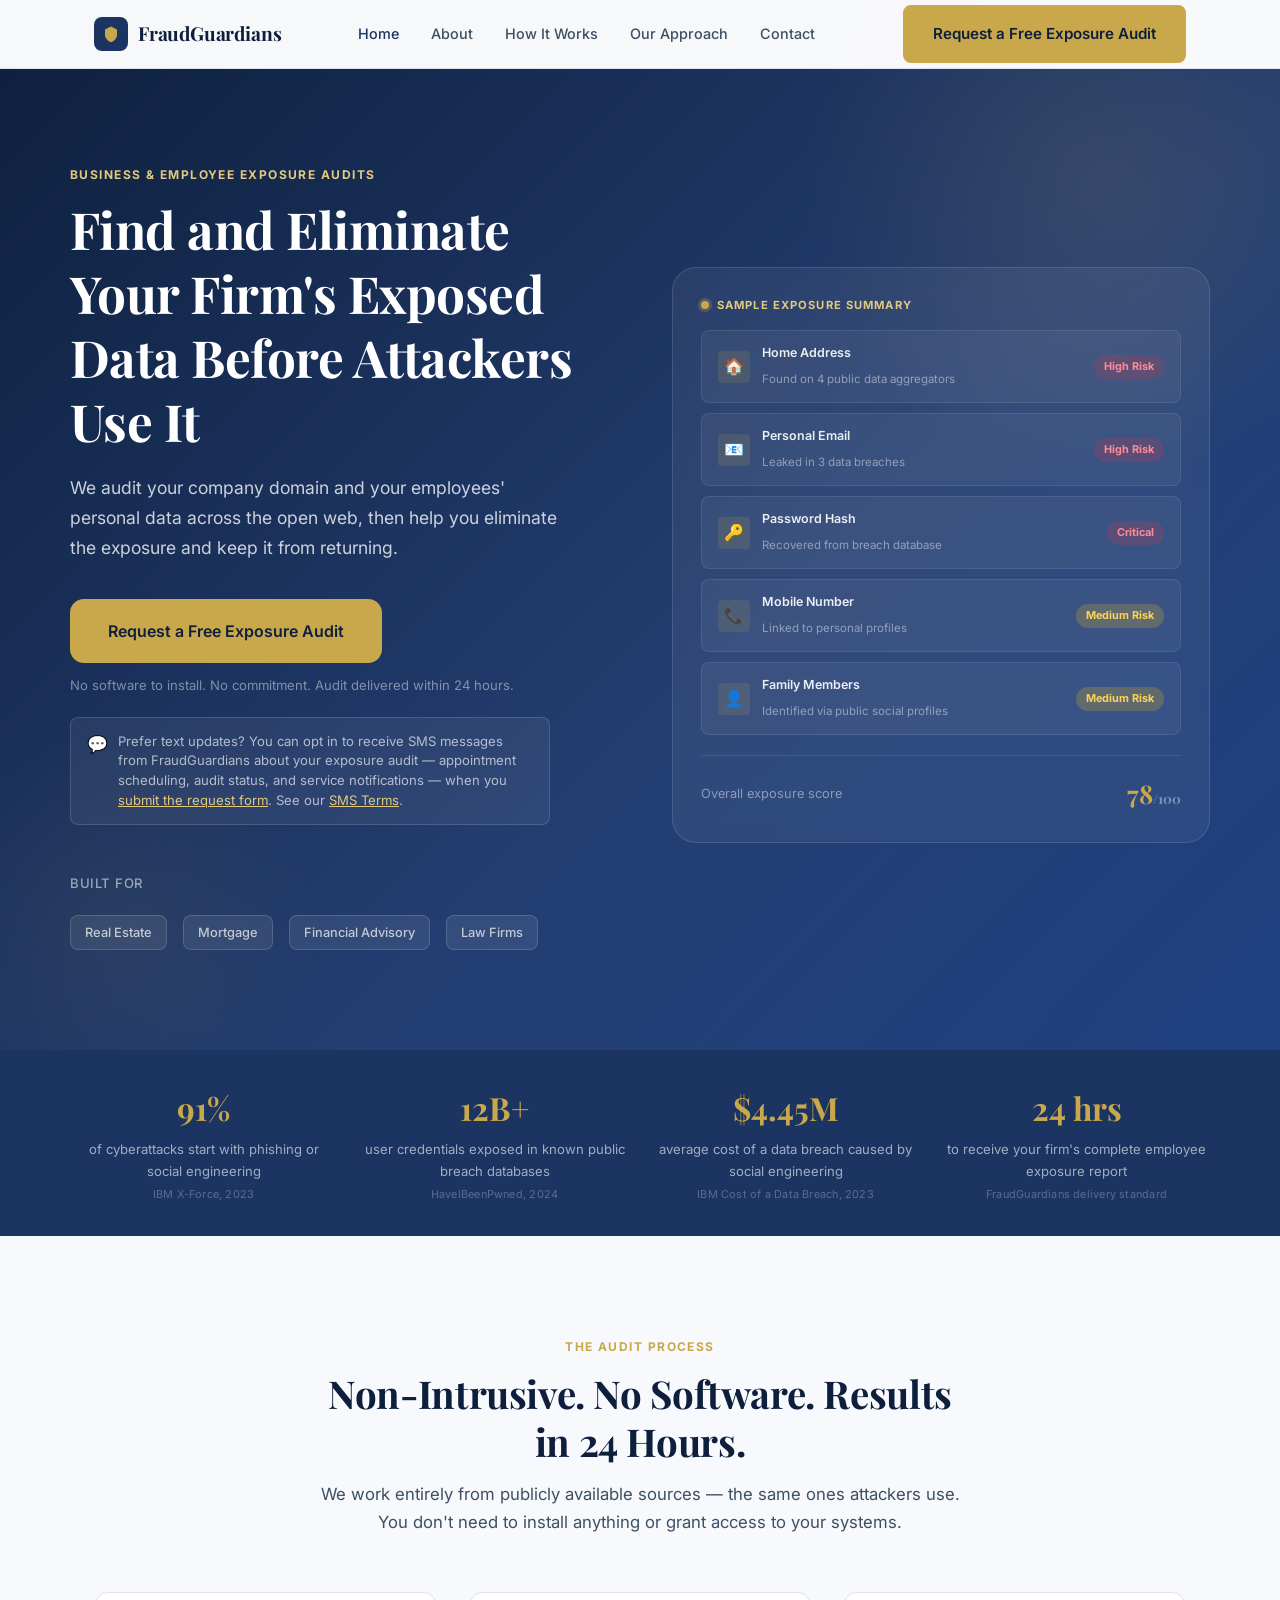
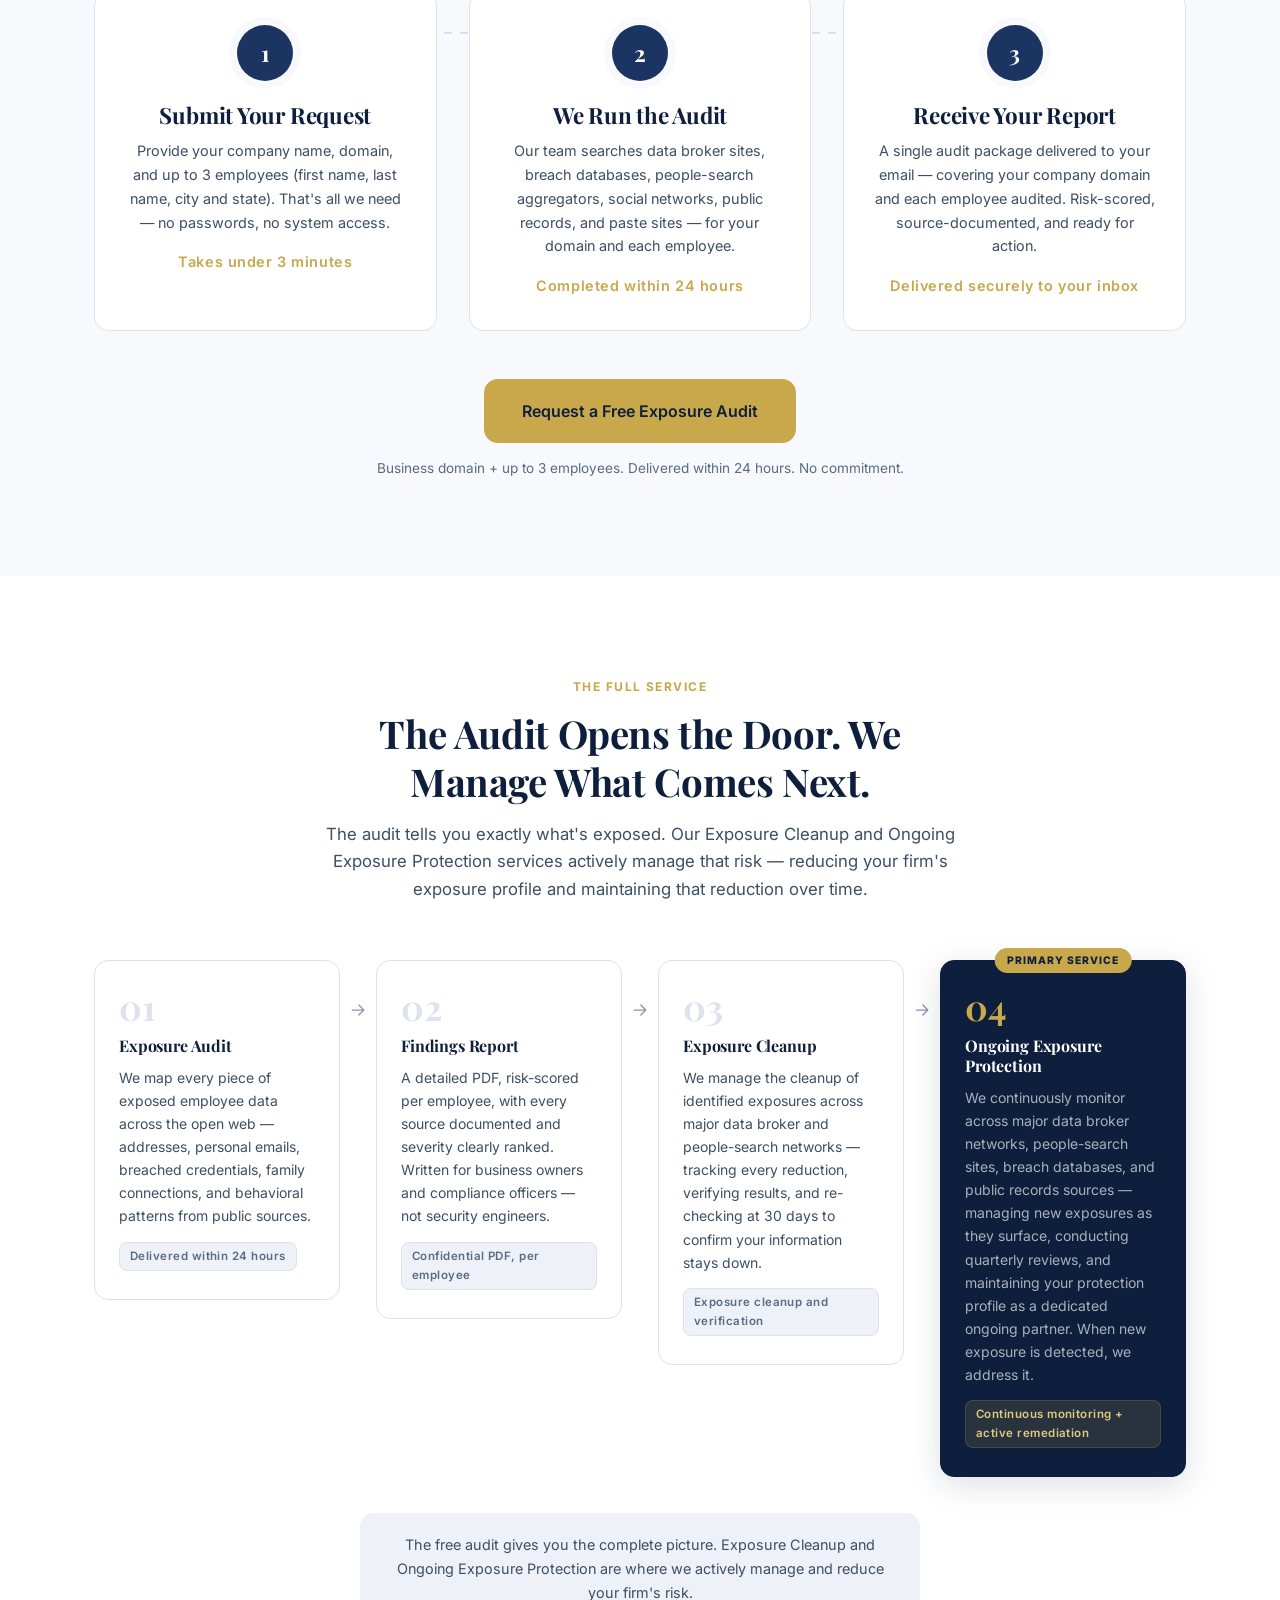
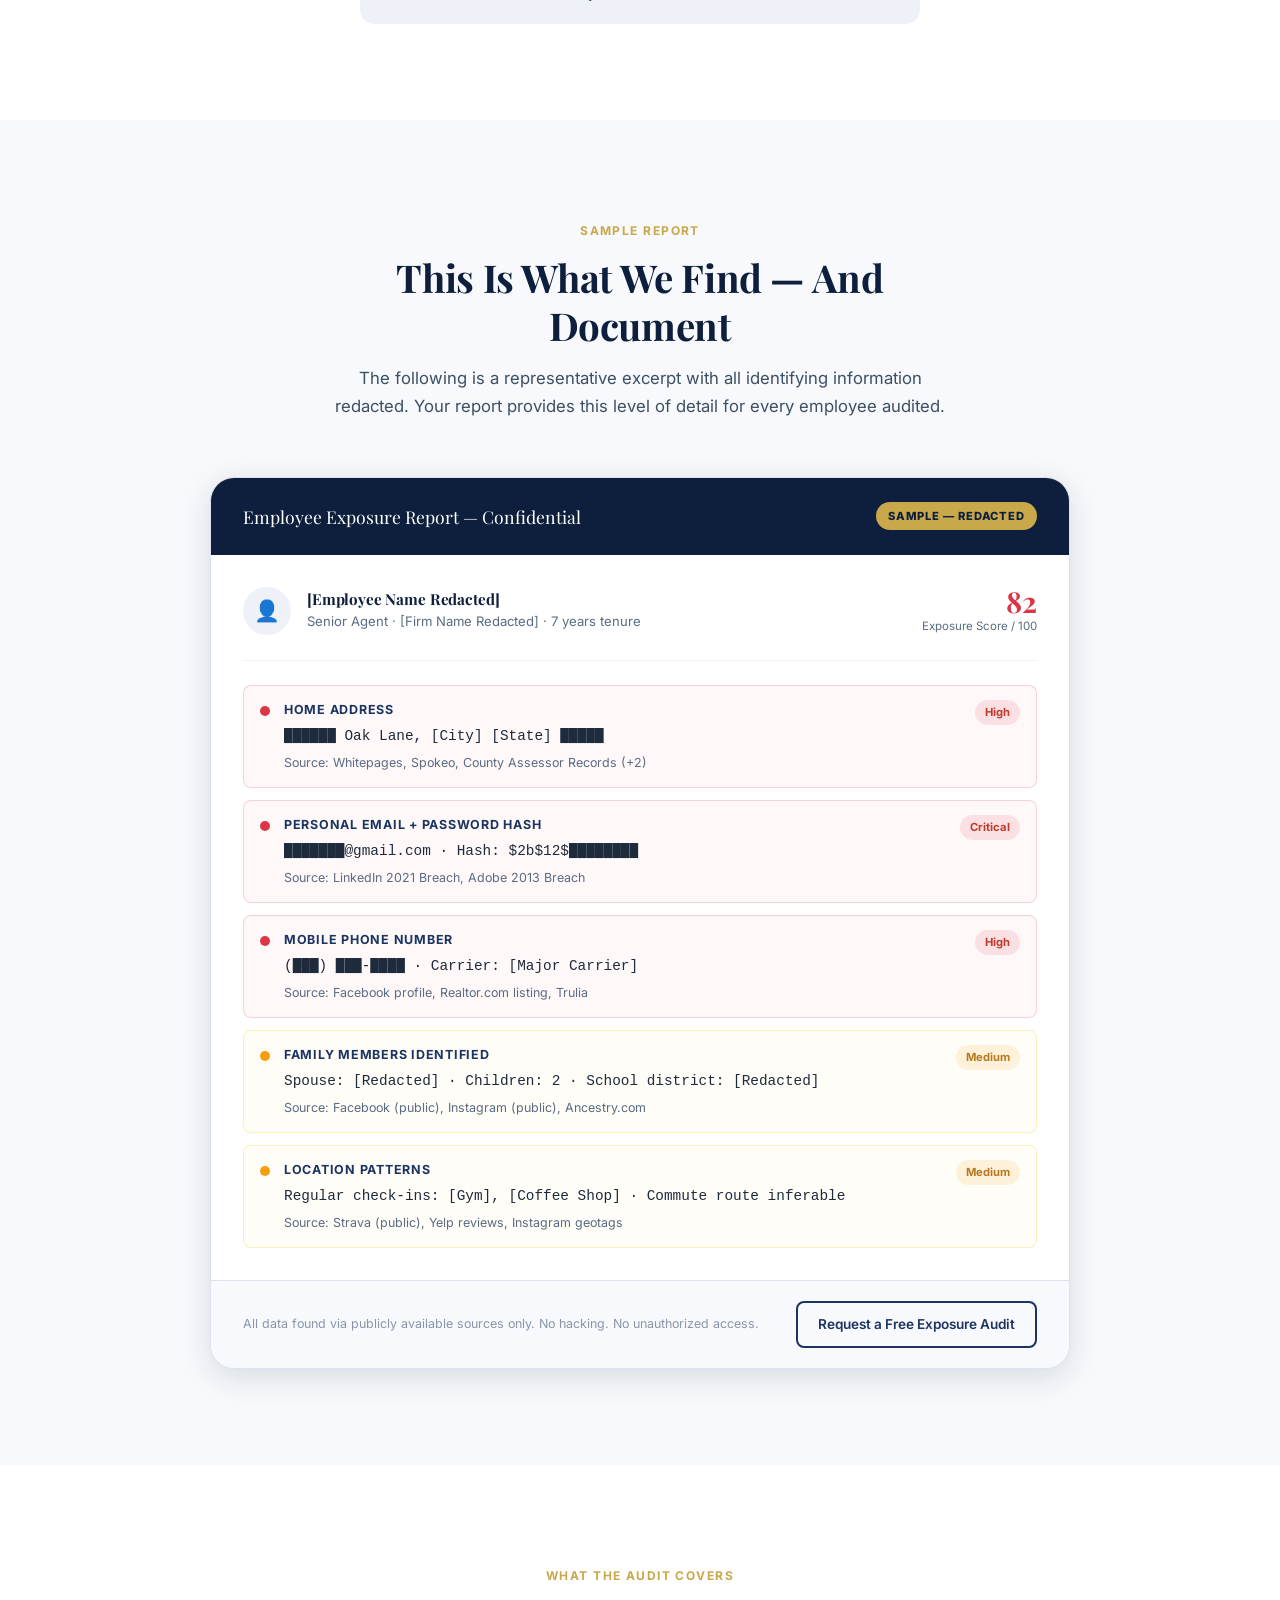
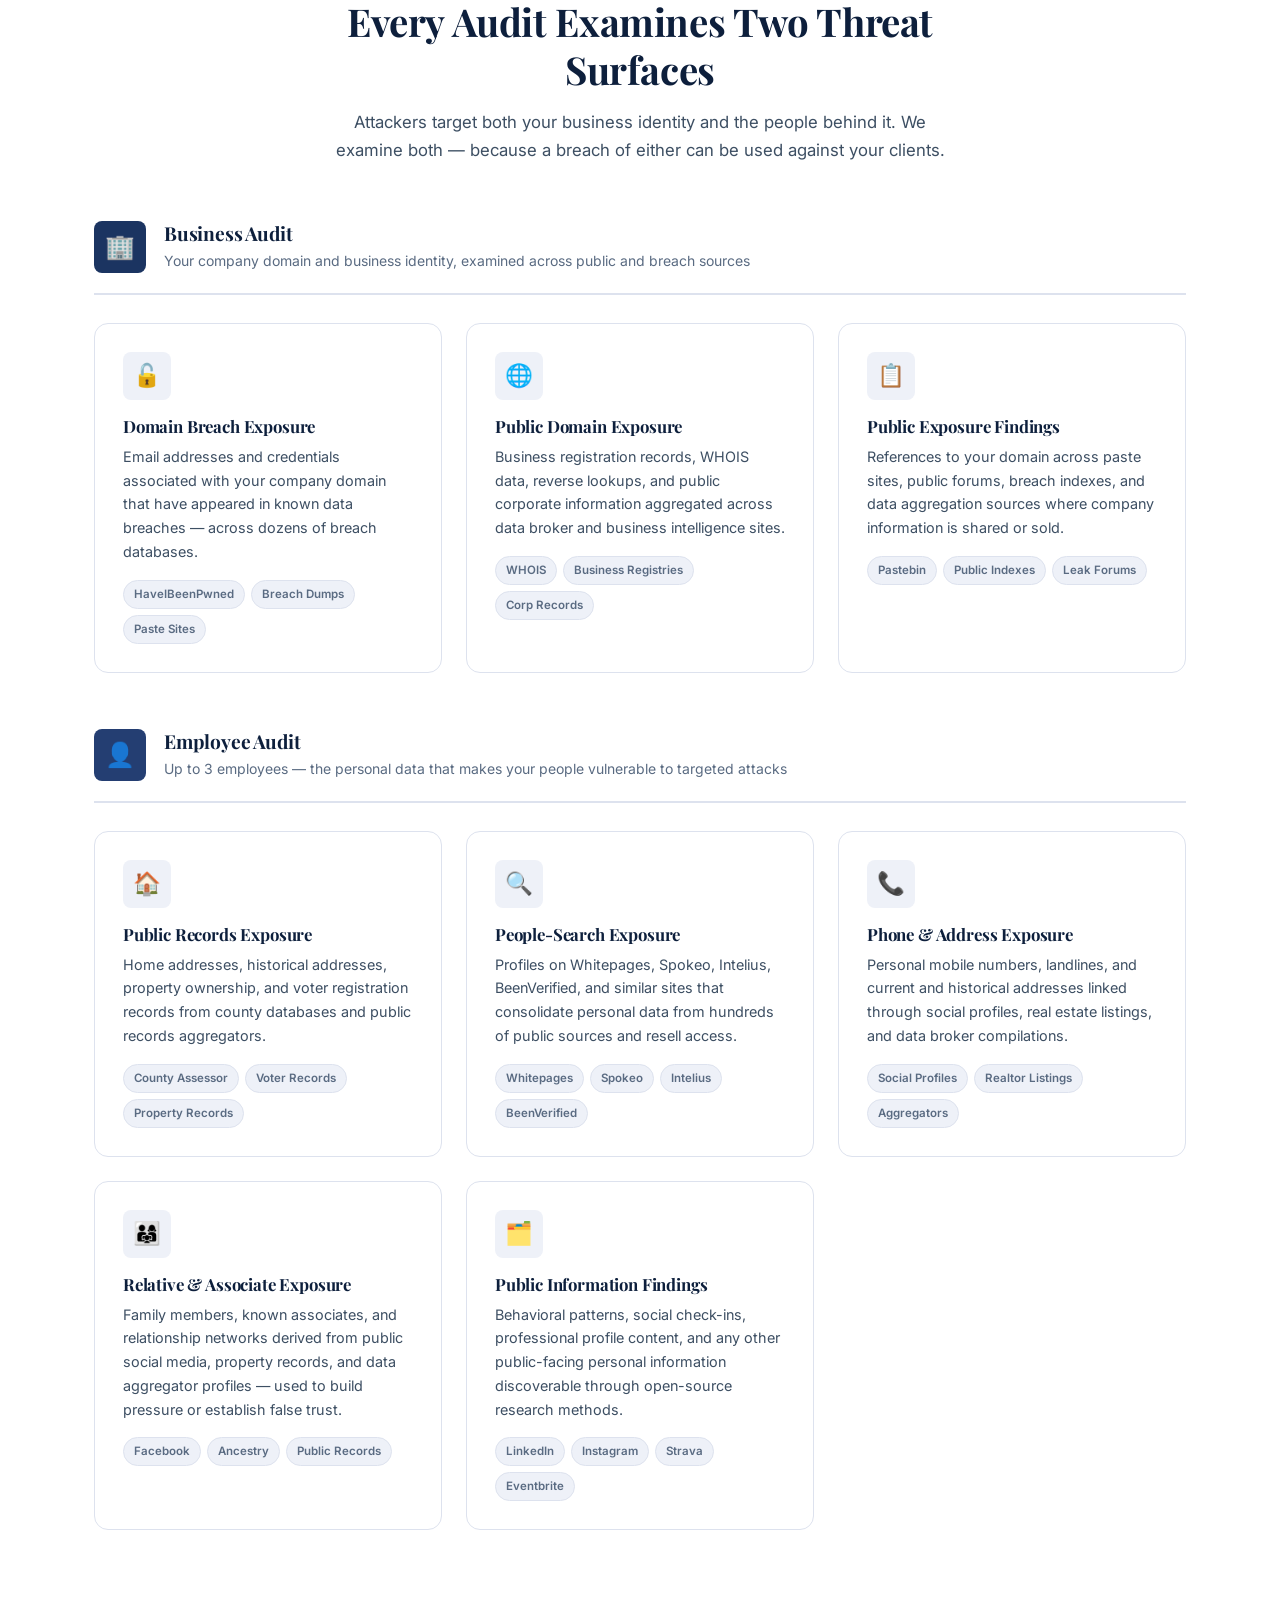
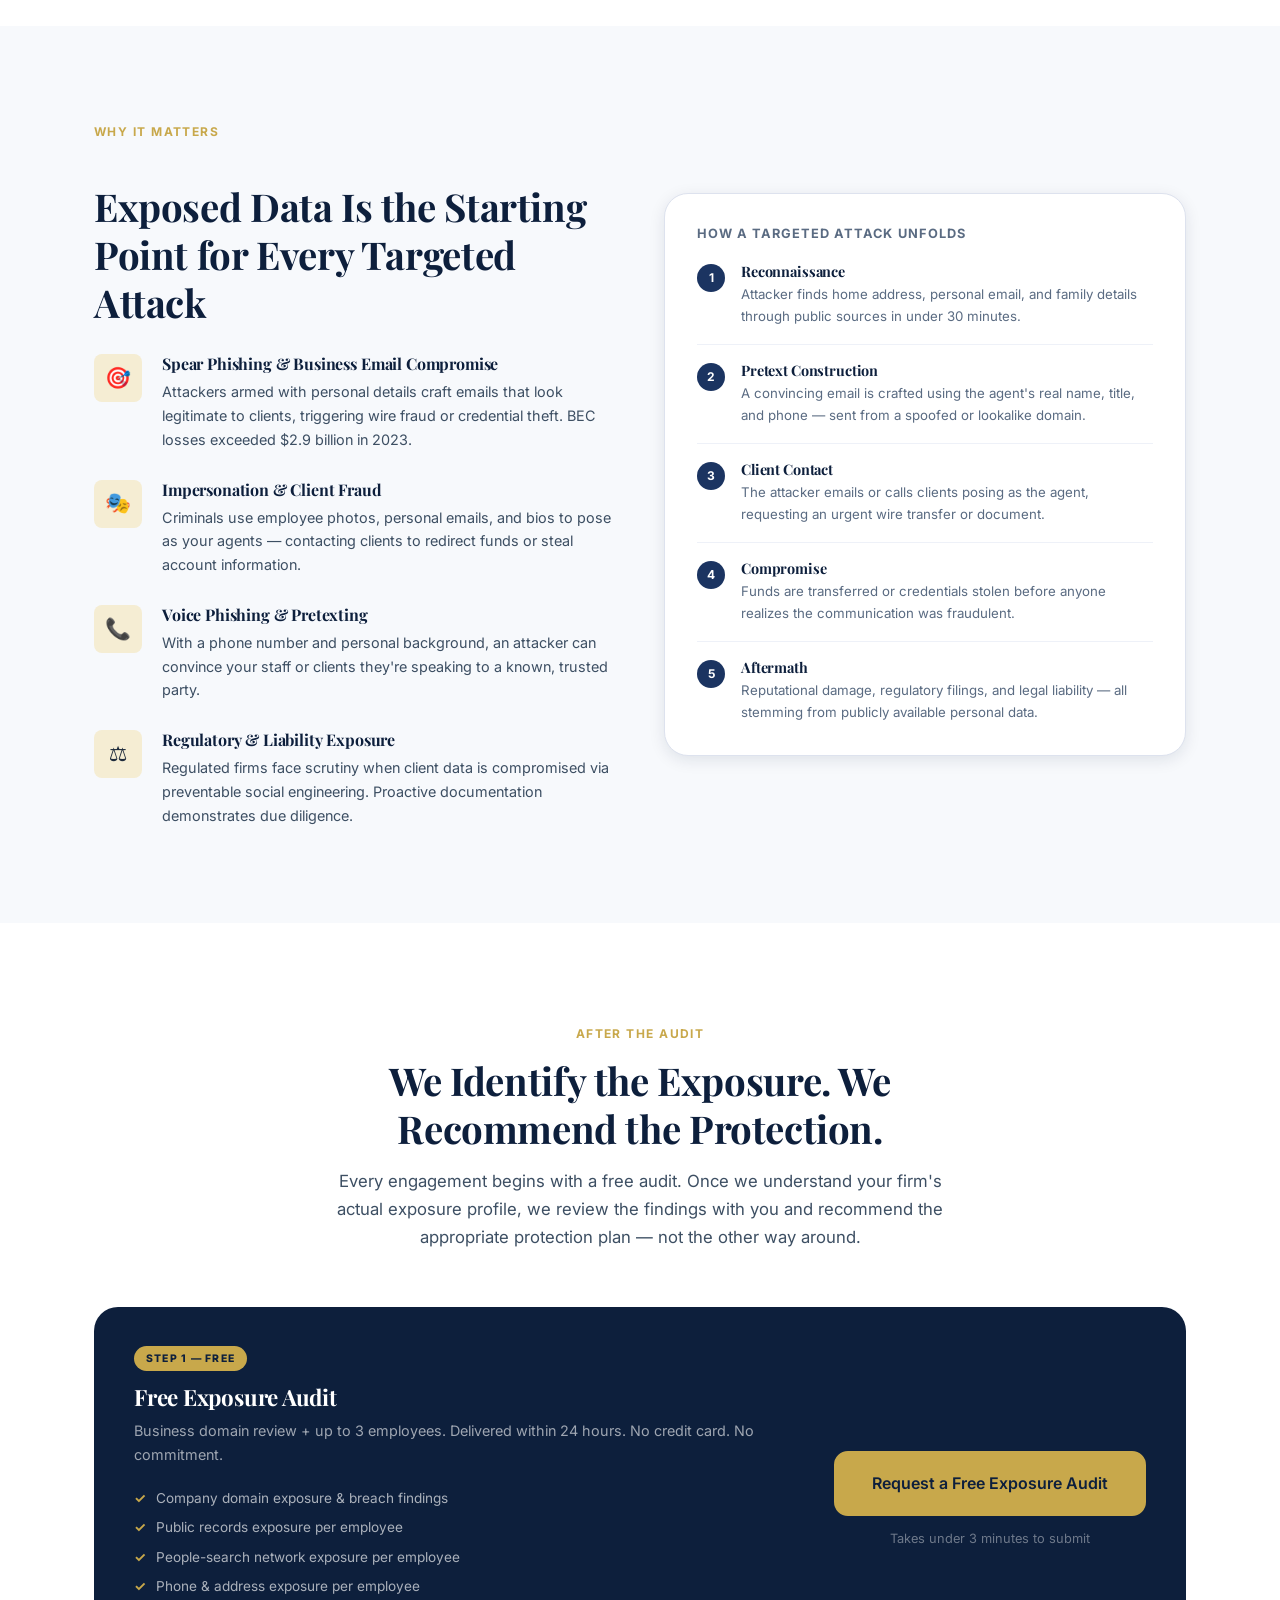
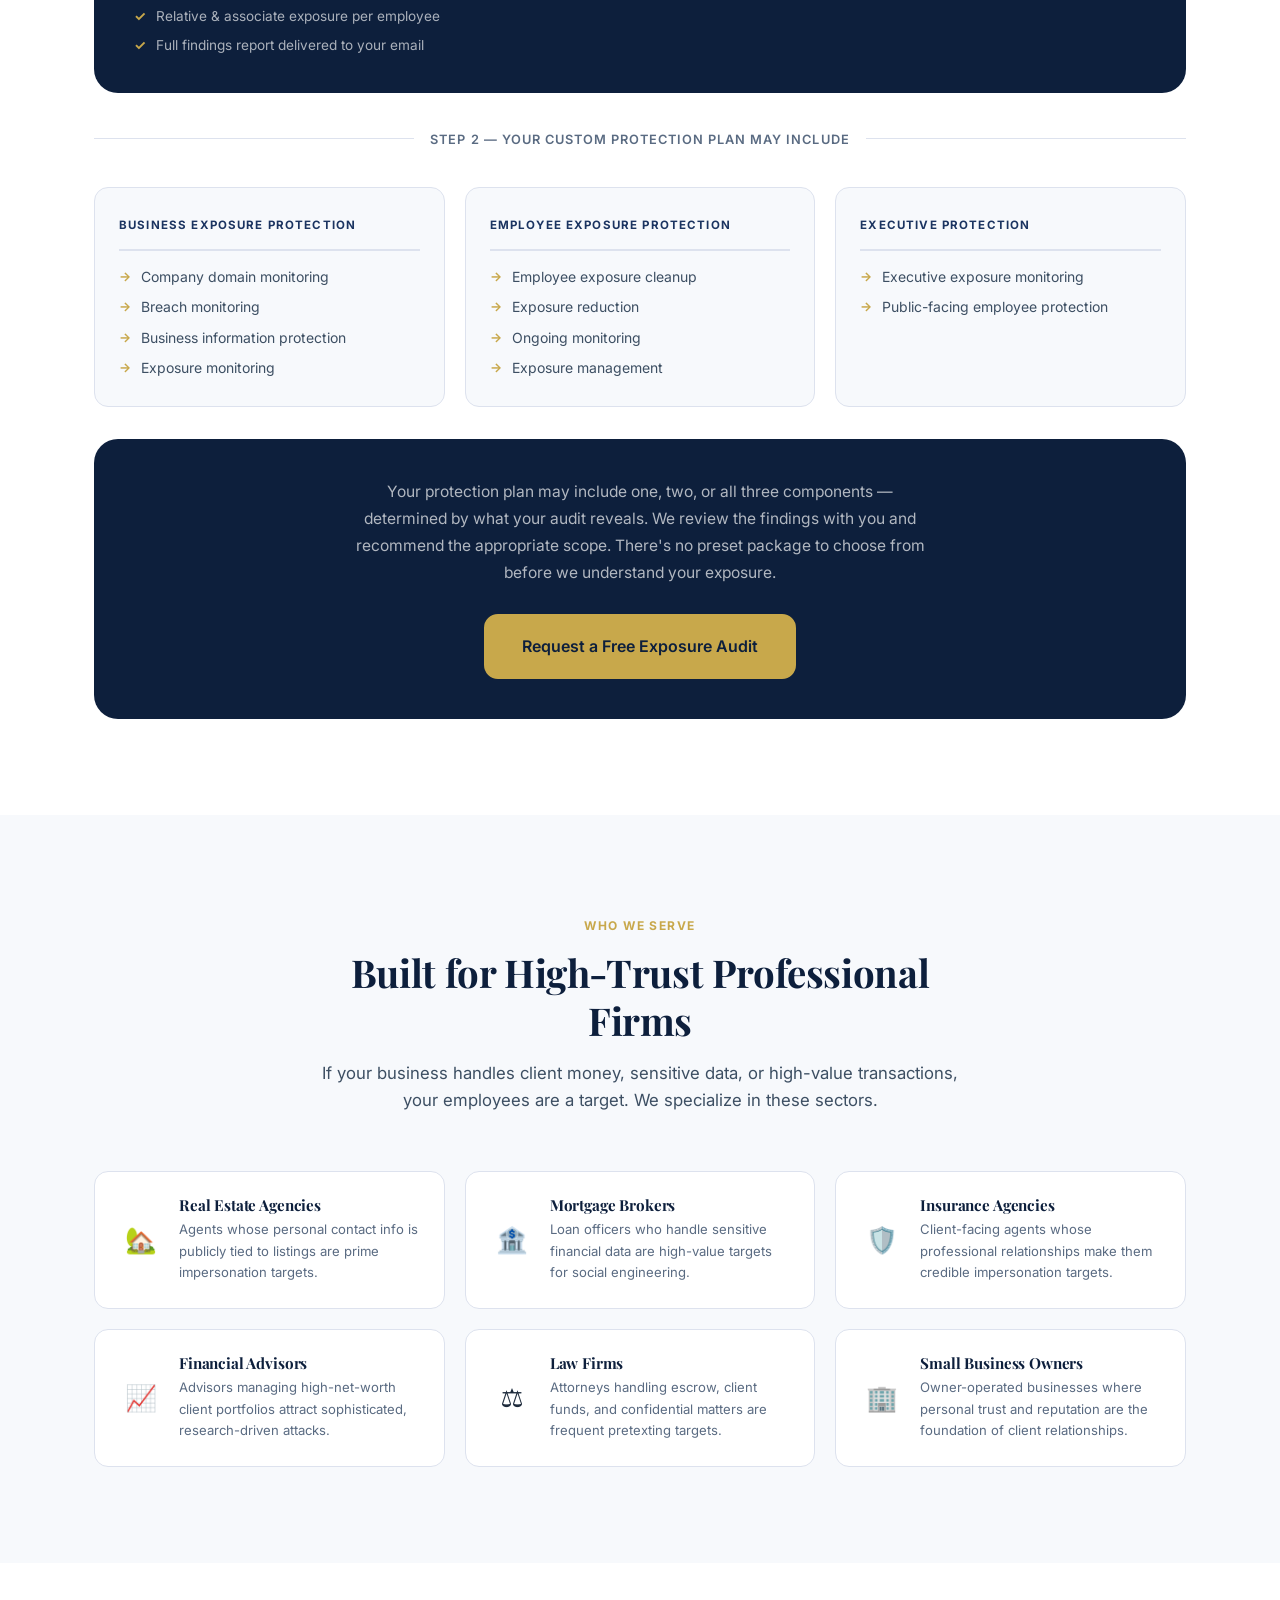
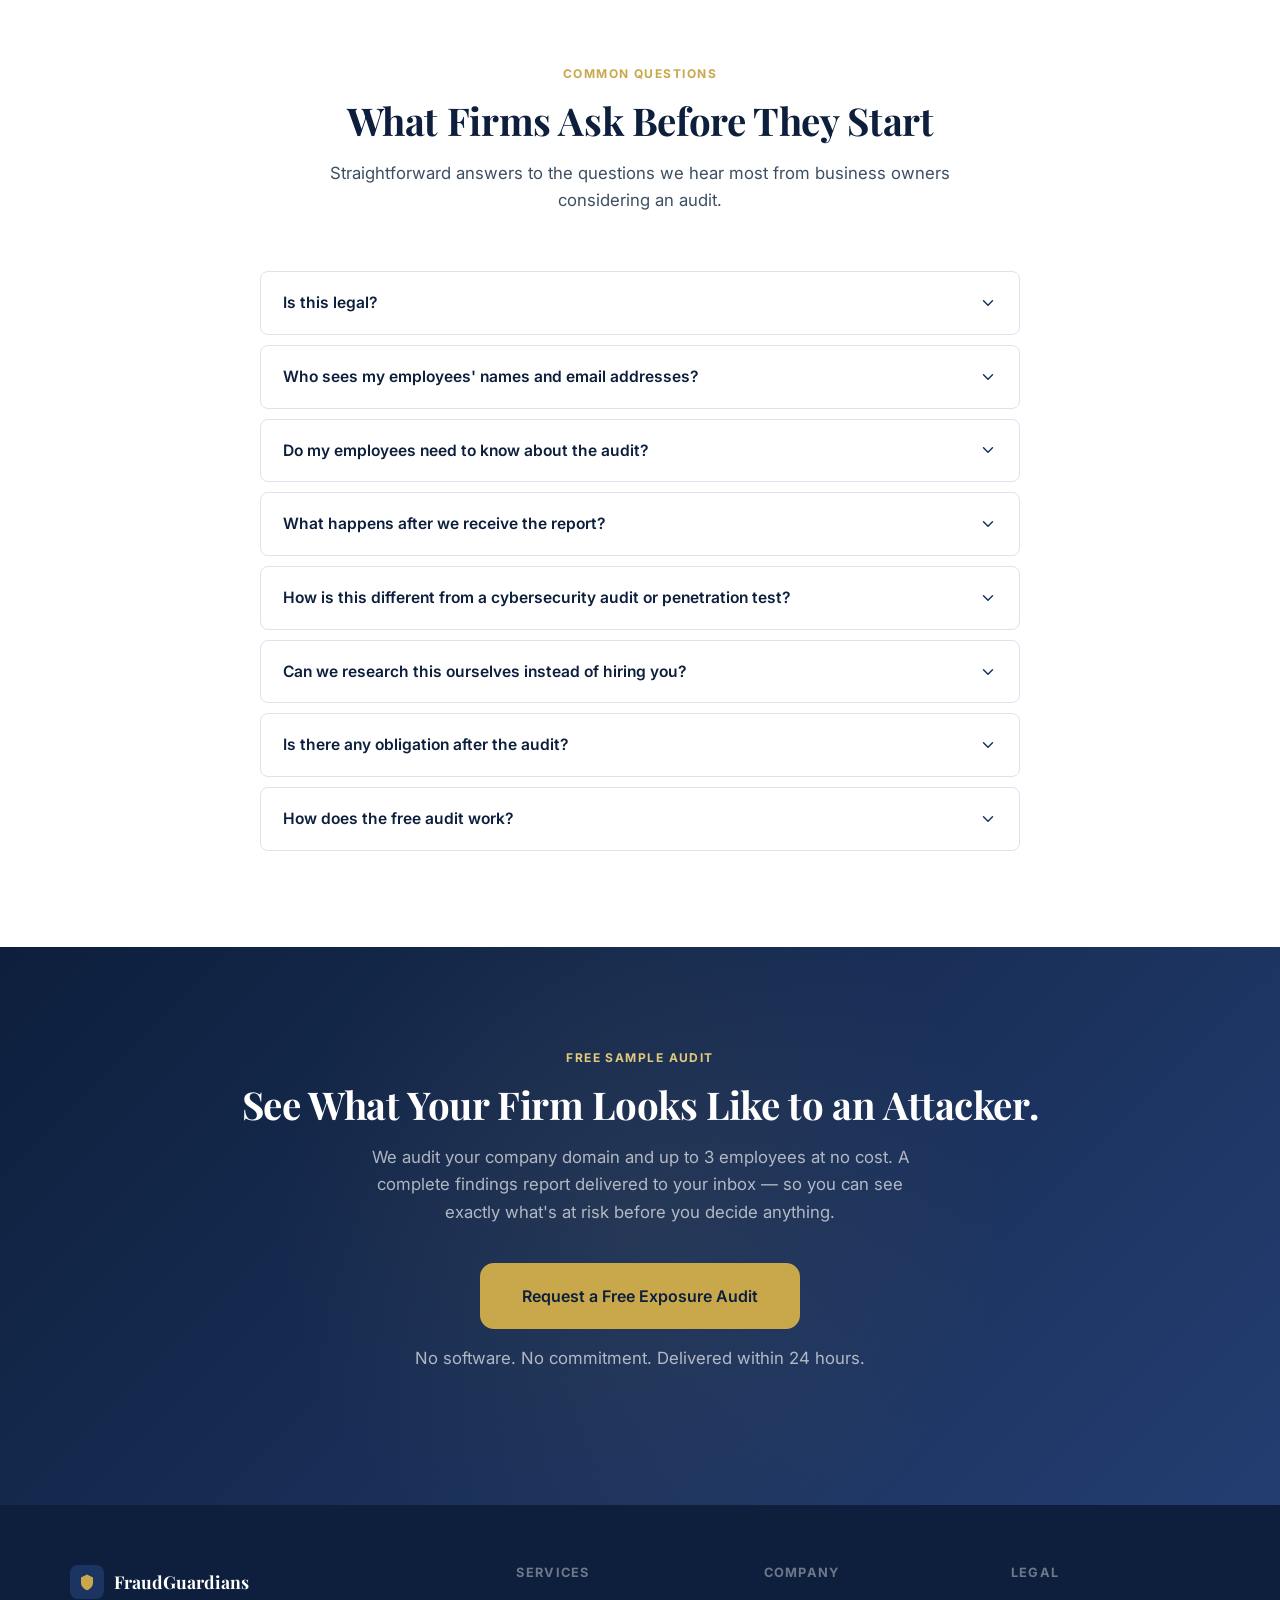
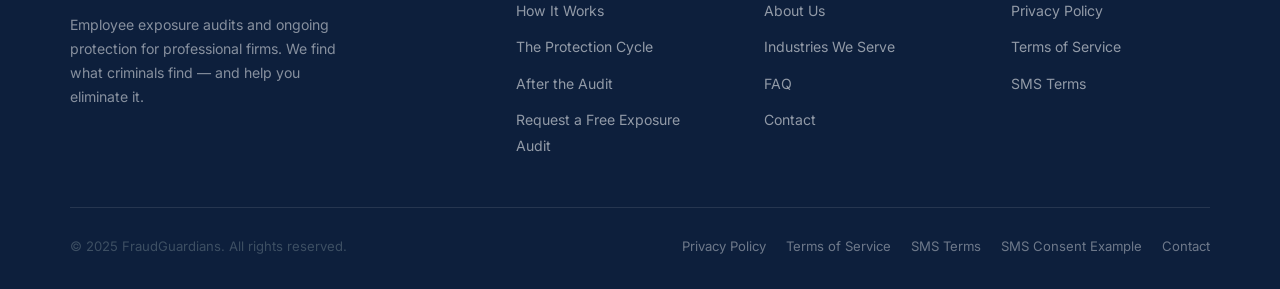
==== commit ea7fd9ae: "Add SMS consent opt-in example page for Twilio toll-free re-verification Twilio's second rejection (" ====
--- a/index.html
+++ b/index.html
@@ -830,6 +830,7 @@
       <a href="privacy.html">Privacy Policy</a>
       <a href="terms.html">Terms of Service</a>
       <a href="sms-terms.html">SMS Terms</a>
+      <a href="sms-consent.html">SMS Consent Example</a>
       <a href="contact.html">Contact</a>
     </div>
   </div>
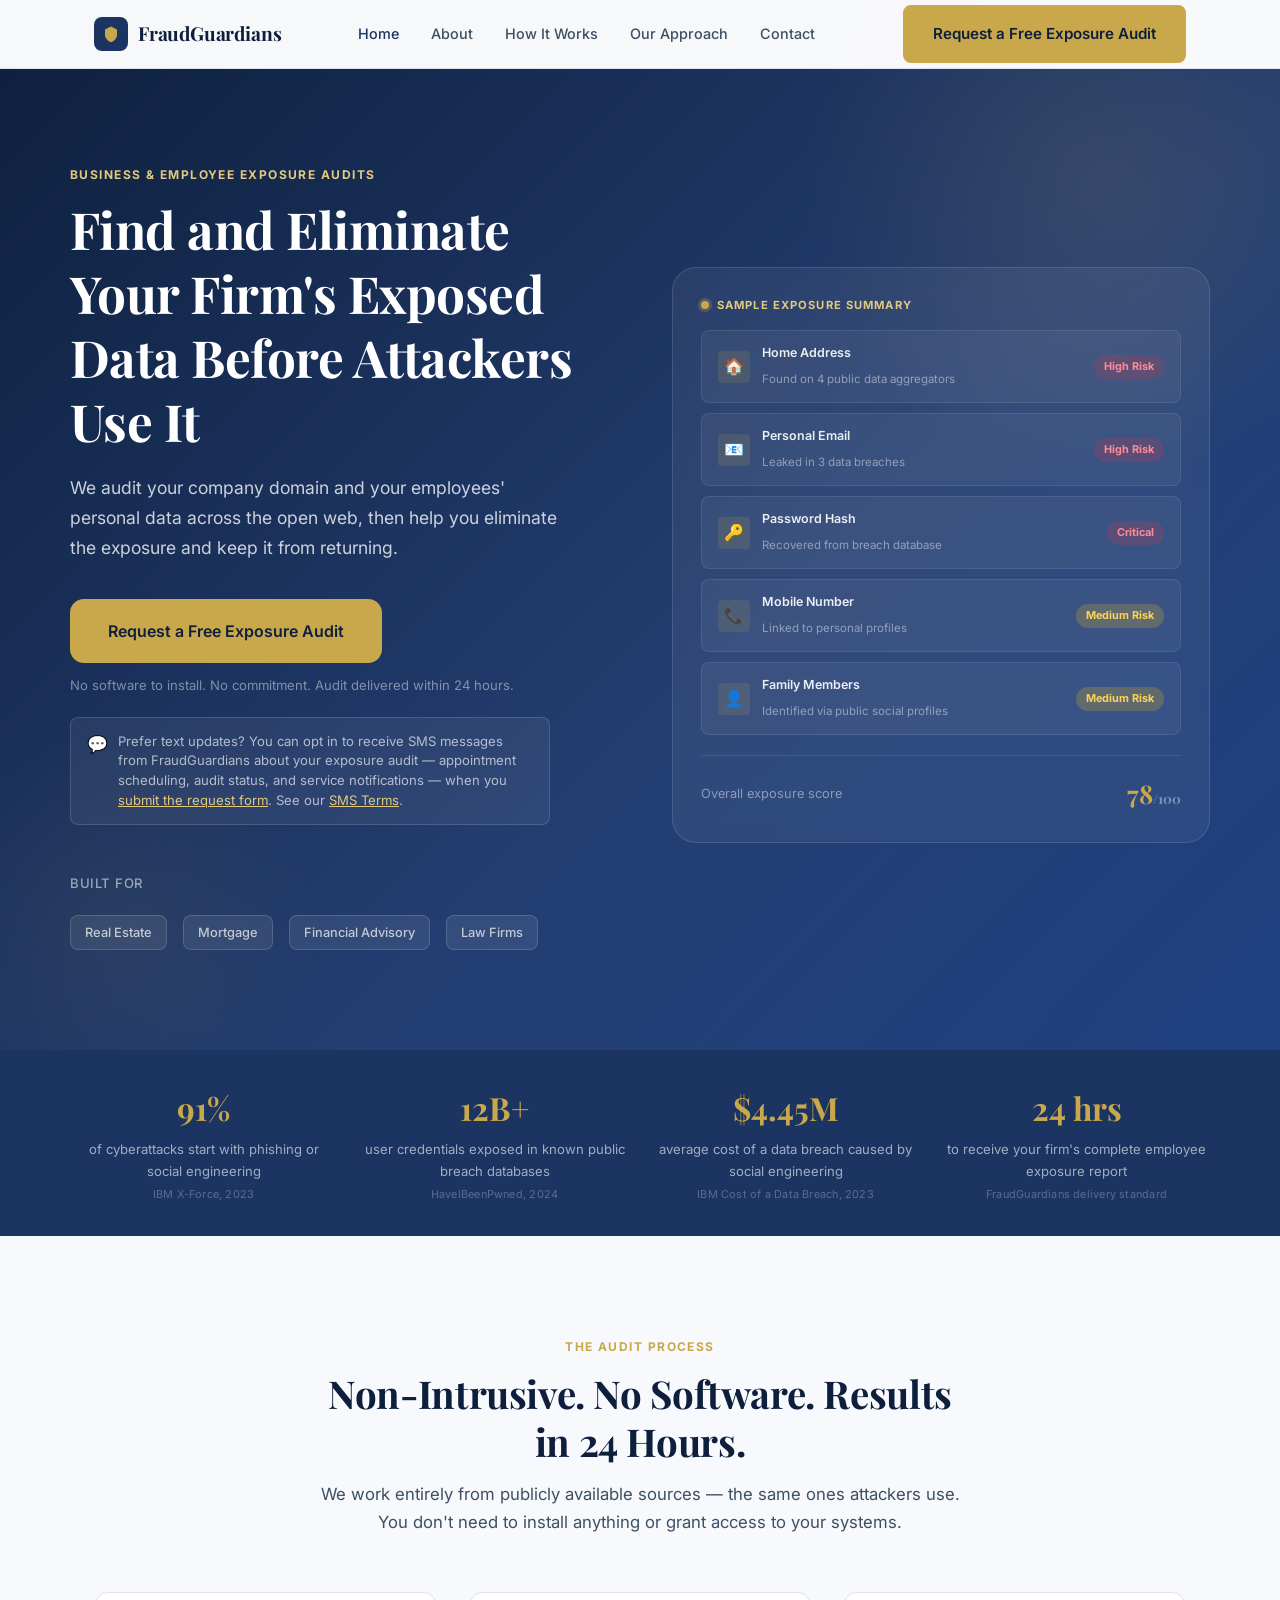
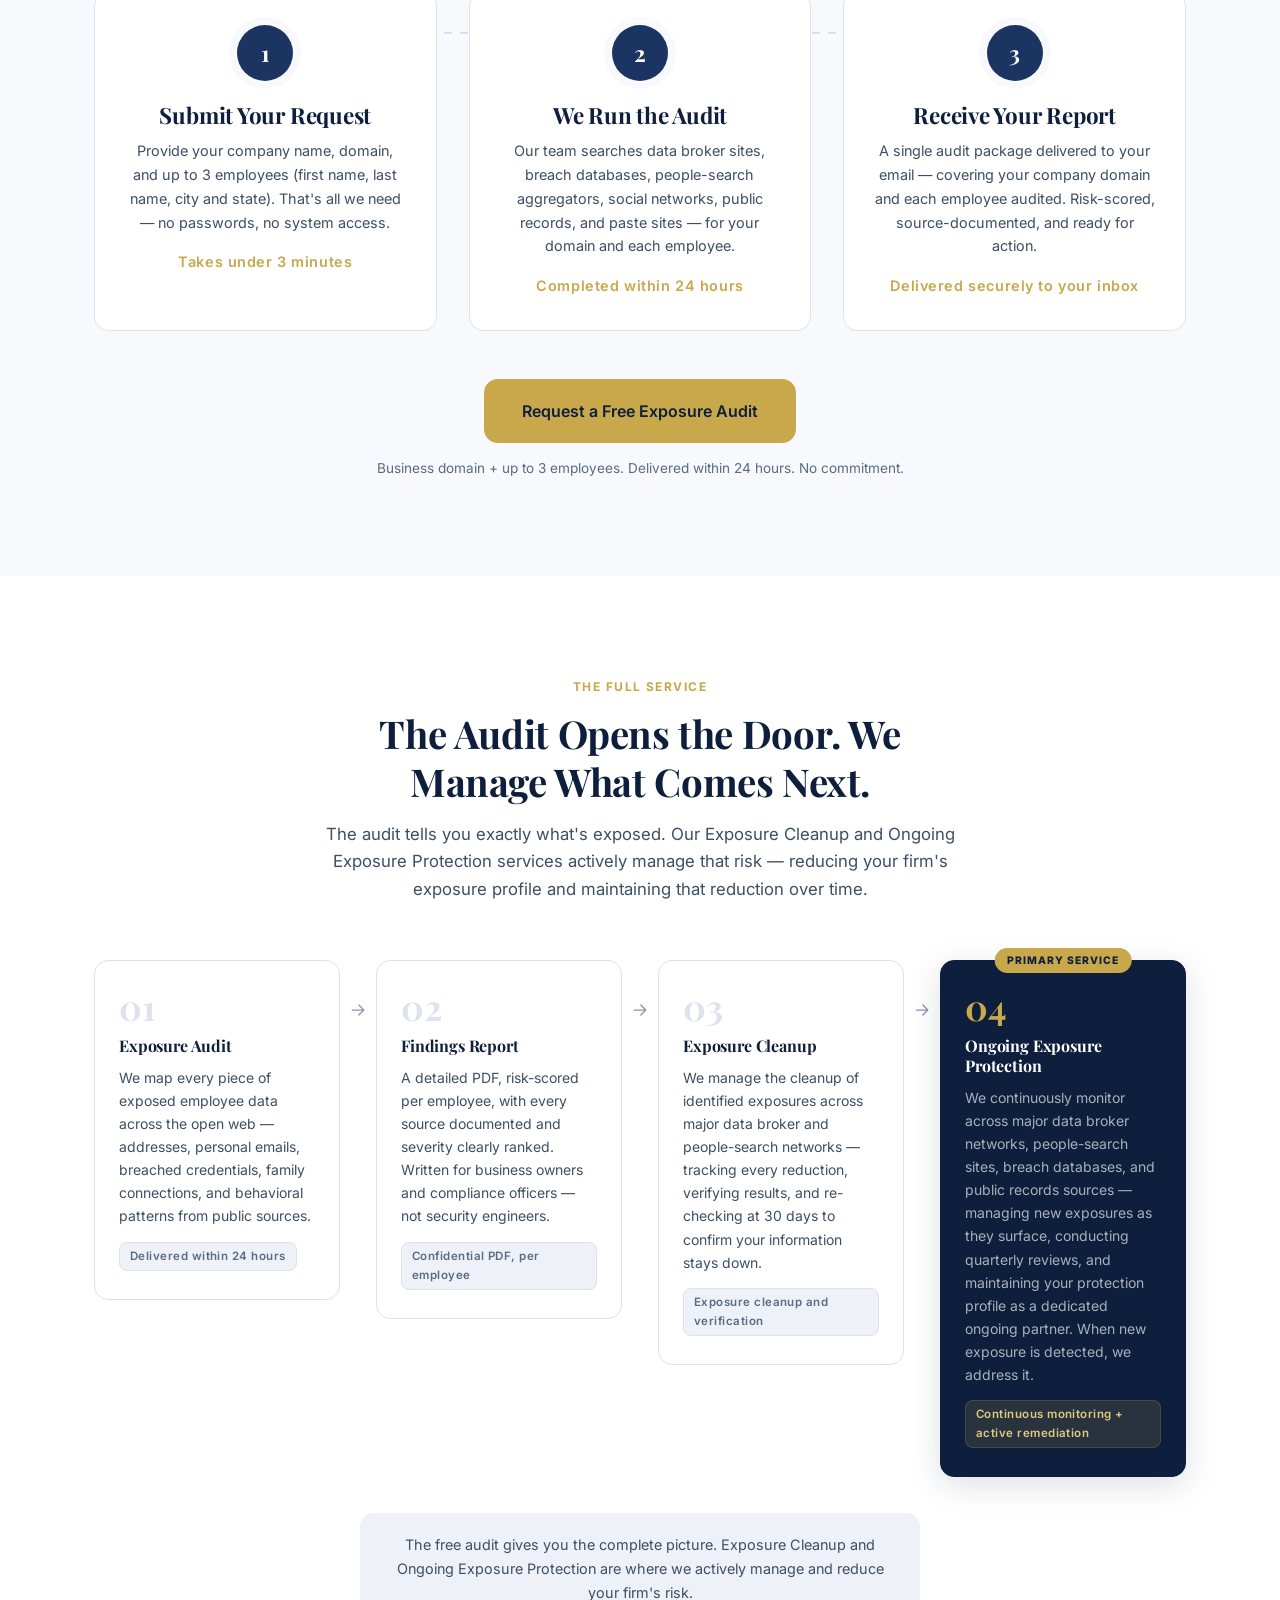
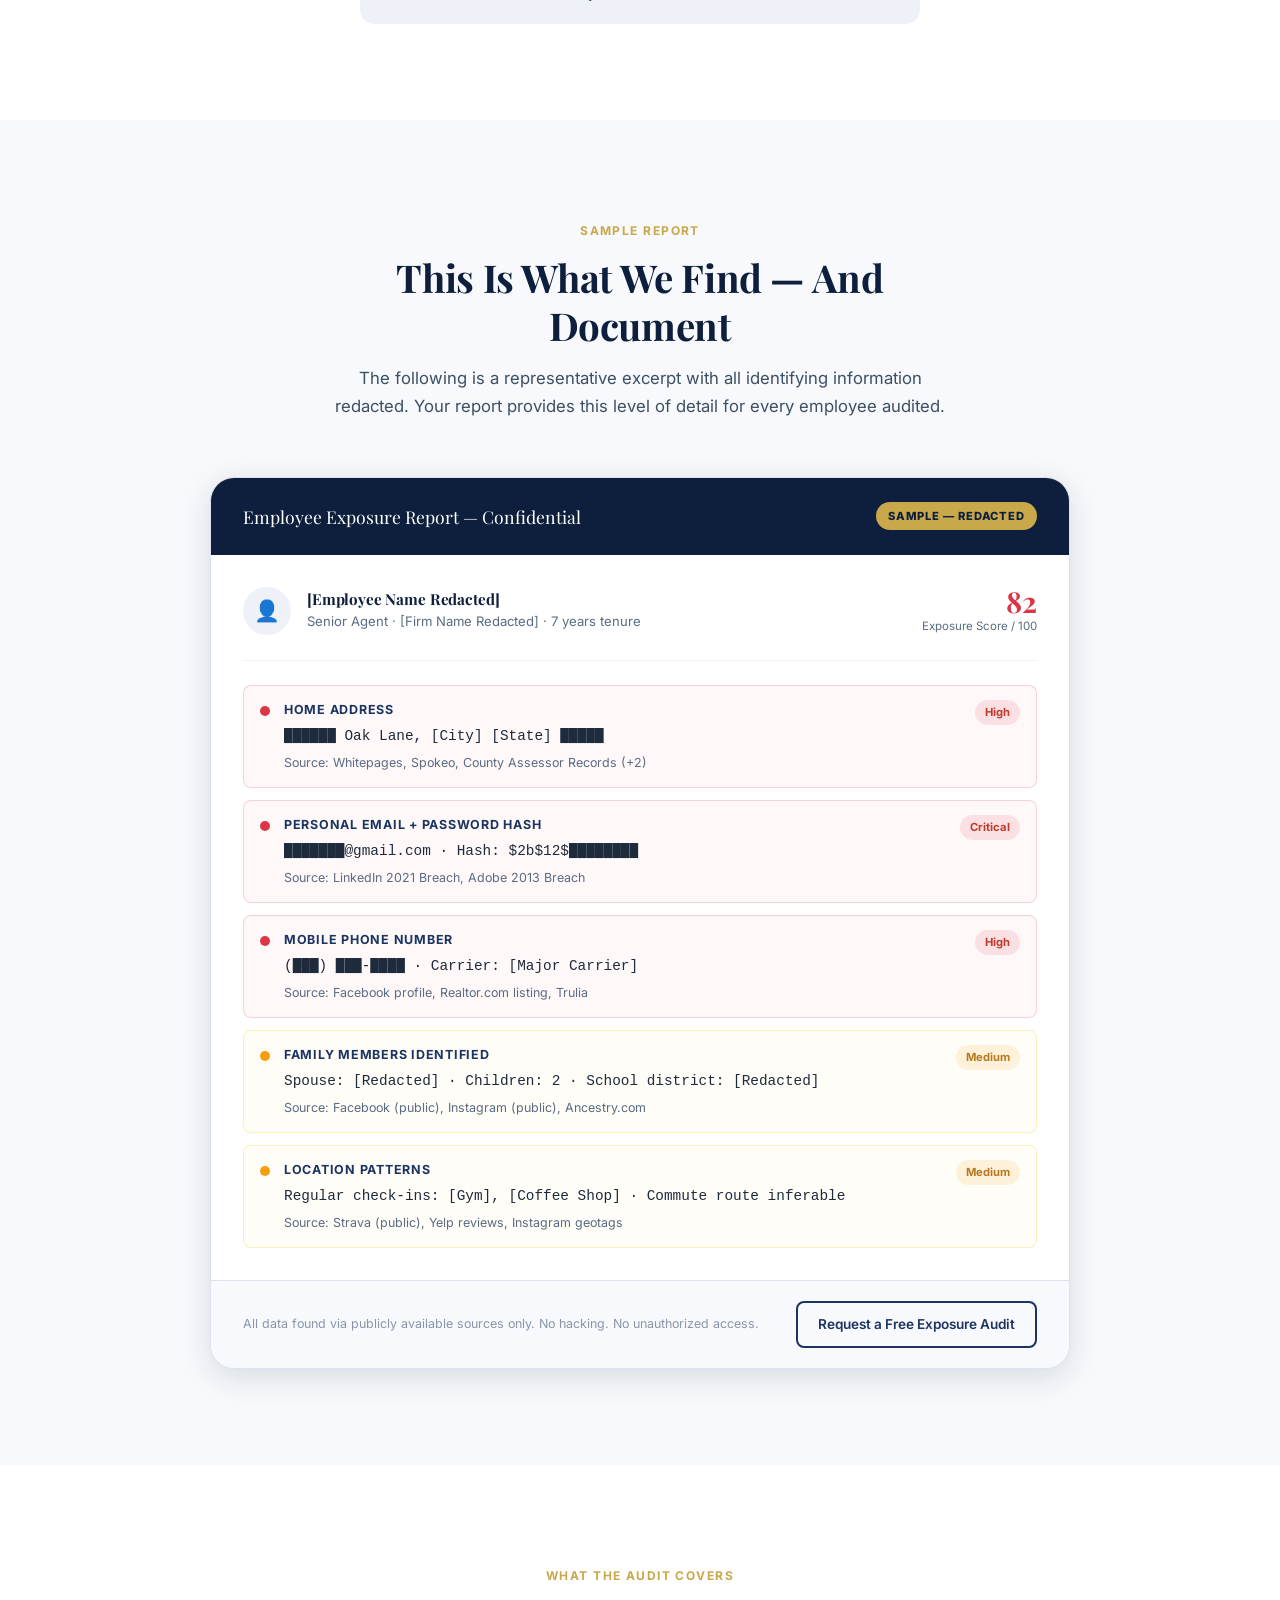
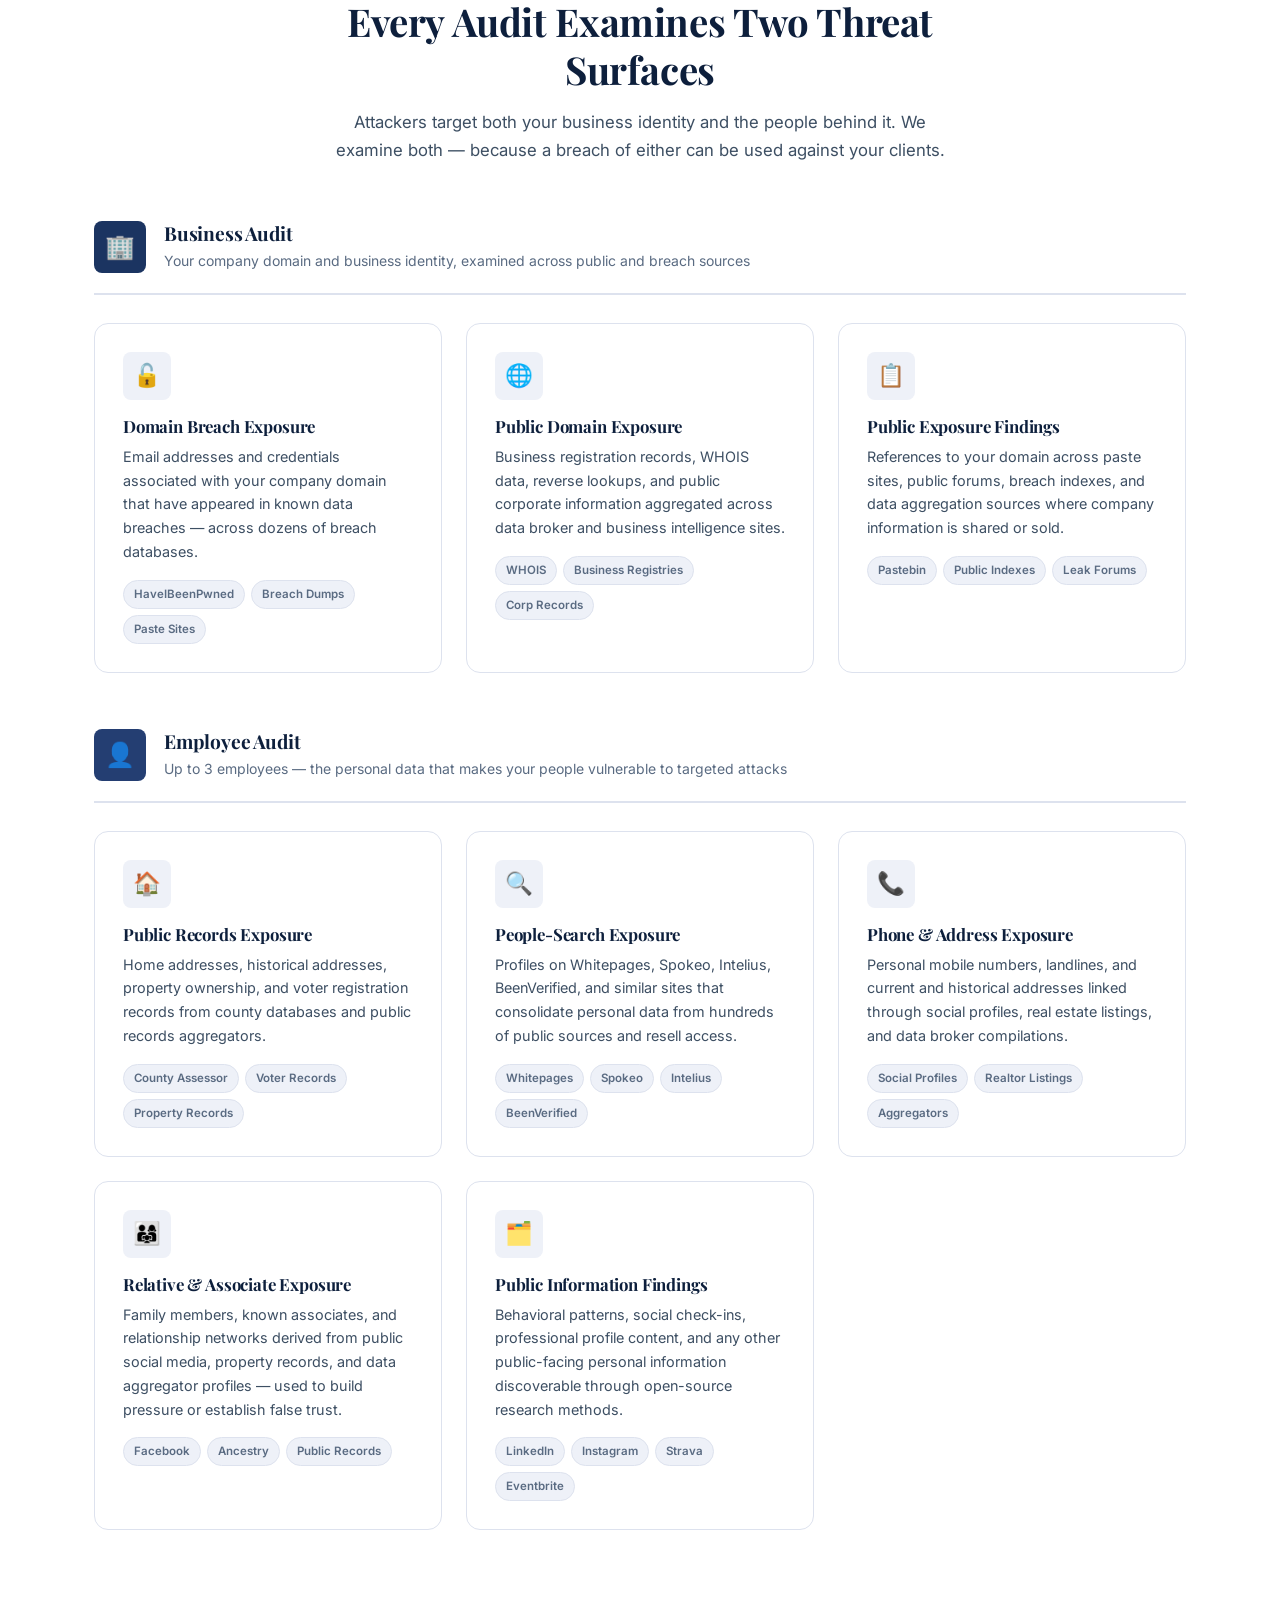
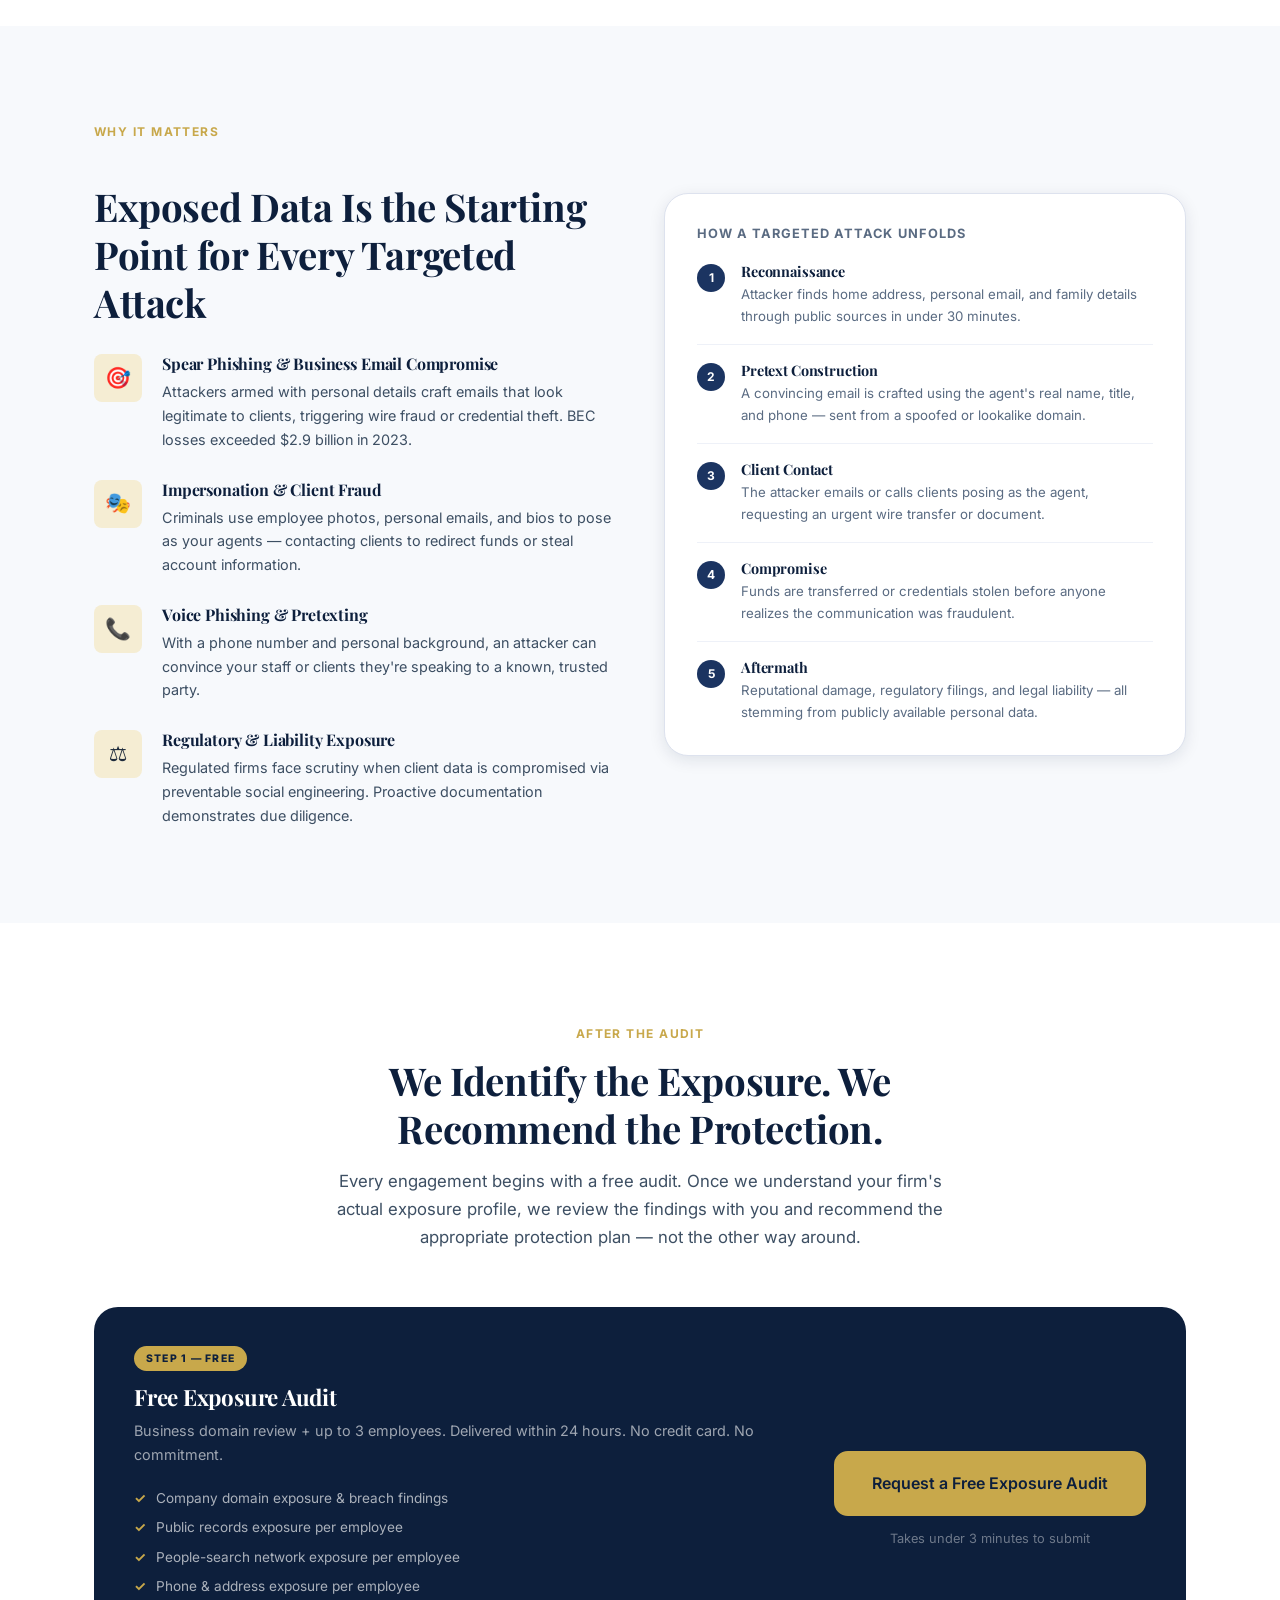
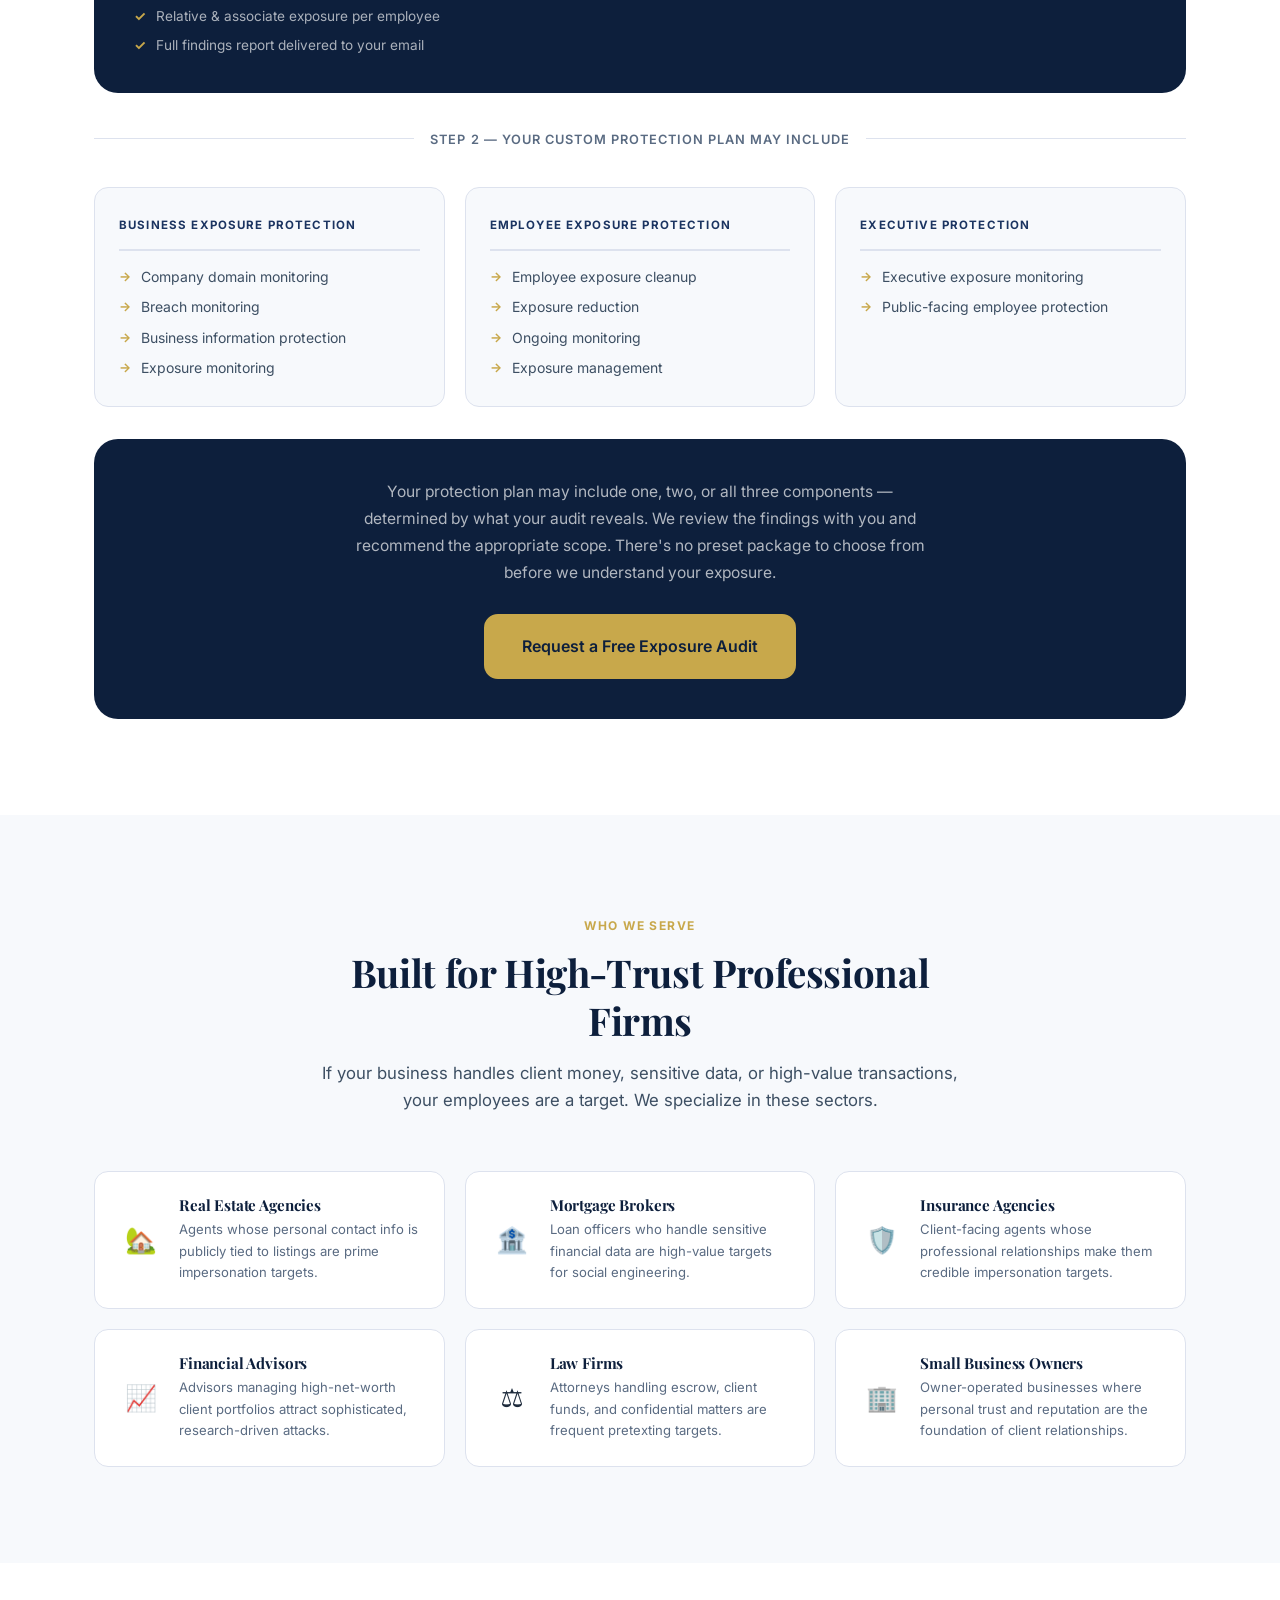
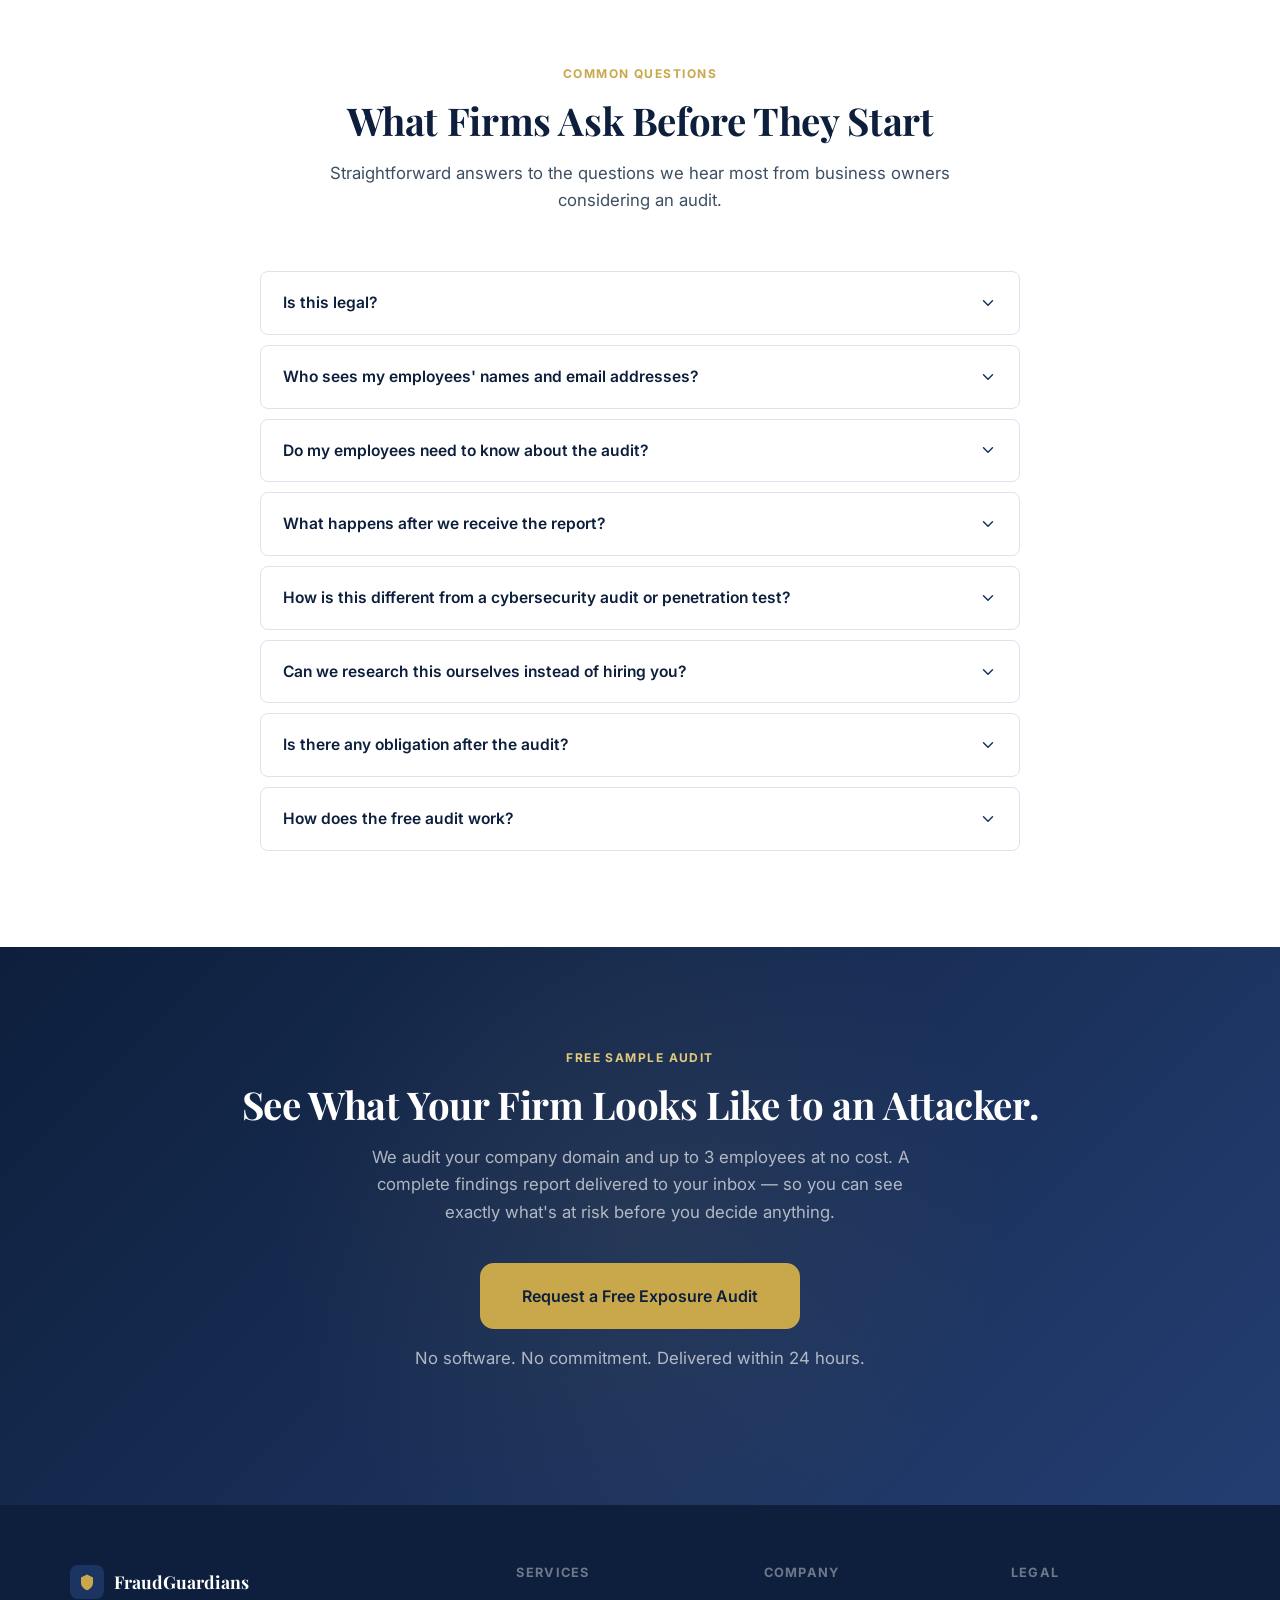
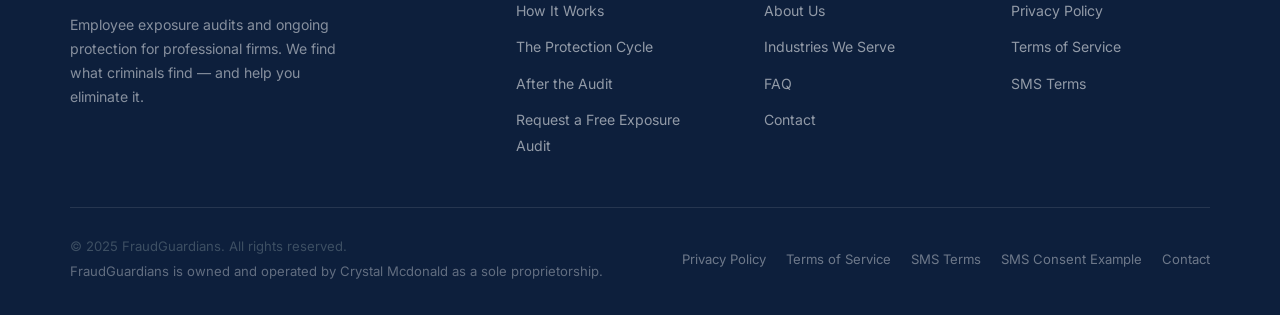
==== commit 793668dd: "Add sole proprietor ownership statement for Twilio 30484 re-verification Twilio's toll-free re-revie" ====
--- a/index.html
+++ b/index.html
@@ -825,7 +825,10 @@
   </div>
 
   <div class="footer__bottom">
-    <p>© 2025 FraudGuardians. All rights reserved.</p>
+    <div class="footer__bottom-text">
+      <p>© 2025 FraudGuardians. All rights reserved.</p>
+      <p class="footer__ownership">FraudGuardians is owned and operated by Crystal Mcdonald as a sole proprietorship.</p>
+    </div>
     <div class="footer__legal">
       <a href="privacy.html">Privacy Policy</a>
       <a href="terms.html">Terms of Service</a>
--- a/css/styles.css
+++ b/css/styles.css
@@ -942,6 +942,23 @@
 }
 .footer__legal a { font-size: .82rem; color: rgba(255,255,255,.4); transition: color var(--transition); }
 .footer__legal a:hover { color: var(--white); }
+
+.footer__bottom-text { display: flex; flex-direction: column; gap: 4px; }
+.footer__ownership { font-size: .72rem; color: rgba(255,255,255,.35); }
+
+/* ── Sole-proprietor ownership statement (non-footer placements) ── */
+.ownership-note { font-size: .82rem; color: var(--text-light); }
+.legal-content__ownership {
+  margin-top: 40px;
+  padding-top: 20px;
+  border-top: 1px solid var(--gray-200);
+}
+.about-ownership {
+  max-width: var(--max-w);
+  margin: 0 auto;
+  padding: 0 24px 48px;
+  text-align: center;
+}
 
 /* ── About Page ── */
 .page-hero {
